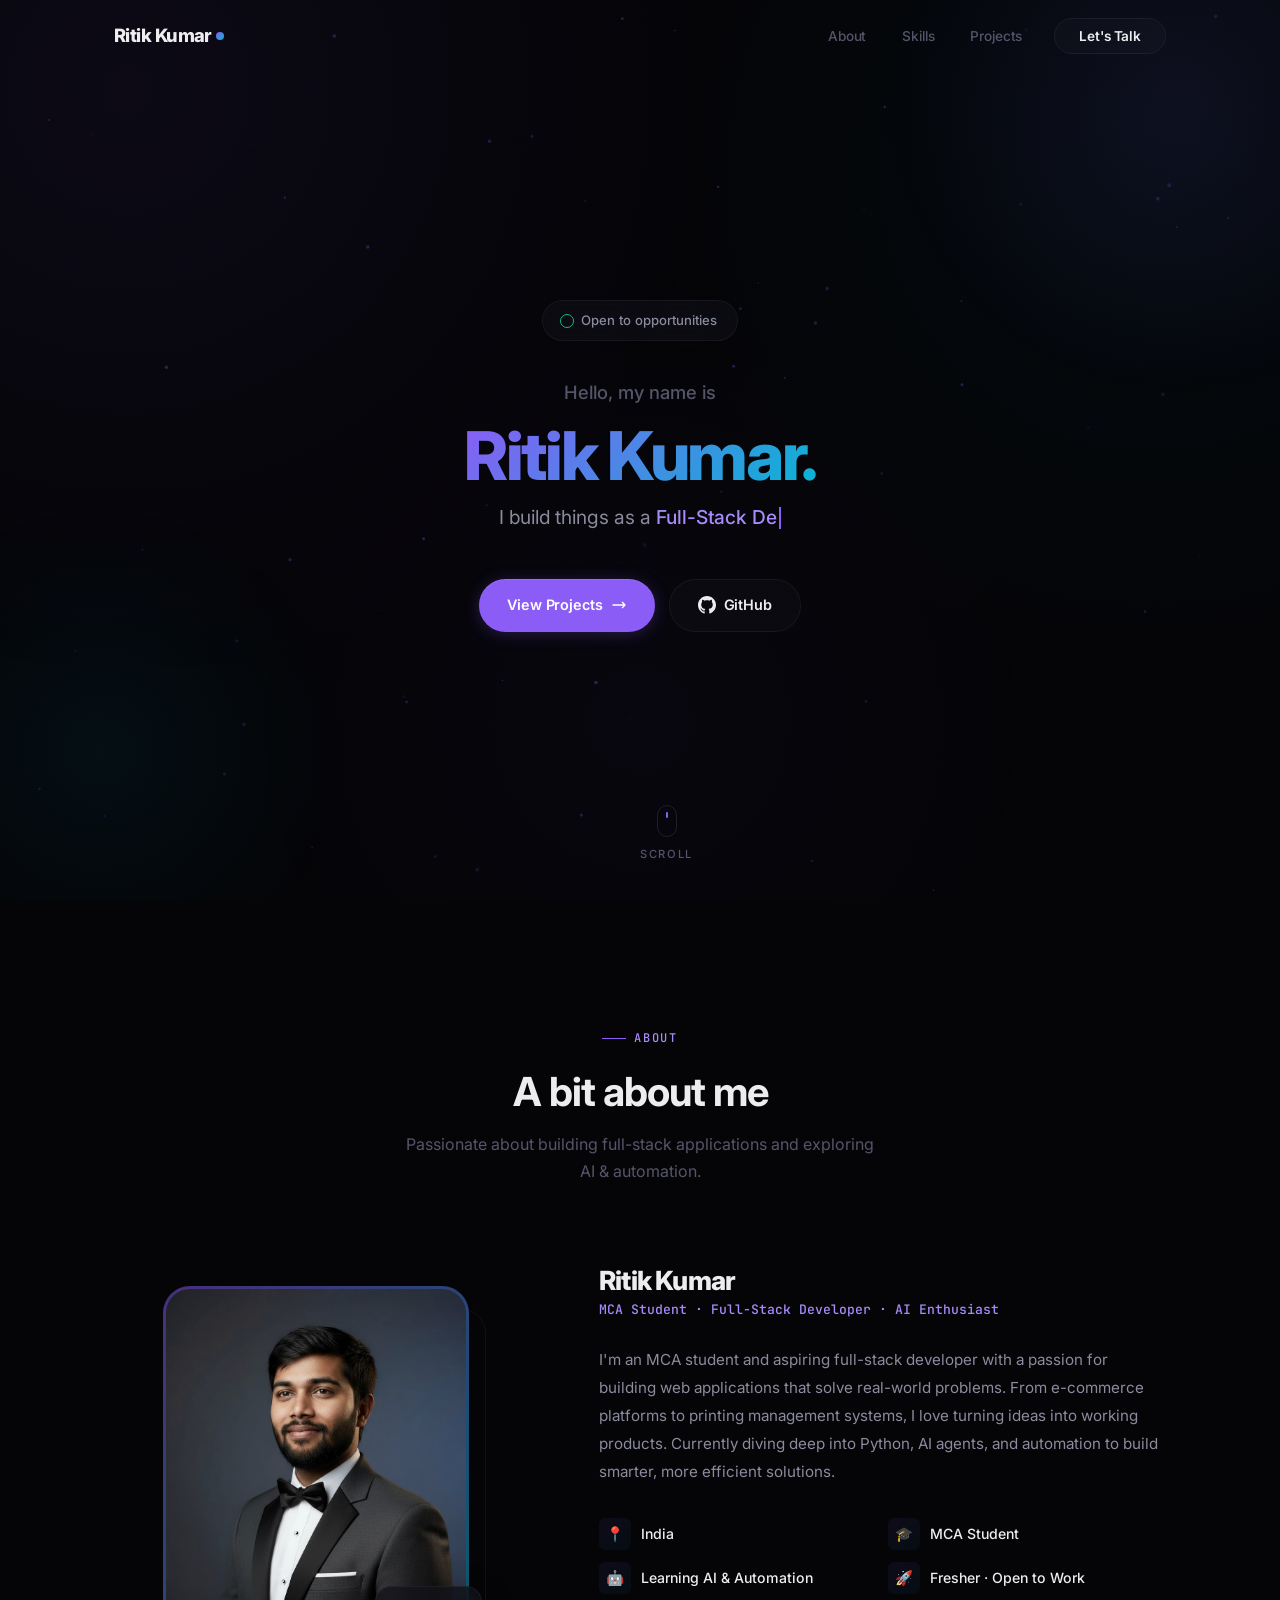
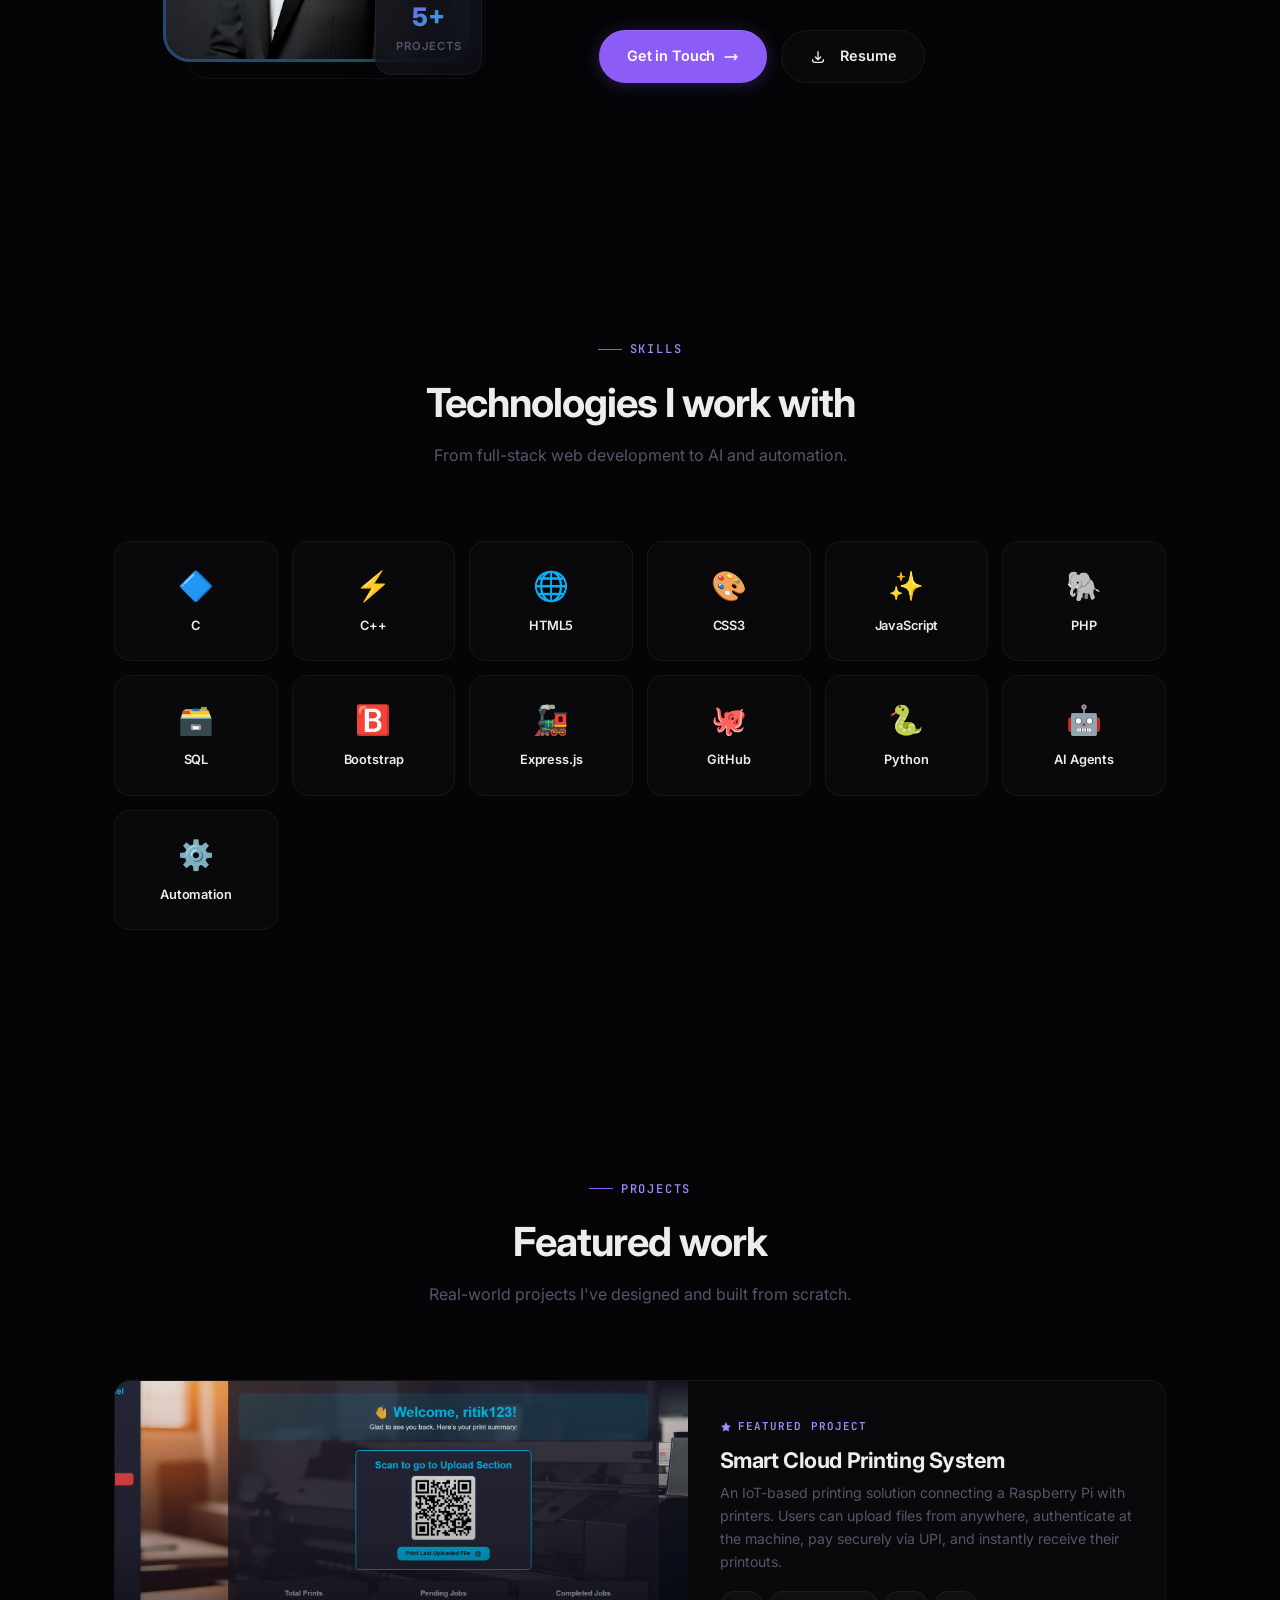
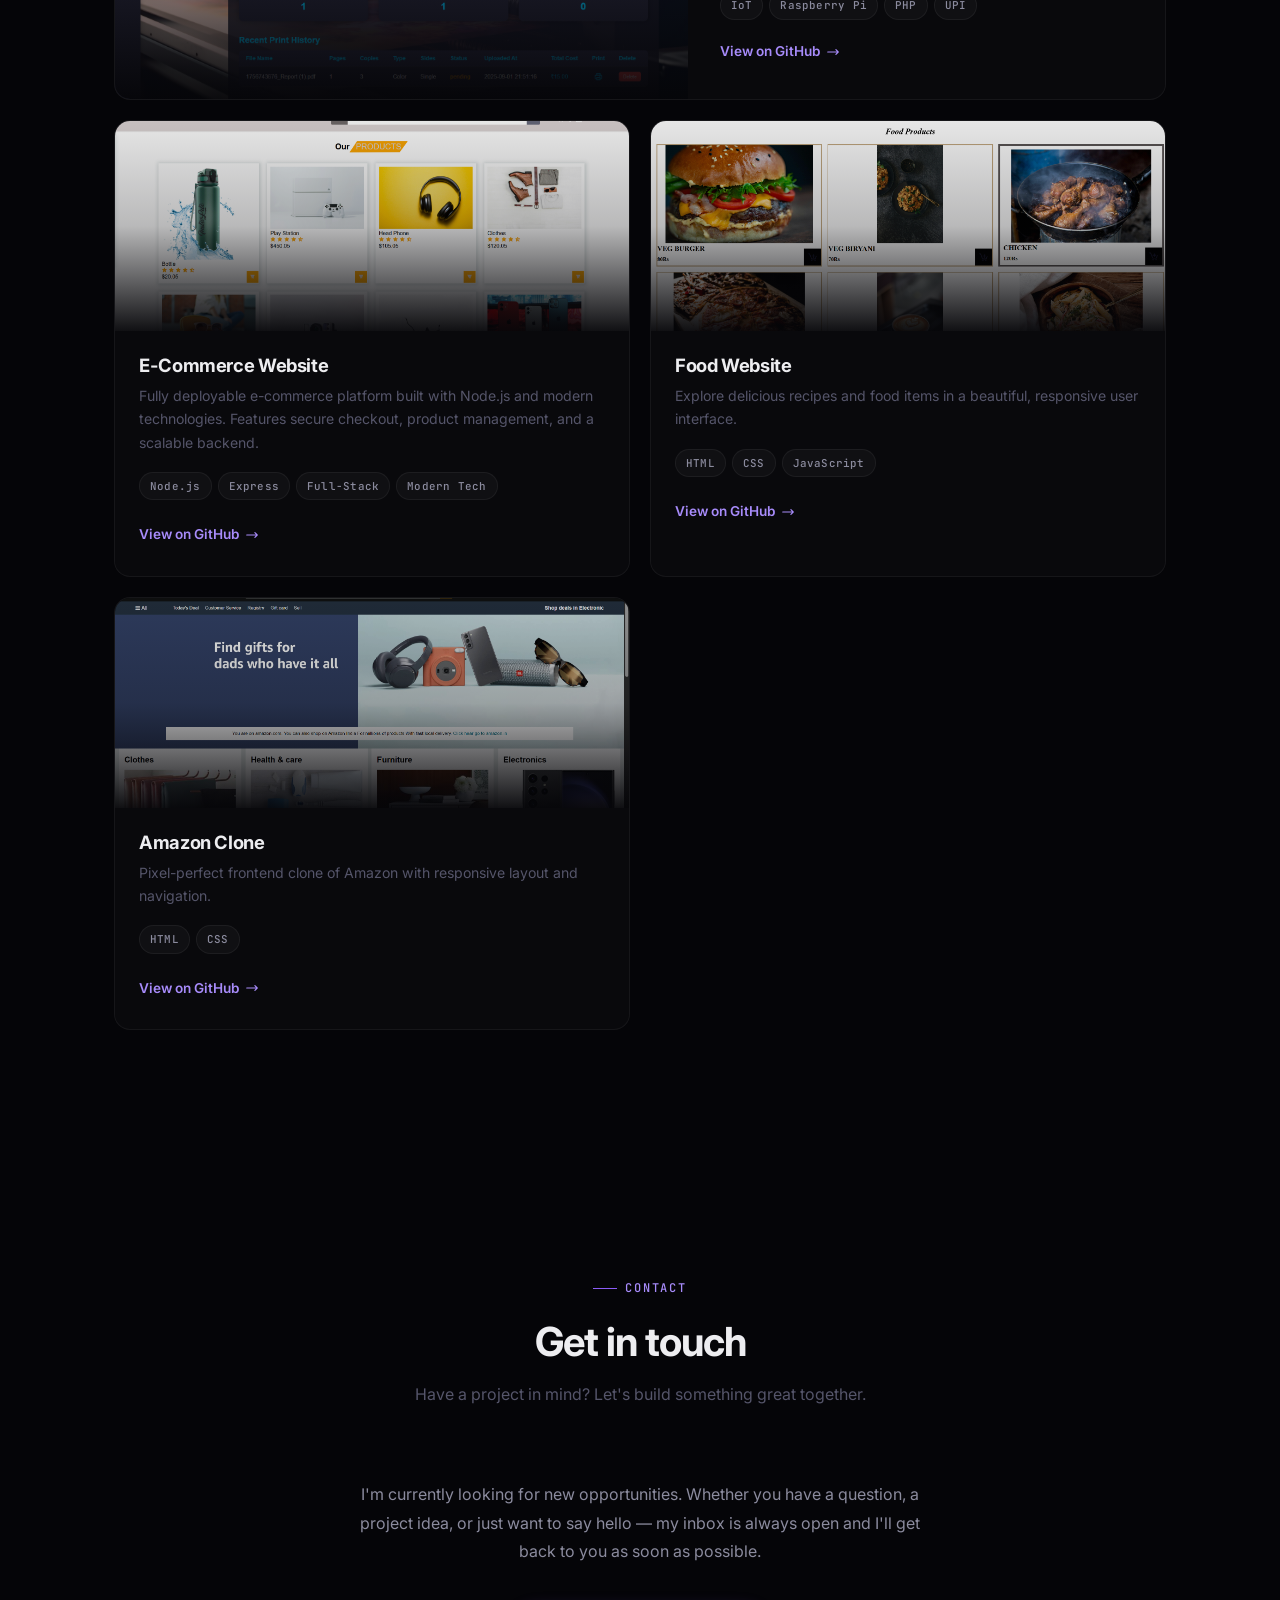
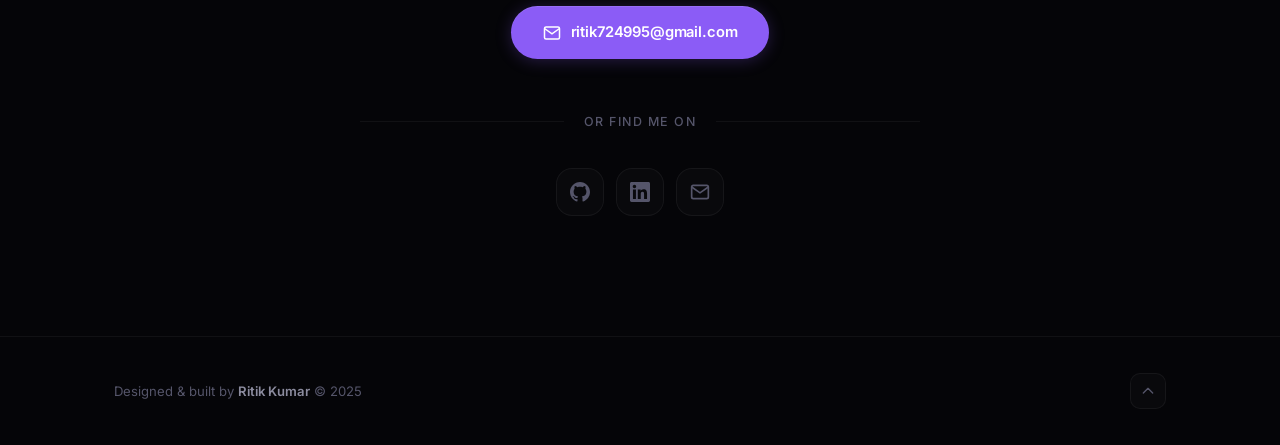
==== index.html @ b6a436cb "Update portfolio website" ====
<!DOCTYPE html>
<html lang="en">
<head>
  <meta charset="UTF-8" />
  <meta name="viewport" content="width=device-width, initial-scale=1.0" />
  <title>Ritik Kumar — Full-Stack Developer | AI & Automation Enthusiast</title>
  <meta name="description" content="Portfolio of Ritik Kumar — MCA student and full-stack developer skilled in Python, AI agents, automation, and modern web technologies." />
  <meta name="author" content="Ritik Kumar" />
  <meta property="og:title" content="Ritik Kumar — Full-Stack Developer" />
  <meta property="og:description" content="Full-stack developer and MCA student exploring AI agents, automation, and building real-world web applications." />
  <meta property="og:type" content="website" />
  <meta name="theme-color" content="#050508" />

  <!-- Favicon -->
  <link rel="icon" href="data:image/svg+xml,<svg xmlns='http://www.w3.org/2000/svg' viewBox='0 0 100 100'><text y='.9em' font-size='90'>⚡</text></svg>" />

  <!-- Fonts -->
  <link rel="preconnect" href="https://fonts.googleapis.com" />
  <link rel="preconnect" href="https://fonts.gstatic.com" crossorigin />
  <link href="https://fonts.googleapis.com/css2?family=Inter:wght@400;500;600;700;800&family=JetBrains+Mono:wght@400;500;600&display=swap" rel="stylesheet" />

  <!-- Styles -->
  <link rel="stylesheet" href="style.css" />
</head>
<body>

  <!-- ============ NAVIGATION ============ -->
  <nav class="navbar" id="navbar">
    <div class="container">
      <a href="#" class="nav-logo">
        Ritik Kumar<span class="logo-dot"></span>
      </a>

      <ul class="nav-links" id="nav-links">
        <li><a href="#about">About</a></li>
        <li><a href="#skills">Skills</a></li>
        <li><a href="#projects">Projects</a></li>
        <li class="nav-cta-link"><a href="#contact" class="nav-cta-btn">Let's Talk</a></li>
      </ul>

      <button class="nav-toggle" id="nav-toggle" aria-label="Toggle menu">
        <span></span><span></span><span></span>
      </button>
    </div>
    <div class="nav-overlay" id="nav-overlay"></div>
  </nav>


  <!-- ============ HERO ============ -->
  <section class="hero" id="hero">
    <canvas id="particle-canvas"></canvas>

    <div class="hero-content">
      <div class="hero-badge">
        <span class="pulse">
          <span class="pulse-dot"></span>
          <span class="pulse-ring"></span>
        </span>
        Open to opportunities
      </div>

      <p class="hero-greeting">Hello, my name is</p>

      <h1 class="hero-title">
        <span class="gradient-text">Ritik Kumar.</span>
      </h1>

      <p class="hero-typewriter">
        I build things as a <span class="typewriter-text"></span><span class="typewriter-cursor"></span>
      </p>

      <div class="hero-actions">
        <a href="#projects" class="btn-primary">
          View Projects
          <svg class="btn-icon" fill="none" stroke="currentColor" stroke-width="2" viewBox="0 0 24 24"><path stroke-linecap="round" stroke-linejoin="round" d="M17 8l4 4m0 0l-4 4m4-4H3" /></svg>
        </a>
        <a href="https://github.com/ritik-co" target="_blank" rel="noopener noreferrer" class="btn-secondary">
          <svg class="btn-icon" viewBox="0 0 24 24" fill="currentColor" style="width:18px;height:18px"><path d="M12 0c-6.626 0-12 5.373-12 12 0 5.302 3.438 9.8 8.207 11.387.599.111.793-.261.793-.577v-2.234c-3.338.726-4.033-1.416-4.033-1.416-.546-1.387-1.333-1.756-1.333-1.756-1.089-.745.083-.729.083-.729 1.205.084 1.839 1.237 1.839 1.237 1.07 1.834 2.807 1.304 3.492.997.107-.775.418-1.305.762-1.604-2.665-.305-5.467-1.334-5.467-5.931 0-1.311.469-2.381 1.236-3.221-.124-.303-.535-1.524.117-3.176 0 0 1.008-.322 3.301 1.23.957-.266 1.983-.399 3.003-.404 1.02.005 2.047.138 3.006.404 2.291-1.552 3.297-1.23 3.297-1.23.653 1.653.242 2.874.118 3.176.77.84 1.235 1.911 1.235 3.221 0 4.609-2.807 5.624-5.479 5.921.43.372.823 1.102.823 2.222v3.293c0 .319.192.694.801.576 4.765-1.589 8.199-6.086 8.199-11.386 0-6.627-5.373-12-12-12z"/></svg>
          GitHub
        </a>
      </div>
    </div>

    <div class="hero-scroll">
      <div class="scroll-mouse"></div>
      <span>Scroll</span>
    </div>
  </section>


  <!-- ============ ABOUT ============ -->
  <section class="section" id="about">
    <div class="container">
      <div class="section-header reveal">
        <span class="section-label">About</span>
        <h2 class="section-title">A bit about me</h2>
        <p class="section-subtitle">Passionate about building full-stack applications and exploring AI & automation.</p>
      </div>

      <div class="about-grid">
        <div class="about-photo-wrapper reveal">
          <div class="about-photo">
            <img src="ritik.jpg" alt="Ritik Kumar — Portrait photo" loading="lazy" />
            <div class="about-exp-badge">
              <span class="exp-number">5+</span>
              <span class="exp-label">Projects</span>
            </div>
          </div>
        </div>

        <div class="about-info reveal reveal-delay-2">
          <h3 class="about-name">Ritik Kumar</h3>
          <p class="about-role">MCA Student · Full-Stack Developer · AI Enthusiast</p>

          <p class="about-text">
            I'm an MCA student and aspiring full-stack developer with a passion for
            building web applications that solve real-world problems. From e-commerce
            platforms to printing management systems, I love turning ideas into working
            products. Currently diving deep into Python, AI agents, and automation to
            build smarter, more efficient solutions.
          </p>

          <div class="about-highlights">
            <div class="highlight-item">
              <div class="highlight-icon">📍</div>
              <span>India</span>
            </div>
            <div class="highlight-item">
              <div class="highlight-icon">🎓</div>
              <span>MCA Student</span>
            </div>
            <div class="highlight-item">
              <div class="highlight-icon">🤖</div>
              <span>Learning AI & Automation</span>
            </div>
            <div class="highlight-item">
              <div class="highlight-icon">🚀</div>
              <span>Fresher · Open to Work</span>
            </div>
          </div>

          <div class="about-actions" style="display: flex; gap: 14px; flex-wrap: wrap;">
            <a href="mailto:ritik724995@gmail.com" class="btn-primary">
              Get in Touch
              <svg class="btn-icon" fill="none" stroke="currentColor" stroke-width="2" viewBox="0 0 24 24"><path stroke-linecap="round" stroke-linejoin="round" d="M17 8l4 4m0 0l-4 4m4-4H3" /></svg>
            </a>
            <a href="resume.pdf" target="_blank" rel="noopener noreferrer" class="btn-secondary" title="Download Resume">
              <svg class="btn-icon" fill="none" stroke="currentColor" stroke-width="2" viewBox="0 0 24 24" style="margin-right: 6px;"><path stroke-linecap="round" stroke-linejoin="round" d="M4 16v1a3 3 0 003 3h10a3 3 0 003-3v-1m-4-4l-4 4m0 0l-4-4m4 4V4" /></svg>
              Resume
            </a>
          </div>
        </div>
      </div>
    </div>
  </section>


  <!-- ============ SKILLS ============ -->
  <section class="section" id="skills">
    <div class="container">
      <div class="section-header reveal">
        <span class="section-label">Skills</span>
        <h2 class="section-title">Technologies I work with</h2>
        <p class="section-subtitle">From full-stack web development to AI and automation.</p>
      </div>

      <div class="skills-grid">
        <div class="skill-card reveal reveal-delay-1">
          <span class="skill-emoji">🔷</span>
          <span class="skill-name">C</span>
        </div>

        <div class="skill-card reveal reveal-delay-1">
          <span class="skill-emoji">⚡</span>
          <span class="skill-name">C++</span>
        </div>

        <div class="skill-card reveal reveal-delay-2">
          <span class="skill-emoji">🌐</span>
          <span class="skill-name">HTML5</span>
        </div>

        <div class="skill-card reveal reveal-delay-2">
          <span class="skill-emoji">🎨</span>
          <span class="skill-name">CSS3</span>
        </div>

        <div class="skill-card reveal reveal-delay-3">
          <span class="skill-emoji">✨</span>
          <span class="skill-name">JavaScript</span>
        </div>

        <div class="skill-card reveal reveal-delay-3">
          <span class="skill-emoji">🐘</span>
          <span class="skill-name">PHP</span>
        </div>

        <div class="skill-card reveal reveal-delay-4">
          <span class="skill-emoji">🗃️</span>
          <span class="skill-name">SQL</span>
        </div>

        <div class="skill-card reveal reveal-delay-4">
          <span class="skill-emoji">🅱️</span>
          <span class="skill-name">Bootstrap</span>
        </div>

        <div class="skill-card reveal reveal-delay-5">
          <span class="skill-emoji">🚂</span>
          <span class="skill-name">Express.js</span>
        </div>

        <div class="skill-card reveal reveal-delay-5">
          <span class="skill-emoji">🐙</span>
          <span class="skill-name">GitHub</span>
        </div>

        <div class="skill-card reveal reveal-delay-1">
          <span class="skill-emoji">🐍</span>
          <span class="skill-name">Python</span>
        </div>

        <div class="skill-card reveal reveal-delay-2">
          <span class="skill-emoji">🤖</span>
          <span class="skill-name">AI Agents</span>
        </div>

        <div class="skill-card reveal reveal-delay-3">
          <span class="skill-emoji">⚙️</span>
          <span class="skill-name">Automation</span>
        </div>
      </div>
    </div>
  </section>


  <!-- ============ PROJECTS ============ -->
  <section class="section" id="projects">
    <div class="container">
      <div class="section-header reveal">
        <span class="section-label">Projects</span>
        <h2 class="section-title">Featured work</h2>
        <p class="section-subtitle">Real-world projects I've designed and built from scratch.</p>
      </div>

      <div class="projects-grid">

        <!-- FEATURED: Smart Cloud Printing System -->
        <div class="project-card featured reveal">
          <div class="project-image">
            <img src="print.png" alt="Smart Cloud Printing System — IoT Print Management" loading="lazy" />
            <div class="project-overlay"></div>
          </div>
          <div class="project-body">
            <span class="project-featured-label">
              <svg fill="currentColor" viewBox="0 0 24 24"><path d="M12 2l3.09 6.26L22 9.27l-5 4.87 1.18 6.88L12 17.77l-6.18 3.25L7 14.14 2 9.27l6.91-1.01L12 2z"/></svg>
              Featured Project
            </span>
            <h3>Smart Cloud Printing System</h3>
            <p>An IoT-based printing solution connecting a Raspberry Pi with printers. Users can upload files from anywhere, authenticate at the machine, pay securely via UPI, and instantly receive their printouts.</p>
            <div class="project-tags">
              <span class="tag">IoT</span>
              <span class="tag">Raspberry Pi</span>
              <span class="tag">PHP</span>
              <span class="tag">UPI</span>
            </div>
            <a href="https://github.com/ritik-co/Printing_project" target="_blank" rel="noopener noreferrer" class="project-link">
              View on GitHub
              <svg fill="none" stroke="currentColor" stroke-width="2" viewBox="0 0 24 24"><path stroke-linecap="round" stroke-linejoin="round" d="M17 8l4 4m0 0l-4 4m4-4H3" /></svg>
            </a>
          </div>
        </div>

        <!-- E-Commerce Website -->
        <div class="project-card reveal reveal-delay-2">
          <div class="project-image">
            <img src="e-Commers.png" alt="E-Commerce Website — Online shopping platform" loading="lazy" />
            <div class="project-overlay"></div>
          </div>
          <div class="project-body">
            <h3>E-Commerce Website</h3>
            <p>Fully deployable e-commerce platform built with Node.js and modern technologies. Features secure checkout, product management, and a scalable backend.</p>
            <div class="project-tags">
              <span class="tag">Node.js</span>
              <span class="tag">Express</span>
              <span class="tag">Full-Stack</span>
              <span class="tag">Modern Tech</span>
            </div>
            <a href="https://github.com/ritik-co/E-commers-web" target="_blank" rel="noopener noreferrer" class="project-link">
              View on GitHub
              <svg fill="none" stroke="currentColor" stroke-width="2" viewBox="0 0 24 24"><path stroke-linecap="round" stroke-linejoin="round" d="M17 8l4 4m0 0l-4 4m4-4H3" /></svg>
            </a>
          </div>
        </div>

        <!-- Food Website -->
        <div class="project-card reveal reveal-delay-1">
          <div class="project-image">
            <img src="FOOD.png" alt="Food Website — Recipe discovery platform" loading="lazy" />
            <div class="project-overlay"></div>
          </div>
          <div class="project-body">
            <h3>Food Website</h3>
            <p>Explore delicious recipes and food items in a beautiful, responsive user interface.</p>
            <div class="project-tags">
              <span class="tag">HTML</span>
              <span class="tag">CSS</span>
              <span class="tag">JavaScript</span>
            </div>
            <a href="https://github.com/ritik-co/Food-website" target="_blank" rel="noopener noreferrer" class="project-link">
              View on GitHub
              <svg fill="none" stroke="currentColor" stroke-width="2" viewBox="0 0 24 24"><path stroke-linecap="round" stroke-linejoin="round" d="M17 8l4 4m0 0l-4 4m4-4H3" /></svg>
            </a>
          </div>
        </div>

        <!-- Amazon Clone -->
        <div class="project-card reveal reveal-delay-2">
          <div class="project-image">
            <img src="amazon.png" alt="Amazon Clone — Frontend replica" loading="lazy" />
            <div class="project-overlay"></div>
          </div>
          <div class="project-body">
            <h3>Amazon Clone</h3>
            <p>Pixel-perfect frontend clone of Amazon with responsive layout and navigation.</p>
            <div class="project-tags">
              <span class="tag">HTML</span>
              <span class="tag">CSS</span>
            </div>
            <a href="https://github.com/ritik-co/amazon-clone" target="_blank" rel="noopener noreferrer" class="project-link">
              View on GitHub
              <svg fill="none" stroke="currentColor" stroke-width="2" viewBox="0 0 24 24"><path stroke-linecap="round" stroke-linejoin="round" d="M17 8l4 4m0 0l-4 4m4-4H3" /></svg>
            </a>
          </div>
        </div>

      </div>
    </div>
  </section>


  <!-- ============ CONTACT ============ -->
  <section class="section" id="contact">
    <div class="container">
      <div class="section-header reveal">
        <span class="section-label">Contact</span>
        <h2 class="section-title">Get in touch</h2>
        <p class="section-subtitle">Have a project in mind? Let's build something great together.</p>
      </div>

      <div class="contact-wrapper reveal reveal-delay-1">
        <p class="contact-text">
          I'm currently looking for new opportunities. Whether you have a question, 
          a project idea, or just want to say hello — my inbox is always open 
          and I'll get back to you as soon as possible.
        </p>

        <a href="mailto:ritik724995@gmail.com" class="contact-email">
          <svg fill="none" stroke="currentColor" stroke-width="2" viewBox="0 0 24 24"><path d="M4 4h16c1.1 0 2 .9 2 2v12c0 1.1-.9 2-2 2H4c-1.1 0-2-.9-2-2V6c0-1.1.9-2 2-2z"/><polyline points="22,6 12,13 2,6"/></svg>
          ritik724995@gmail.com
        </a>

        <div class="contact-or"><span>or find me on</span></div>

        <div class="social-links">
          <a href="https://github.com/ritik-co" target="_blank" rel="noopener noreferrer" class="social-link" aria-label="GitHub profile">
            <svg viewBox="0 0 24 24" fill="currentColor"><path d="M12 0c-6.626 0-12 5.373-12 12 0 5.302 3.438 9.8 8.207 11.387.599.111.793-.261.793-.577v-2.234c-3.338.726-4.033-1.416-4.033-1.416-.546-1.387-1.333-1.756-1.333-1.756-1.089-.745.083-.729.083-.729 1.205.084 1.839 1.237 1.839 1.237 1.07 1.834 2.807 1.304 3.492.997.107-.775.418-1.305.762-1.604-2.665-.305-5.467-1.334-5.467-5.931 0-1.311.469-2.381 1.236-3.221-.124-.303-.535-1.524.117-3.176 0 0 1.008-.322 3.301 1.23.957-.266 1.983-.399 3.003-.404 1.02.005 2.047.138 3.006.404 2.291-1.552 3.297-1.23 3.297-1.23.653 1.653.242 2.874.118 3.176.77.84 1.235 1.911 1.235 3.221 0 4.609-2.807 5.624-5.479 5.921.43.372.823 1.102.823 2.222v3.293c0 .319.192.694.801.576 4.765-1.589 8.199-6.086 8.199-11.386 0-6.627-5.373-12-12-12z"/></svg>
          </a>
          <a href="https://www.linkedin.com/in/ritik-kumar-in/" target="_blank" rel="noopener noreferrer" class="social-link" aria-label="LinkedIn profile">
            <svg viewBox="0 0 24 24" fill="currentColor"><path d="M20.447 20.452h-3.554v-5.569c0-1.328-.027-3.037-1.852-3.037-1.853 0-2.136 1.445-2.136 2.939v5.667H9.351V9h3.414v1.561h.046c.477-.9 1.637-1.85 3.37-1.85 3.601 0 4.267 2.37 4.267 5.455v6.286zM5.337 7.433c-1.144 0-2.063-.926-2.063-2.065 0-1.138.92-2.063 2.063-2.063 1.14 0 2.064.925 2.064 2.063 0 1.139-.925 2.065-2.064 2.065zm1.782 13.019H3.555V9h3.564v11.452zM22.225 0H1.771C.792 0 0 .774 0 1.729v20.542C0 23.227.792 24 1.771 24h20.451C23.2 24 24 23.227 24 22.271V1.729C24 .774 23.2 0 22.222 0h.003z"/></svg>
          </a>
          <a href="mailto:ritik724995@gmail.com" class="social-link" aria-label="Send email">
            <svg fill="none" stroke="currentColor" stroke-width="2" viewBox="0 0 24 24"><path d="M4 4h16c1.1 0 2 .9 2 2v12c0 1.1-.9 2-2 2H4c-1.1 0-2-.9-2-2V6c0-1.1.9-2 2-2z"/><polyline points="22,6 12,13 2,6"/></svg>
          </a>
        </div>
      </div>
    </div>
  </section>


  <!-- ============ FOOTER ============ -->
  <footer class="footer">
    <div class="container">
      <div class="footer-content">
        <div class="footer-left">
          <p>Designed & built by <span>Ritik Kumar</span> © 2025</p>
        </div>
        <div class="footer-right">
          <button class="back-to-top" aria-label="Back to top">
            <svg fill="none" stroke="currentColor" stroke-width="2" viewBox="0 0 24 24"><path stroke-linecap="round" stroke-linejoin="round" d="M5 15l7-7 7 7" /></svg>
          </button>
        </div>
      </div>
    </div>
  </footer>

  <script src="script.js"></script>
</body>
</html>
---- style.css ----
/* ============================================================
   RITIK KUMAR — PORTFOLIO DESIGN SYSTEM
   Professional · Clean · Premium Dark
   ============================================================ */

/* --- Design Tokens --- */
:root {
  --bg-primary: #050508;
  --bg-secondary: #0a0a10;
  --bg-tertiary: #101018;
  --bg-card: rgba(255, 255, 255, 0.02);
  --bg-card-hover: rgba(255, 255, 255, 0.045);
  --bg-glass: rgba(16, 16, 24, 0.7);

  --accent: #8b5cf6;
  --accent-light: #a78bfa;
  --accent-dim: rgba(139, 92, 246, 0.12);
  --accent-cyan: #06b6d4;
  --accent-blue: #3b82f6;
  --accent-emerald: #10b981;
  --accent-amber: #f59e0b;
  --accent-rose: #f43f5e;
  --gradient: linear-gradient(135deg, #8b5cf6 0%, #06b6d4 100%);
  --gradient-warm: linear-gradient(135deg, #f59e0b 0%, #f43f5e 100%);
  --gradient-subtle: linear-gradient(135deg, rgba(139,92,246,0.08) 0%, rgba(6,182,212,0.05) 100%);
  --glow-purple: 0 0 60px rgba(139, 92, 246, 0.08);
  --glow-strong: 0 0 80px rgba(139, 92, 246, 0.12);

  --text-primary: #ededf0;
  --text-secondary: #8b8b9e;
  --text-muted: #55556a;
  --text-bright: #ffffff;

  --border: rgba(255, 255, 255, 0.05);
  --border-hover: rgba(255, 255, 255, 0.1);
  --border-accent: rgba(139, 92, 246, 0.2);

  --radius-xs: 6px;
  --radius-sm: 10px;
  --radius: 16px;
  --radius-lg: 24px;
  --radius-xl: 32px;
  --radius-full: 9999px;

  --ease: cubic-bezier(0.4, 0, 0.2, 1);
  --ease-out: cubic-bezier(0.16, 1, 0.3, 1);
  --ease-spring: cubic-bezier(0.34, 1.56, 0.64, 1);
  --transition: 0.35s var(--ease);
  --transition-fast: 0.2s var(--ease);
  --transition-slow: 0.6s var(--ease-out);

  --font-sans: 'Inter', -apple-system, BlinkMacSystemFont, 'Segoe UI', sans-serif;
  --font-mono: 'JetBrains Mono', 'Fira Code', 'Consolas', monospace;

  --container: 1100px;
  --container-sm: 720px;
  --nav-height: 72px;

  --shadow-sm: 0 2px 8px rgba(0,0,0,0.2);
  --shadow-md: 0 8px 32px rgba(0,0,0,0.3);
  --shadow-lg: 0 20px 60px rgba(0,0,0,0.4);
  --shadow-card: 0 4px 24px rgba(0,0,0,0.15), 0 1px 2px rgba(0,0,0,0.1);
}


/* --- Reset & Base --- */
*, *::before, *::after {
  margin: 0;
  padding: 0;
  box-sizing: border-box;
}

html {
  scroll-behavior: smooth;
  scrollbar-width: thin;
  scrollbar-color: rgba(139, 92, 246, 0.3) transparent;
}

html::-webkit-scrollbar { width: 5px; }
html::-webkit-scrollbar-track { background: transparent; }
html::-webkit-scrollbar-thumb {
  background: rgba(139, 92, 246, 0.3);
  border-radius: var(--radius-full);
}
html::-webkit-scrollbar-thumb:hover {
  background: rgba(139, 92, 246, 0.5);
}

body {
  font-family: var(--font-sans);
  background: var(--bg-primary);
  color: var(--text-secondary);
  line-height: 1.7;
  overflow-x: hidden;
  -webkit-font-smoothing: antialiased;
  -moz-osx-font-smoothing: grayscale;
}

body::before {
  content: '';
  position: fixed;
  inset: 0;
  background:
    radial-gradient(ellipse 600px 600px at 10% 10%, rgba(139, 92, 246, 0.06), transparent),
    radial-gradient(ellipse 500px 500px at 90% 20%, rgba(6, 182, 212, 0.04), transparent),
    radial-gradient(ellipse 400px 400px at 50% 80%, rgba(139, 92, 246, 0.03), transparent);
  pointer-events: none;
  z-index: 0;
}

::selection {
  background: rgba(139, 92, 246, 0.3);
  color: var(--text-bright);
}

a {
  color: inherit;
  text-decoration: none;
}

img {
  display: block;
  max-width: 100%;
}

button {
  font-family: inherit;
  cursor: pointer;
  border: none;
  outline: none;
  background: none;
}


/* --- Layout --- */
.container {
  width: 100%;
  max-width: var(--container);
  margin: 0 auto;
  padding: 0 24px;
}

.container-sm {
  max-width: var(--container-sm);
}


/* --- Typography --- */
h1, h2, h3, h4 {
  color: var(--text-primary);
  font-weight: 700;
  line-height: 1.15;
  letter-spacing: -0.025em;
}

h1 { font-size: clamp(2.5rem, 6vw, 3.8rem); }
h2 { font-size: clamp(1.75rem, 4vw, 2.5rem); }
h3 { font-size: clamp(1.05rem, 2vw, 1.25rem); }


/* --- Section System --- */
.section {
  padding: 120px 0;
  position: relative;
  z-index: 1;
}

.section-header {
  text-align: center;
  margin-bottom: 72px;
}

.section-label {
  display: inline-flex;
  align-items: center;
  gap: 8px;
  font-family: var(--font-mono);
  font-size: 0.75rem;
  font-weight: 500;
  color: var(--accent-light);
  text-transform: uppercase;
  letter-spacing: 0.15em;
  margin-bottom: 20px;
}

.section-label::before {
  content: '';
  display: block;
  width: 24px;
  height: 1px;
  background: var(--accent);
}

.section-title {
  margin-bottom: 16px;
}

.section-subtitle {
  font-size: 1rem;
  color: var(--text-muted);
  max-width: 480px;
  margin: 0 auto;
  line-height: 1.7;
}

.section-divider {
  width: 48px;
  height: 2px;
  background: var(--gradient);
  border-radius: var(--radius-full);
  margin: 0 auto;
  opacity: 0.5;
}


/* --- Scroll Reveal --- */
.reveal {
  opacity: 0;
  transform: translateY(28px);
  transition: opacity 0.8s var(--ease-out), transform 0.8s var(--ease-out);
}

.reveal.visible {
  opacity: 1;
  transform: translateY(0);
}

.reveal-delay-1 { transition-delay: 0.08s; }
.reveal-delay-2 { transition-delay: 0.16s; }
.reveal-delay-3 { transition-delay: 0.24s; }
.reveal-delay-4 { transition-delay: 0.32s; }
.reveal-delay-5 { transition-delay: 0.40s; }


/* ============================================================
   NAVIGATION
   ============================================================ */
.navbar {
  position: fixed;
  top: 0;
  left: 0;
  right: 0;
  height: var(--nav-height);
  z-index: 1000;
  transition: var(--transition);
}

.navbar.scrolled {
  background: rgba(5, 5, 8, 0.8);
  backdrop-filter: blur(24px) saturate(180%);
  -webkit-backdrop-filter: blur(24px) saturate(180%);
  border-bottom: 1px solid var(--border);
}

.navbar .container {
  display: flex;
  align-items: center;
  justify-content: space-between;
  height: 100%;
}

.nav-logo {
  font-size: 1.15rem;
  font-weight: 800;
  color: var(--text-primary);
  letter-spacing: -0.03em;
  display: flex;
  align-items: center;
  gap: 2px;
}

.nav-logo .logo-dot {
  width: 8px;
  height: 8px;
  border-radius: 50%;
  background: var(--gradient);
  display: inline-block;
  margin-left: 2px;
}

.nav-links {
  display: flex;
  align-items: center;
  gap: 4px;
  list-style: none;
}

.nav-links a {
  position: relative;
  padding: 8px 16px;
  font-size: 0.85rem;
  font-weight: 500;
  color: var(--text-muted);
  border-radius: var(--radius-sm);
  transition: var(--transition-fast);
  letter-spacing: -0.01em;
}

.nav-links a:hover {
  color: var(--text-primary);
}

.nav-links a.active {
  color: var(--text-primary);
}

.nav-links a.active::after {
  content: '';
  position: absolute;
  bottom: 2px;
  left: 50%;
  transform: translateX(-50%);
  width: 4px;
  height: 4px;
  border-radius: 50%;
  background: var(--accent);
}

.nav-cta-link {
  margin-left: 12px;
}

.nav-cta-btn {
  padding: 9px 24px !important;
  background: var(--bg-card) !important;
  border: 1px solid var(--border) !important;
  border-radius: var(--radius-full) !important;
  font-weight: 600 !important;
  color: var(--text-primary) !important;
  transition: var(--transition) !important;
}

.nav-cta-btn:hover {
  background: var(--bg-card-hover) !important;
  border-color: var(--border-hover) !important;
}

/* Mobile toggle */
.nav-toggle {
  display: none;
  flex-direction: column;
  gap: 5px;
  padding: 4px;
  z-index: 1001;
}

.nav-toggle span {
  display: block;
  width: 22px;
  height: 1.5px;
  background: var(--text-primary);
  border-radius: 2px;
  transition: var(--transition);
  transform-origin: center;
}

.nav-toggle.active span:nth-child(1) { transform: rotate(45deg) translate(4.5px, 4.5px); }
.nav-toggle.active span:nth-child(2) { opacity: 0; transform: scaleX(0); }
.nav-toggle.active span:nth-child(3) { transform: rotate(-45deg) translate(4.5px, -4.5px); }


/* ============================================================
   HERO
   ============================================================ */
.hero {
  min-height: 100vh;
  display: flex;
  align-items: center;
  justify-content: center;
  position: relative;
  overflow: hidden;
  padding: calc(var(--nav-height) + 40px) 24px 80px;
}

#particle-canvas {
  position: absolute;
  inset: 0;
  width: 100%;
  height: 100%;
  pointer-events: none;
  z-index: 0;
  opacity: 0.6;
}

/* Gradient orbs */
.hero::before {
  content: '';
  position: absolute;
  top: -200px;
  right: -200px;
  width: 600px;
  height: 600px;
  border-radius: 50%;
  background: radial-gradient(circle, rgba(139, 92, 246, 0.08) 0%, transparent 70%);
  pointer-events: none;
  animation: float-orb 15s ease-in-out infinite;
}

.hero::after {
  content: '';
  position: absolute;
  bottom: -100px;
  left: -150px;
  width: 500px;
  height: 500px;
  border-radius: 50%;
  background: radial-gradient(circle, rgba(6, 182, 212, 0.06) 0%, transparent 70%);
  pointer-events: none;
  animation: float-orb 18s ease-in-out infinite reverse;
}

@keyframes float-orb {
  0%, 100% { transform: translate(0, 0); }
  33% { transform: translate(30px, -20px); }
  66% { transform: translate(-20px, 15px); }
}

.hero-content {
  position: relative;
  z-index: 1;
  text-align: center;
  max-width: 720px;
}

.hero-badge {
  display: inline-flex;
  align-items: center;
  gap: 10px;
  padding: 8px 20px;
  background: rgba(16, 16, 24, 0.6);
  border: 1px solid var(--border);
  border-radius: var(--radius-full);
  font-size: 0.82rem;
  font-weight: 500;
  color: var(--text-secondary);
  margin-bottom: 36px;
  backdrop-filter: blur(8px);
  animation: fadeDown 0.7s var(--ease-out) forwards;
  opacity: 0;
}

.hero-badge .pulse {
  position: relative;
  width: 8px;
  height: 8px;
}

.hero-badge .pulse-dot {
  width: 8px;
  height: 8px;
  border-radius: 50%;
  background: var(--accent-emerald);
}

.hero-badge .pulse-ring {
  position: absolute;
  inset: -3px;
  border-radius: 50%;
  border: 1.5px solid var(--accent-emerald);
  animation: pulse-ring 2s ease-out infinite;
}

@keyframes pulse-ring {
  0% { transform: scale(1); opacity: 0.6; }
  100% { transform: scale(2.2); opacity: 0; }
}

.hero-greeting {
  font-size: clamp(1rem, 2vw, 1.15rem);
  font-weight: 500;
  color: var(--text-muted);
  margin-bottom: 12px;
  animation: fadeUp 0.7s 0.1s var(--ease-out) forwards;
  opacity: 0;
}

.hero-title {
  font-size: clamp(2.8rem, 7vw, 4.2rem);
  font-weight: 800;
  line-height: 1.08;
  margin-bottom: 8px;
  letter-spacing: -0.035em;
  animation: fadeUp 0.7s 0.2s var(--ease-out) forwards;
  opacity: 0;
}

.gradient-text {
  background: var(--gradient);
  -webkit-background-clip: text;
  -webkit-text-fill-color: transparent;
  background-clip: text;
}

.hero-typewriter {
  font-size: clamp(1rem, 2vw, 1.2rem);
  color: var(--text-secondary);
  margin-bottom: 44px;
  min-height: 1.8em;
  animation: fadeUp 0.7s 0.3s var(--ease-out) forwards;
  opacity: 0;
}

.typewriter-text {
  color: var(--accent-light);
  font-weight: 500;
}

.typewriter-cursor {
  display: inline-block;
  width: 2px;
  height: 1.1em;
  background: var(--accent);
  margin-left: 2px;
  vertical-align: text-bottom;
  animation: blink-caret 0.85s step-end infinite;
}

@keyframes blink-caret {
  0%, 100% { opacity: 1; }
  50% { opacity: 0; }
}

.hero-actions {
  display: flex;
  gap: 14px;
  justify-content: center;
  flex-wrap: wrap;
  animation: fadeUp 0.7s 0.4s var(--ease-out) forwards;
  opacity: 0;
}

.hero-scroll {
  position: absolute;
  bottom: 36px;
  left: 50%;
  transform: translateX(-50%);
  display: flex;
  flex-direction: column;
  align-items: center;
  gap: 8px;
  color: var(--text-muted);
  font-size: 0.7rem;
  font-weight: 500;
  letter-spacing: 0.15em;
  text-transform: uppercase;
  animation: fadeUp 0.7s 0.6s var(--ease-out) forwards;
  opacity: 0;
  z-index: 1;
}

.scroll-mouse {
  width: 20px;
  height: 32px;
  border: 1.5px solid var(--border-hover);
  border-radius: 12px;
  position: relative;
}

.scroll-mouse::before {
  content: '';
  position: absolute;
  top: 6px;
  left: 50%;
  transform: translateX(-50%);
  width: 2px;
  height: 6px;
  border-radius: 2px;
  background: var(--accent);
  animation: scroll-dot 2s ease-in-out infinite;
}

@keyframes scroll-dot {
  0%, 100% { transform: translateX(-50%) translateY(0); opacity: 1; }
  100% { transform: translateX(-50%) translateY(12px); opacity: 0; }
}


/* --- Buttons --- */
.btn-primary {
  display: inline-flex;
  align-items: center;
  gap: 8px;
  padding: 13px 28px;
  background: var(--accent);
  color: #fff;
  font-size: 0.9rem;
  font-weight: 600;
  border-radius: var(--radius-full);
  transition: var(--transition);
  box-shadow: 0 2px 16px rgba(139, 92, 246, 0.25), inset 0 1px 0 rgba(255,255,255,0.1);
  letter-spacing: -0.01em;
}

.btn-primary:hover {
  transform: translateY(-2px);
  box-shadow: 0 6px 28px rgba(139, 92, 246, 0.35), inset 0 1px 0 rgba(255,255,255,0.1);
  background: #7c4fdf;
}

.btn-primary:active {
  transform: translateY(0);
}

.btn-secondary {
  display: inline-flex;
  align-items: center;
  gap: 8px;
  padding: 13px 28px;
  background: var(--bg-card);
  color: var(--text-primary);
  font-size: 0.9rem;
  font-weight: 600;
  border: 1px solid var(--border);
  border-radius: var(--radius-full);
  transition: var(--transition);
  letter-spacing: -0.01em;
}

.btn-secondary:hover {
  background: var(--bg-card-hover);
  border-color: var(--border-hover);
  transform: translateY(-2px);
}

.btn-icon {
  width: 16px;
  height: 16px;
  transition: transform 0.2s var(--ease);
}

.btn-primary:hover .btn-icon,
.btn-secondary:hover .btn-icon {
  transform: translateX(3px);
}


/* ============================================================
   ABOUT
   ============================================================ */
.about-grid {
  display: grid;
  grid-template-columns: 1fr 1.4fr;
  gap: 80px;
  align-items: center;
}

.about-photo-wrapper {
  display: flex;
  justify-content: center;
}

.about-photo {
  position: relative;
  width: 300px;
  height: 370px;
}

.about-photo img {
  width: 100%;
  height: 100%;
  object-fit: cover;
  border-radius: var(--radius-lg);
  position: relative;
  z-index: 2;
  filter: grayscale(15%) contrast(1.02);
  transition: filter 0.5s var(--ease);
}

.about-photo:hover img {
  filter: grayscale(0%) contrast(1.05);
}

.about-photo::before {
  content: '';
  position: absolute;
  inset: -3px;
  background: var(--gradient);
  border-radius: calc(var(--radius-lg) + 3px);
  z-index: 1;
  opacity: 0.5;
  transition: opacity 0.5s var(--ease);
}

.about-photo:hover::before {
  opacity: 0.8;
}

.about-photo::after {
  content: '';
  position: absolute;
  top: 20px;
  left: 20px;
  right: -20px;
  bottom: -20px;
  border: 1.5px solid var(--border);
  border-radius: var(--radius-lg);
  z-index: 0;
  transition: var(--transition);
}

.about-photo:hover::after {
  border-color: var(--border-hover);
  top: 16px;
  left: 16px;
}

/* Experience badge */
.about-exp-badge {
  position: absolute;
  bottom: -16px;
  right: -16px;
  z-index: 3;
  background: var(--bg-glass);
  backdrop-filter: blur(16px);
  border: 1px solid var(--border);
  border-radius: var(--radius);
  padding: 16px 20px;
  text-align: center;
  box-shadow: var(--shadow-md);
}

.about-exp-badge .exp-number {
  display: block;
  font-size: 1.6rem;
  font-weight: 800;
  background: var(--gradient);
  -webkit-background-clip: text;
  -webkit-text-fill-color: transparent;
  background-clip: text;
  line-height: 1.1;
}

.about-exp-badge .exp-label {
  font-size: 0.7rem;
  color: var(--text-muted);
  text-transform: uppercase;
  letter-spacing: 0.08em;
  font-weight: 600;
}

.about-info {
  padding: 8px 0;
}

.about-name {
  font-size: 1.65rem;
  font-weight: 800;
  margin-bottom: 4px;
  letter-spacing: -0.03em;
}

.about-role {
  font-family: var(--font-mono);
  font-size: 0.82rem;
  color: var(--accent-light);
  margin-bottom: 24px;
  font-weight: 500;
}

.about-text {
  font-size: 0.95rem;
  line-height: 1.85;
  color: var(--text-secondary);
  margin-bottom: 32px;
}

.about-highlights {
  display: grid;
  grid-template-columns: 1fr 1fr;
  gap: 12px;
  margin-bottom: 36px;
}

.highlight-item {
  display: flex;
  align-items: center;
  gap: 10px;
  font-size: 0.88rem;
  color: var(--text-secondary);
}

.highlight-icon {
  width: 32px;
  height: 32px;
  display: flex;
  align-items: center;
  justify-content: center;
  border-radius: var(--radius-xs);
  background: var(--gradient-subtle);
  color: var(--accent-light);
  font-size: 0.9rem;
  flex-shrink: 0;
}

.highlight-item span {
  font-weight: 500;
  color: var(--text-primary);
}


/* ============================================================
   SKILLS
   ============================================================ */
.skills-grid {
  display: grid;
  grid-template-columns: repeat(auto-fill, minmax(150px, 1fr));
  gap: 14px;
}

.skill-card {
  display: flex;
  flex-direction: column;
  align-items: center;
  gap: 14px;
  padding: 30px 14px 24px;
  background: var(--bg-card);
  border: 1px solid var(--border);
  border-radius: var(--radius);
  transition: var(--transition);
  cursor: default;
  position: relative;
  overflow: hidden;
}

.skill-card::before {
  content: '';
  position: absolute;
  top: 0;
  left: 0;
  right: 0;
  height: 2px;
  background: var(--gradient);
  opacity: 0;
  transition: opacity 0.3s var(--ease);
}

.skill-card:hover {
  background: var(--bg-card-hover);
  border-color: var(--border-hover);
  transform: translateY(-4px);
  box-shadow: var(--glow-purple);
}

.skill-card:hover::before {
  opacity: 1;
}

.skill-emoji {
  font-size: 1.8rem;
  line-height: 1;
}

.skill-card .skill-name {
  font-size: 0.8rem;
  font-weight: 600;
  color: var(--text-primary);
  text-align: center;
  letter-spacing: -0.01em;
}

.skill-card .skill-level {
  font-size: 0.65rem;
  font-family: var(--font-mono);
  color: var(--text-muted);
  text-transform: uppercase;
  letter-spacing: 0.08em;
}


/* ============================================================
   PROJECTS
   ============================================================ */
.projects-grid {
  display: grid;
  grid-template-columns: repeat(2, 1fr);
  gap: 20px;
}

.project-card {
  background: var(--bg-card);
  border: 1px solid var(--border);
  border-radius: var(--radius);
  overflow: hidden;
  transition: var(--transition);
  position: relative;
}

.project-card:hover {
  border-color: var(--border-hover);
  transform: translateY(-4px);
  box-shadow: var(--shadow-lg);
}

.project-image {
  position: relative;
  height: 210px;
  overflow: hidden;
}

.project-image img {
  width: 100%;
  height: 100%;
  object-fit: cover;
  transition: transform 0.6s var(--ease);
  filter: brightness(0.9);
}

.project-card:hover .project-image img {
  transform: scale(1.04);
  filter: brightness(1);
}

.project-overlay {
  position: absolute;
  inset: 0;
  background: linear-gradient(to top, rgba(5,5,8,0.95) 0%, rgba(5,5,8,0.2) 50%, transparent 100%);
  pointer-events: none;
}

.project-body {
  padding: 24px 24px 28px;
}

.project-body h3 {
  font-size: 1.15rem;
  font-weight: 700;
  margin-bottom: 8px;
  letter-spacing: -0.02em;
}

.project-body p {
  font-size: 0.88rem;
  color: var(--text-muted);
  margin-bottom: 18px;
  line-height: 1.65;
}

.project-tags {
  display: flex;
  flex-wrap: wrap;
  gap: 6px;
  margin-bottom: 20px;
}

.tag {
  padding: 4px 10px;
  font-family: var(--font-mono);
  font-size: 0.68rem;
  font-weight: 500;
  color: var(--text-secondary);
  background: rgba(255, 255, 255, 0.03);
  border: 1px solid var(--border);
  border-radius: var(--radius-full);
  letter-spacing: 0.02em;
}

.project-link {
  display: inline-flex;
  align-items: center;
  gap: 6px;
  font-size: 0.85rem;
  font-weight: 600;
  color: var(--accent-light);
  transition: var(--transition-fast);
}

.project-link:hover {
  color: var(--text-bright);
}

.project-link svg {
  width: 14px;
  height: 14px;
  transition: transform 0.2s var(--ease);
}

.project-link:hover svg {
  transform: translateX(3px);
}

/* Featured (full-width) project */
.project-card.featured {
  grid-column: 1 / -1;
  display: grid;
  grid-template-columns: 1.2fr 1fr;
}

.project-card.featured .project-image {
  height: 100%;
  min-height: 280px;
}

.project-card.featured .project-body {
  display: flex;
  flex-direction: column;
  justify-content: center;
  padding: 36px 32px;
}

.project-card.featured .project-body h3 {
  font-size: 1.35rem;
}

.project-featured-label {
  display: inline-flex;
  align-items: center;
  gap: 6px;
  font-family: var(--font-mono);
  font-size: 0.68rem;
  color: var(--accent-light);
  text-transform: uppercase;
  letter-spacing: 0.1em;
  margin-bottom: 12px;
  font-weight: 600;
}

.project-featured-label svg {
  width: 12px;
  height: 12px;
}


/* ============================================================
   CONTACT
   ============================================================ */
.contact-wrapper {
  max-width: 560px;
  margin: 0 auto;
  text-align: center;
}

.contact-text {
  font-size: 1rem;
  color: var(--text-secondary);
  margin-bottom: 40px;
  line-height: 1.8;
}

.contact-email {
  display: inline-flex;
  align-items: center;
  gap: 10px;
  padding: 14px 32px;
  background: var(--accent);
  color: #fff;
  font-size: 0.92rem;
  font-weight: 600;
  border-radius: var(--radius-full);
  margin-bottom: 52px;
  transition: var(--transition);
  box-shadow: 0 2px 16px rgba(139, 92, 246, 0.25), inset 0 1px 0 rgba(255,255,255,0.1);
  letter-spacing: -0.01em;
}

.contact-email:hover {
  transform: translateY(-2px);
  box-shadow: 0 6px 28px rgba(139, 92, 246, 0.35), inset 0 1px 0 rgba(255,255,255,0.1);
  background: #7c4fdf;
}

.contact-email svg {
  width: 18px;
  height: 18px;
}

.contact-or {
  display: flex;
  align-items: center;
  gap: 20px;
  margin-bottom: 36px;
  color: var(--text-muted);
  font-size: 0.78rem;
  text-transform: uppercase;
  letter-spacing: 0.12em;
  font-weight: 500;
}

.contact-or::before,
.contact-or::after {
  content: '';
  flex: 1;
  height: 1px;
  background: var(--border);
}

.social-links {
  display: flex;
  justify-content: center;
  gap: 12px;
}

.social-link {
  display: flex;
  align-items: center;
  justify-content: center;
  width: 48px;
  height: 48px;
  border-radius: var(--radius);
  background: var(--bg-card);
  border: 1px solid var(--border);
  color: var(--text-muted);
  transition: var(--transition);
}

.social-link:hover {
  color: var(--text-primary);
  background: var(--bg-card-hover);
  border-color: var(--border-hover);
  transform: translateY(-3px);
  box-shadow: var(--glow-purple);
}

.social-link svg {
  width: 20px;
  height: 20px;
}


/* ============================================================
   FOOTER
   ============================================================ */
.footer {
  padding: 36px 0;
  border-top: 1px solid var(--border);
  position: relative;
  z-index: 1;
}

.footer-content {
  display: flex;
  justify-content: space-between;
  align-items: center;
}

.footer-left p {
  font-size: 0.82rem;
  color: var(--text-muted);
}

.footer-left span {
  color: var(--text-secondary);
  font-weight: 600;
}

.footer-right {
  display: flex;
  align-items: center;
  gap: 8px;
}

.back-to-top {
  display: flex;
  align-items: center;
  justify-content: center;
  width: 36px;
  height: 36px;
  border-radius: var(--radius-sm);
  background: var(--bg-card);
  border: 1px solid var(--border);
  color: var(--text-muted);
  transition: var(--transition);
}

.back-to-top:hover {
  color: var(--text-primary);
  border-color: var(--border-hover);
  transform: translateY(-2px);
}

.back-to-top svg {
  width: 16px;
  height: 16px;
}


/* ============================================================
   KEYFRAMES
   ============================================================ */
@keyframes fadeUp {
  from { opacity: 0; transform: translateY(20px); }
  to { opacity: 1; transform: translateY(0); }
}

@keyframes fadeDown {
  from { opacity: 0; transform: translateY(-12px); }
  to { opacity: 1; transform: translateY(0); }
}


/* ============================================================
   RESPONSIVE
   ============================================================ */
@media (max-width: 1024px) {
  .about-grid { grid-template-columns: 260px 1fr; gap: 48px; }
  .projects-grid { grid-template-columns: 1fr 1fr; }
  .skills-grid { grid-template-columns: repeat(4, 1fr); }
  .project-card.featured { grid-template-columns: 1fr; }
  .project-card.featured .project-image { min-height: 200px; }
}

@media (max-width: 768px) {
  .section { padding: 80px 0; }
  .section-header { margin-bottom: 48px; }

  /* Nav */
  .nav-toggle { display: flex; }
  .nav-links {
    position: fixed;
    top: 0;
    right: -100%;
    width: 260px;
    height: 100vh;
    flex-direction: column;
    background: rgba(8, 8, 14, 0.97);
    backdrop-filter: blur(24px);
    -webkit-backdrop-filter: blur(24px);
    padding: 100px 24px 32px;
    gap: 2px;
    border-left: 1px solid var(--border);
    transition: right 0.35s var(--ease);
    z-index: 999;
  }
  .nav-links.open { right: 0; }
  .nav-links a { padding: 14px 16px; font-size: 0.95rem; }
  .nav-cta-link { margin-left: 0; margin-top: 12px; }
  .nav-cta-btn { width: 100%; justify-content: center; }

  .nav-overlay {
    display: none;
    position: fixed;
    inset: 0;
    background: rgba(0, 0, 0, 0.5);
    z-index: 998;
  }
  .nav-overlay.visible { display: block; }

  /* About */
  .about-grid { grid-template-columns: 1fr; text-align: center; }
  .about-photo { width: 240px; height: 300px; }
  .about-info { display: flex; flex-direction: column; align-items: center; }
  .about-highlights { justify-items: start; }
  .about-text { text-align: center; }

  /* Projects */
  .projects-grid { grid-template-columns: 1fr; }
  .project-card.featured { grid-template-columns: 1fr; }

  /* Skills */
  .skills-grid { grid-template-columns: repeat(3, 1fr); gap: 10px; }

  /* Footer */
  .footer-content { flex-direction: column; gap: 16px; }

  .hero-scroll { display: none; }
}

@media (max-width: 480px) {
  .container { padding: 0 16px; }
  .hero-title { font-size: 2.2rem; }
  .hero-actions { flex-direction: column; align-items: stretch; }
  .btn-primary, .btn-secondary { justify-content: center; }
  .about-stats { gap: 20px; }
  .about-highlights { grid-template-columns: 1fr; }
  .skills-grid { grid-template-columns: repeat(2, 1fr); }
  .skill-card { padding: 20px 10px 18px; }
}
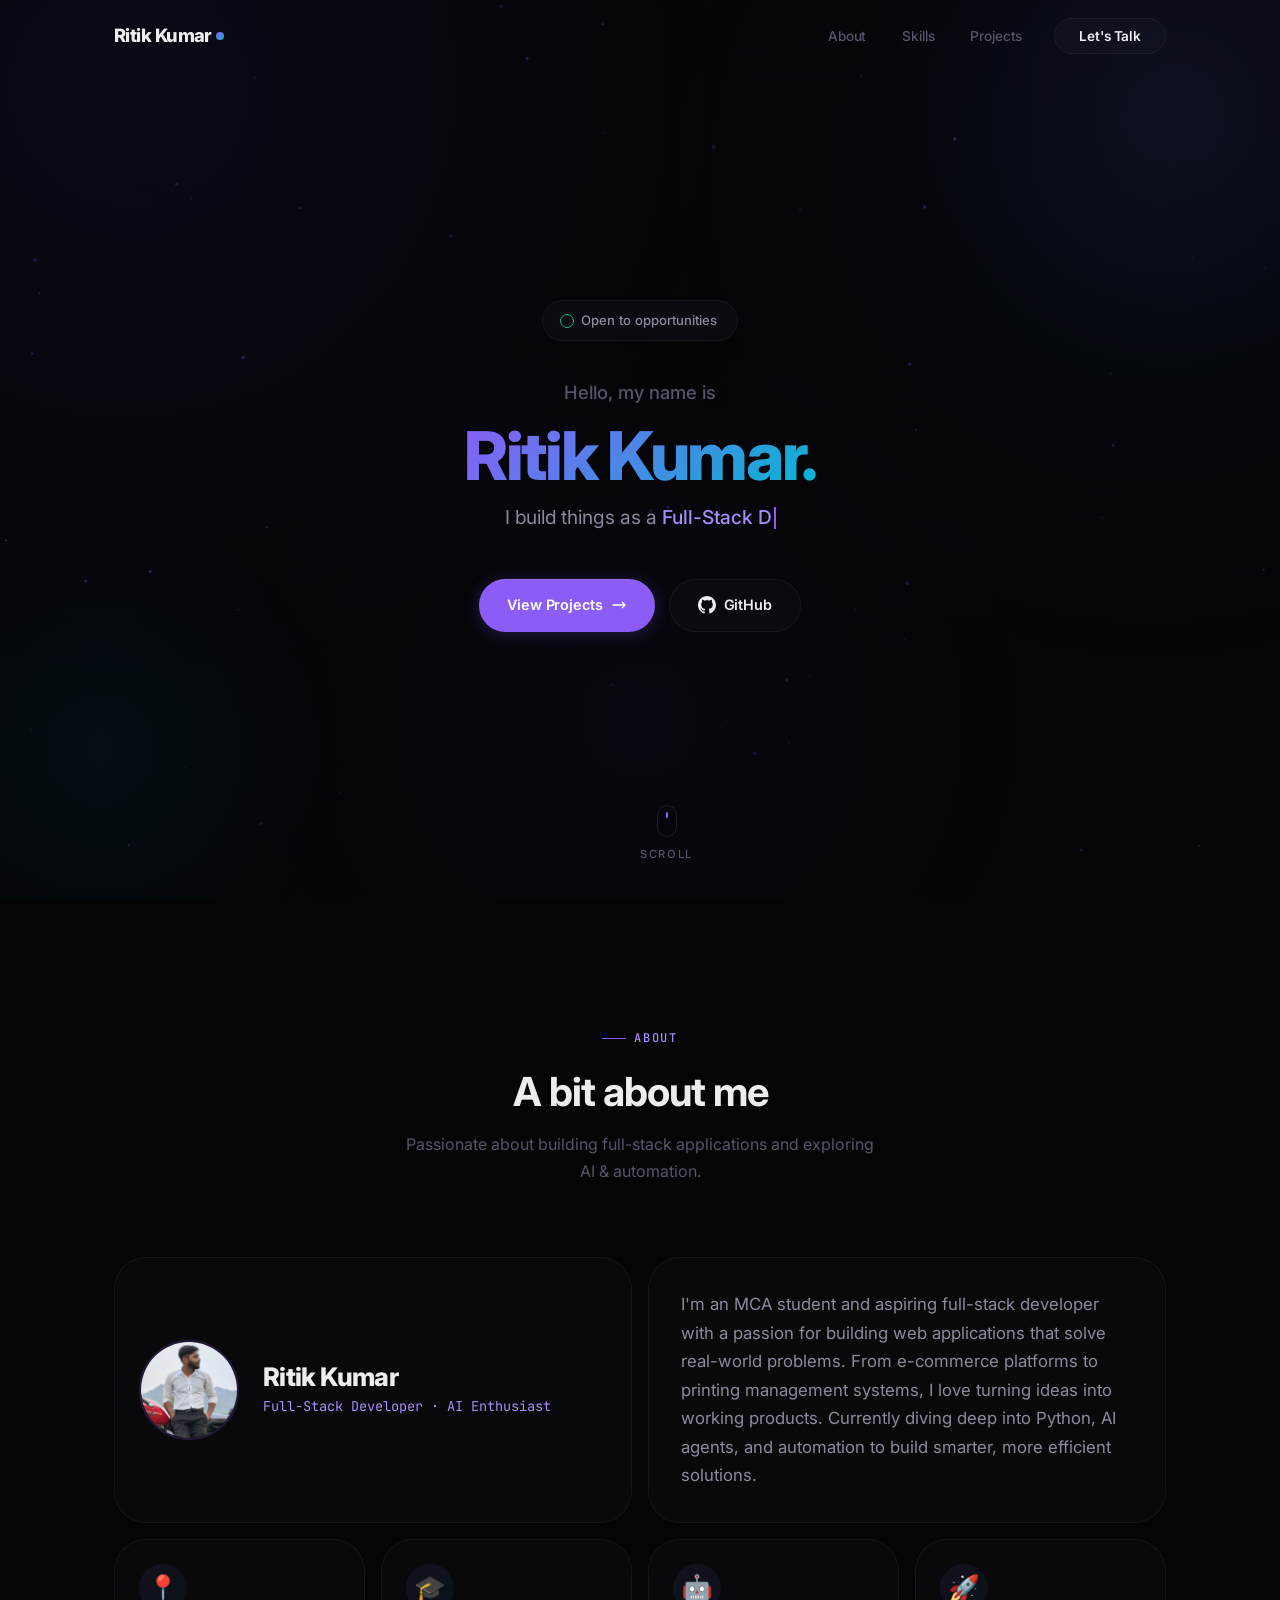
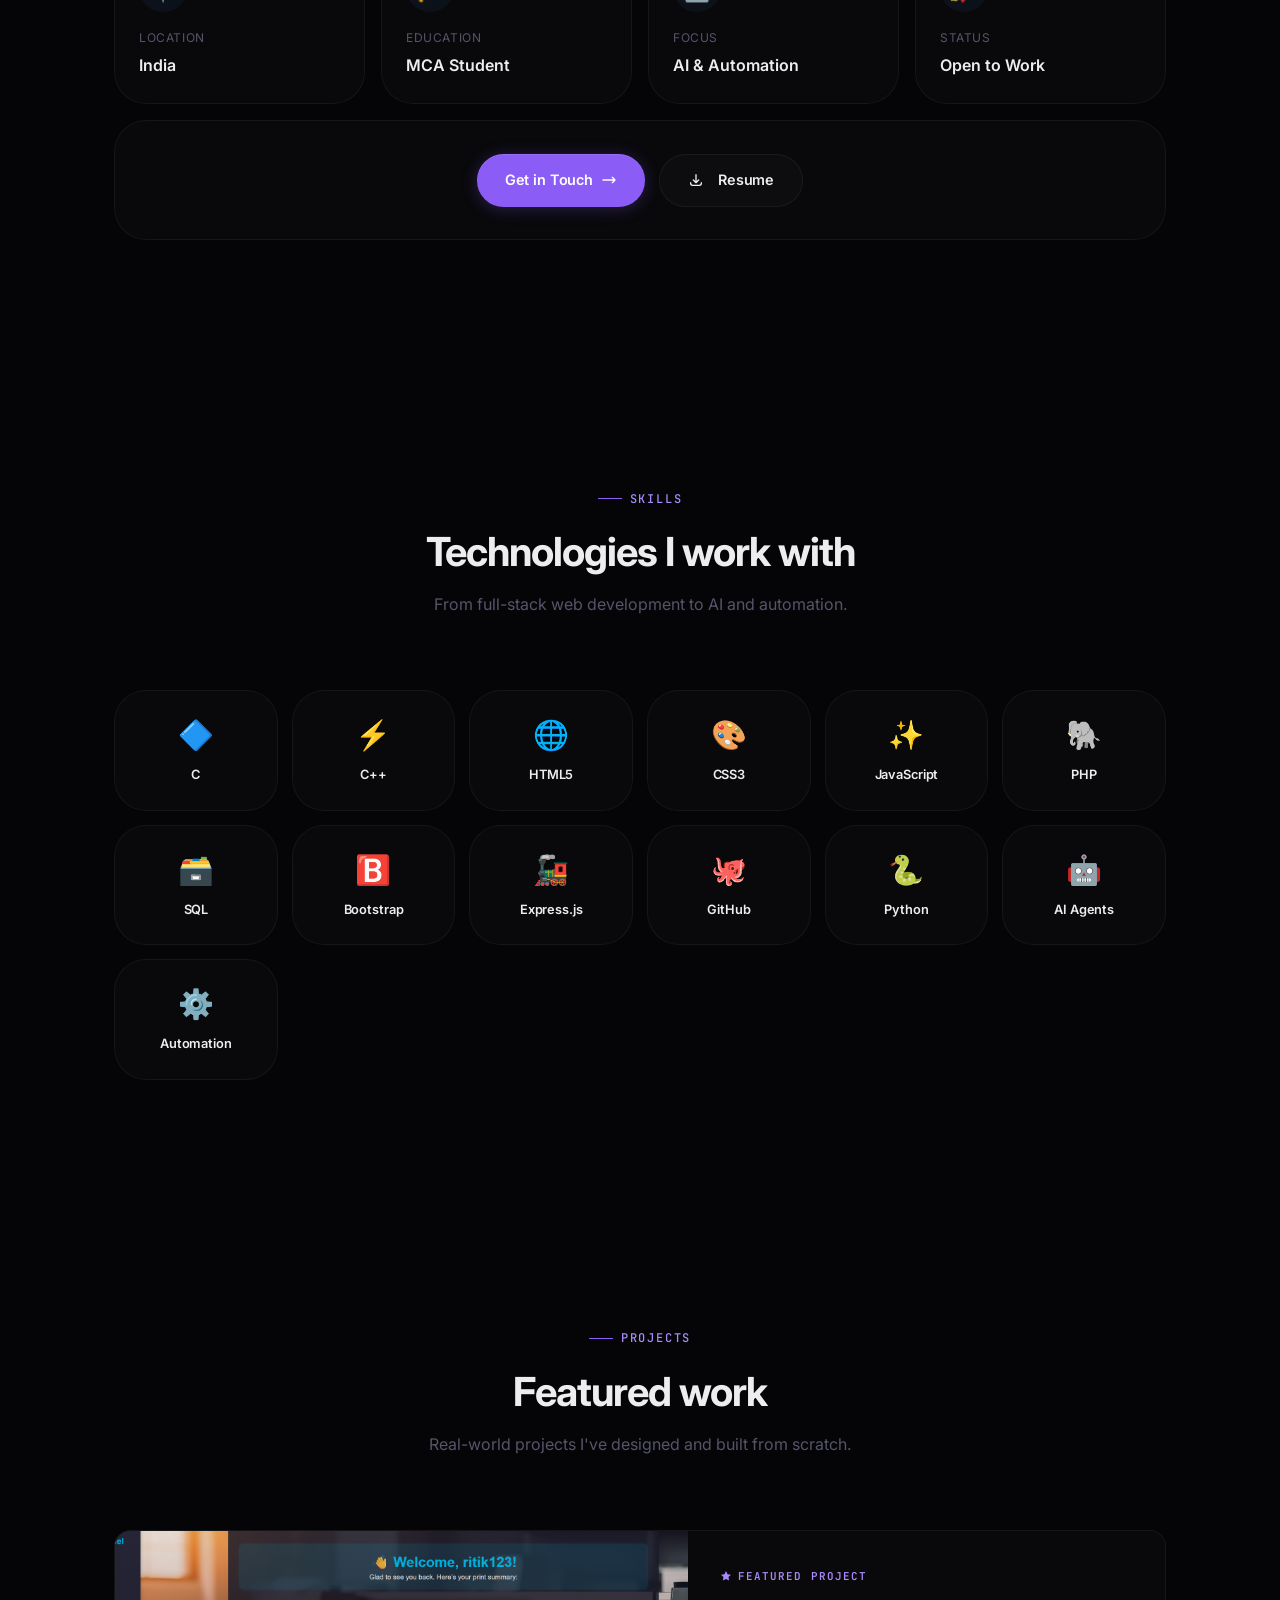
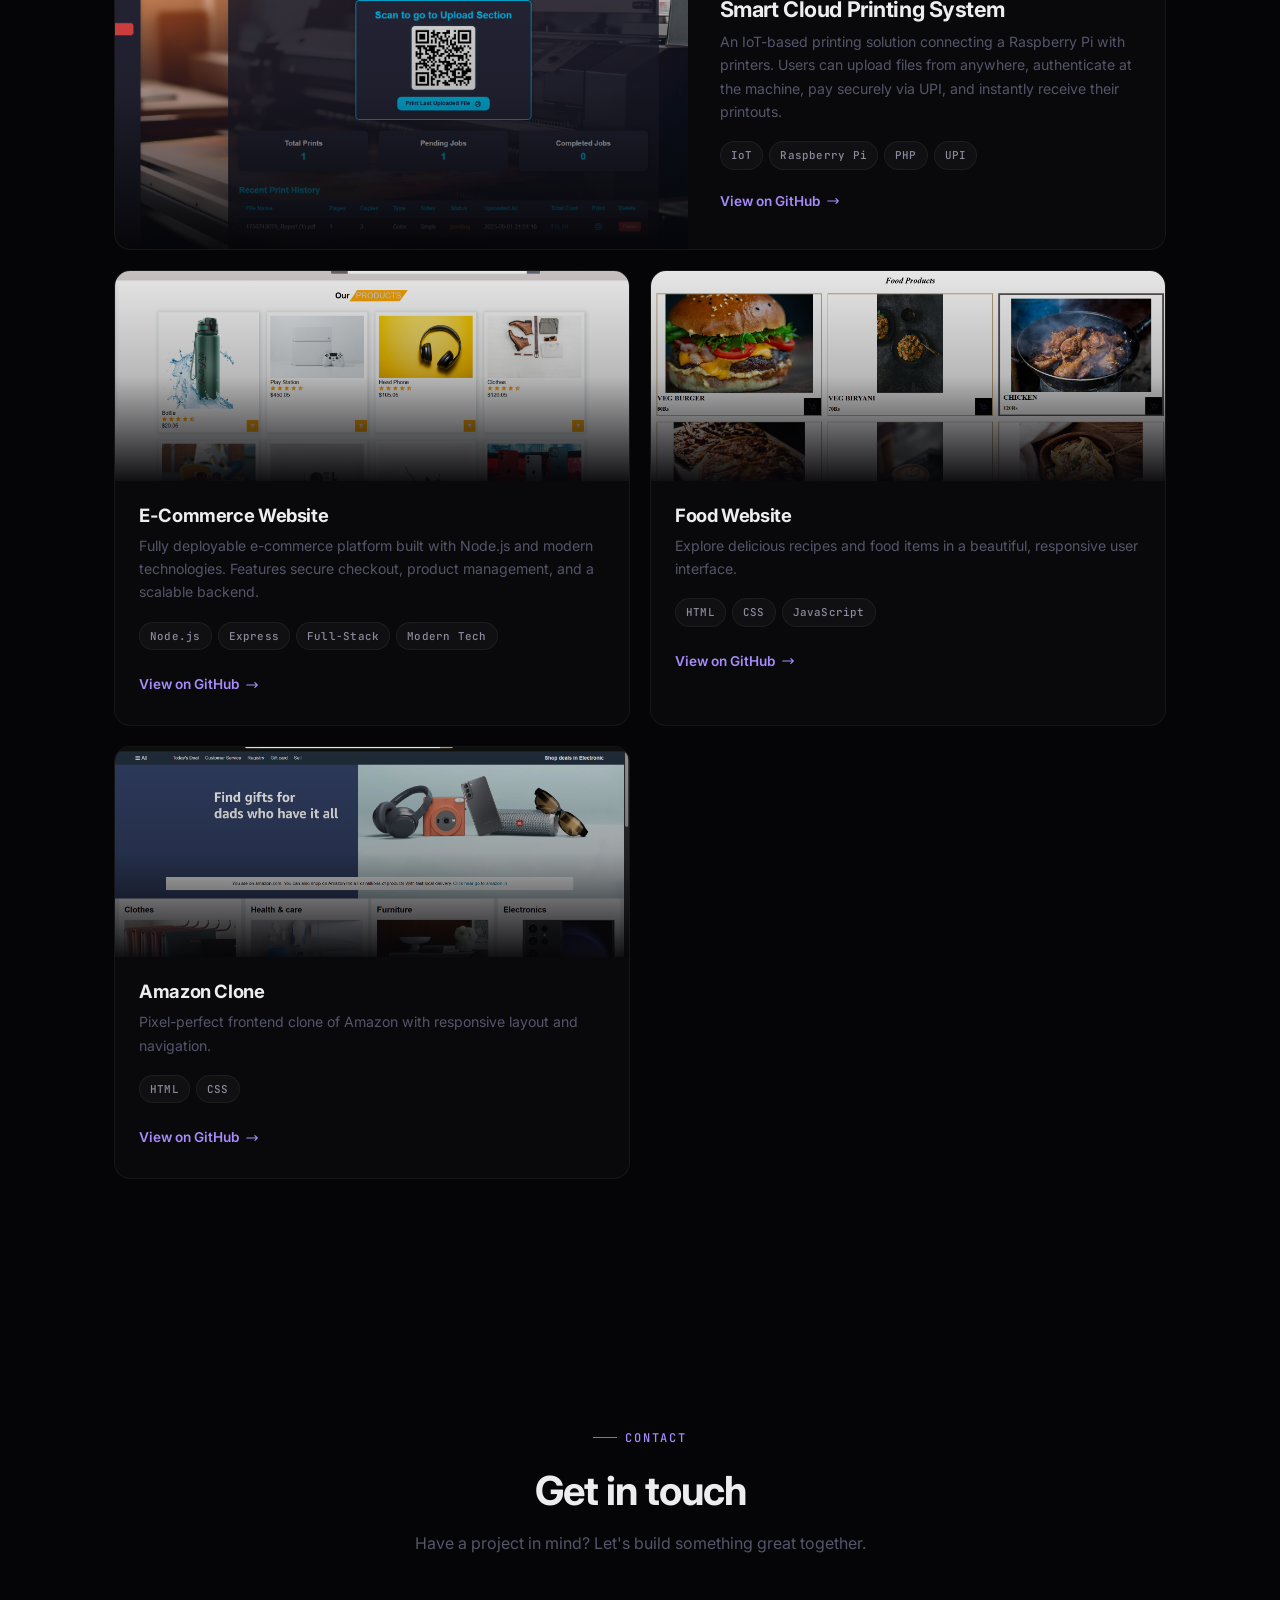
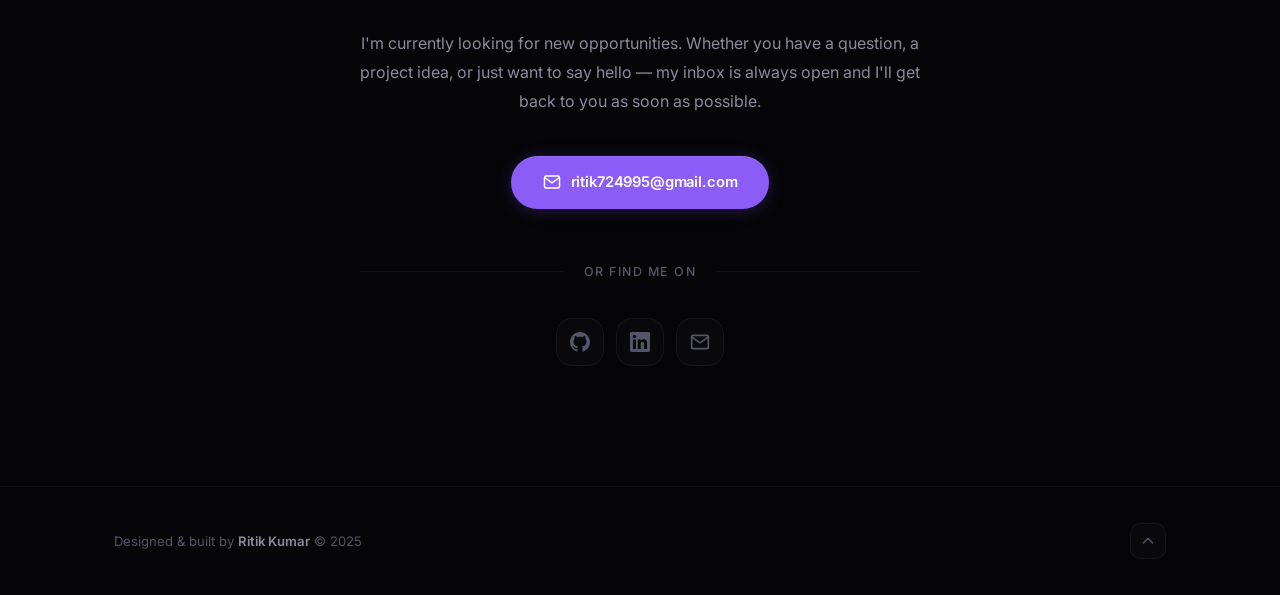
==== commit e7ec924b: "Update profile photo" ====
--- a/index.html
+++ b/index.html
@@ -97,21 +97,20 @@
         <p class="section-subtitle">Passionate about building full-stack applications and exploring AI & automation.</p>
       </div>
 
-      <div class="about-grid">
-        <div class="about-photo-wrapper reveal">
-          <div class="about-photo">
+      <div class="bento-grid">
+        <!-- Photo & Intro -->
+        <div class="bento-card bento-span-2 bento-photo-card reveal">
+          <div class="bento-photo">
             <img src="ritik.jpg" alt="Ritik Kumar — Portrait photo" loading="lazy" />
-            <div class="about-exp-badge">
-              <span class="exp-number">5+</span>
-              <span class="exp-label">Projects</span>
-            </div>
-          </div>
-        </div>
-
-        <div class="about-info reveal reveal-delay-2">
-          <h3 class="about-name">Ritik Kumar</h3>
-          <p class="about-role">MCA Student · Full-Stack Developer · AI Enthusiast</p>
-
+          </div>
+          <div class="bento-intro">
+            <h3>Ritik Kumar</h3>
+            <p class="bento-role">Full-Stack Developer · AI Enthusiast</p>
+          </div>
+        </div>
+
+        <!-- Bio -->
+        <div class="bento-card bento-span-2 bento-bio reveal reveal-delay-1">
           <p class="about-text">
             I'm an MCA student and aspiring full-stack developer with a passion for
             building web applications that solve real-world problems. From e-commerce
@@ -119,27 +118,44 @@
             products. Currently diving deep into Python, AI agents, and automation to
             build smarter, more efficient solutions.
           </p>
-
-          <div class="about-highlights">
-            <div class="highlight-item">
-              <div class="highlight-icon">📍</div>
-              <span>India</span>
-            </div>
-            <div class="highlight-item">
-              <div class="highlight-icon">🎓</div>
-              <span>MCA Student</span>
-            </div>
-            <div class="highlight-item">
-              <div class="highlight-icon">🤖</div>
-              <span>Learning AI & Automation</span>
-            </div>
-            <div class="highlight-item">
-              <div class="highlight-icon">🚀</div>
-              <span>Fresher · Open to Work</span>
-            </div>
-          </div>
-
-          <div class="about-actions" style="display: flex; gap: 14px; flex-wrap: wrap;">
+        </div>
+
+        <!-- Highlights -->
+        <div class="bento-card bento-highlight reveal reveal-delay-2">
+          <div class="highlight-icon">📍</div>
+          <div class="highlight-info">
+            <span class="highlight-label">Location</span>
+            <span class="highlight-value">India</span>
+          </div>
+        </div>
+        
+        <div class="bento-card bento-highlight reveal reveal-delay-2">
+          <div class="highlight-icon">🎓</div>
+          <div class="highlight-info">
+            <span class="highlight-label">Education</span>
+            <span class="highlight-value">MCA Student</span>
+          </div>
+        </div>
+        
+        <div class="bento-card bento-highlight reveal reveal-delay-3">
+          <div class="highlight-icon">🤖</div>
+          <div class="highlight-info">
+            <span class="highlight-label">Focus</span>
+            <span class="highlight-value">AI & Automation</span>
+          </div>
+        </div>
+        
+        <div class="bento-card bento-highlight reveal reveal-delay-3">
+          <div class="highlight-icon">🚀</div>
+          <div class="highlight-info">
+            <span class="highlight-label">Status</span>
+            <span class="highlight-value">Open to Work</span>
+          </div>
+        </div>
+
+        <!-- Action Card -->
+        <div class="bento-card bento-span-4 bento-actions reveal reveal-delay-4">
+          <div class="about-actions" style="display: flex; gap: 14px; justify-content: center; flex-wrap: wrap;">
             <a href="mailto:ritik724995@gmail.com" class="btn-primary">
               Get in Touch
               <svg class="btn-icon" fill="none" stroke="currentColor" stroke-width="2" viewBox="0 0 24 24"><path stroke-linecap="round" stroke-linejoin="round" d="M17 8l4 4m0 0l-4 4m4-4H3" /></svg>
@@ -165,12 +181,12 @@
       </div>
 
       <div class="skills-grid">
-        <div class="skill-card reveal reveal-delay-1">
+        <div class="skill-card bento-card reveal reveal-delay-1">
           <span class="skill-emoji">🔷</span>
           <span class="skill-name">C</span>
         </div>
 
-        <div class="skill-card reveal reveal-delay-1">
+        <div class="skill-card bento-card reveal reveal-delay-1">
           <span class="skill-emoji">⚡</span>
           <span class="skill-name">C++</span>
         </div>
--- a/style.css
+++ b/style.css
@@ -637,164 +637,142 @@
 /* ============================================================
    ABOUT
    ============================================================ */
-.about-grid {
+.bento-grid {
   display: grid;
-  grid-template-columns: 1fr 1.4fr;
-  gap: 80px;
-  align-items: center;
-}
-
-.about-photo-wrapper {
-  display: flex;
-  justify-content: center;
-}
-
-.about-photo {
+  grid-template-columns: repeat(4, 1fr);
+  grid-auto-rows: minmax(120px, auto);
+  gap: 16px;
+}
+
+.bento-card {
+  background: var(--bg-card);
+  border: 1px solid var(--border);
+  border-radius: var(--radius-xl);
+  padding: 32px;
+  display: flex;
+  flex-direction: column;
+  transition: var(--transition);
   position: relative;
-  width: 300px;
-  height: 370px;
-}
-
-.about-photo img {
+  overflow: hidden;
+}
+
+.bento-card::before {
+  content: '';
+  position: absolute;
+  inset: 0;
+  background: radial-gradient(800px circle at var(--mouse-x, 50%) var(--mouse-y, 50%), rgba(255,255,255,0.03), transparent 40%);
+  opacity: 0;
+  transition: opacity 0.3s;
+  pointer-events: none;
+  z-index: 1;
+}
+
+.bento-card:hover::before {
+  opacity: 1;
+}
+
+.bento-card:hover {
+  border-color: var(--border-hover);
+  background: var(--bg-card-hover);
+  transform: translateY(-2px);
+  box-shadow: 0 10px 40px rgba(0,0,0,0.2);
+}
+
+.bento-span-2 {
+  grid-column: span 2;
+}
+.bento-span-4 {
+  grid-column: span 4;
+}
+
+@media (max-width: 900px) {
+  .bento-span-2, .bento-span-4, .bento-card {
+    grid-column: span 4;
+  }
+}
+
+.bento-photo-card {
+  flex-direction: row;
+  align-items: center;
+  gap: 24px;
+  padding: 24px;
+}
+
+.bento-photo {
+  width: 100px;
+  height: 100px;
+  border-radius: var(--radius-full);
+  overflow: hidden;
+  border: 2px solid var(--border-accent);
+  flex-shrink: 0;
+}
+
+.bento-photo img {
   width: 100%;
   height: 100%;
   object-fit: cover;
-  border-radius: var(--radius-lg);
-  position: relative;
-  z-index: 2;
-  filter: grayscale(15%) contrast(1.02);
-  transition: filter 0.5s var(--ease);
-}
-
-.about-photo:hover img {
-  filter: grayscale(0%) contrast(1.05);
-}
-
-.about-photo::before {
-  content: '';
-  position: absolute;
-  inset: -3px;
-  background: var(--gradient);
-  border-radius: calc(var(--radius-lg) + 3px);
-  z-index: 1;
-  opacity: 0.5;
-  transition: opacity 0.5s var(--ease);
-}
-
-.about-photo:hover::before {
-  opacity: 0.8;
-}
-
-.about-photo::after {
-  content: '';
-  position: absolute;
-  top: 20px;
-  left: 20px;
-  right: -20px;
-  bottom: -20px;
-  border: 1.5px solid var(--border);
-  border-radius: var(--radius-lg);
-  z-index: 0;
-  transition: var(--transition);
-}
-
-.about-photo:hover::after {
-  border-color: var(--border-hover);
-  top: 16px;
-  left: 16px;
-}
-
-/* Experience badge */
-.about-exp-badge {
-  position: absolute;
-  bottom: -16px;
-  right: -16px;
-  z-index: 3;
-  background: var(--bg-glass);
-  backdrop-filter: blur(16px);
-  border: 1px solid var(--border);
-  border-radius: var(--radius);
-  padding: 16px 20px;
-  text-align: center;
-  box-shadow: var(--shadow-md);
-}
-
-.about-exp-badge .exp-number {
-  display: block;
+}
+
+.bento-intro h3 {
   font-size: 1.6rem;
   font-weight: 800;
-  background: var(--gradient);
-  -webkit-background-clip: text;
-  -webkit-text-fill-color: transparent;
-  background-clip: text;
-  line-height: 1.1;
-}
-
-.about-exp-badge .exp-label {
-  font-size: 0.7rem;
+  margin-bottom: 4px;
+}
+
+.bento-role {
+  font-family: var(--font-mono);
+  font-size: 0.85rem;
+  color: var(--accent-light);
+}
+
+.bento-bio {
+  justify-content: center;
+}
+
+.bento-bio .about-text {
+  margin-bottom: 0;
+  font-size: 1.05rem;
+  line-height: 1.7;
+}
+
+.bento-highlight {
+  align-items: flex-start;
+  justify-content: space-between;
+  padding: 24px;
+}
+
+.bento-highlight .highlight-icon {
+  font-size: 1.6rem;
+  background: var(--gradient-subtle);
+  width: 48px;
+  height: 48px;
+  display: flex;
+  align-items: center;
+  justify-content: center;
+  border-radius: var(--radius-lg);
+  margin-bottom: 16px;
+}
+
+.bento-highlight .highlight-label {
+  display: block;
+  font-size: 0.75rem;
   color: var(--text-muted);
   text-transform: uppercase;
-  letter-spacing: 0.08em;
+  letter-spacing: 0.05em;
+  margin-bottom: 4px;
+}
+
+.bento-highlight .highlight-value {
+  display: block;
+  font-size: 1rem;
   font-weight: 600;
-}
-
-.about-info {
-  padding: 8px 0;
-}
-
-.about-name {
-  font-size: 1.65rem;
-  font-weight: 800;
-  margin-bottom: 4px;
-  letter-spacing: -0.03em;
-}
-
-.about-role {
-  font-family: var(--font-mono);
-  font-size: 0.82rem;
-  color: var(--accent-light);
-  margin-bottom: 24px;
-  font-weight: 500;
-}
-
-.about-text {
-  font-size: 0.95rem;
-  line-height: 1.85;
-  color: var(--text-secondary);
-  margin-bottom: 32px;
-}
-
-.about-highlights {
-  display: grid;
-  grid-template-columns: 1fr 1fr;
-  gap: 12px;
-  margin-bottom: 36px;
-}
-
-.highlight-item {
-  display: flex;
-  align-items: center;
-  gap: 10px;
-  font-size: 0.88rem;
-  color: var(--text-secondary);
-}
-
-.highlight-icon {
-  width: 32px;
-  height: 32px;
-  display: flex;
+  color: var(--text-primary);
+}
+
+.bento-actions {
   align-items: center;
   justify-content: center;
-  border-radius: var(--radius-xs);
-  background: var(--gradient-subtle);
-  color: var(--accent-light);
-  font-size: 0.9rem;
-  flex-shrink: 0;
-}
-
-.highlight-item span {
-  font-weight: 500;
-  color: var(--text-primary);
+  padding: 24px;
 }
 
 
@@ -815,7 +793,7 @@
   padding: 30px 14px 24px;
   background: var(--bg-card);
   border: 1px solid var(--border);
-  border-radius: var(--radius);
+  border-radius: var(--radius-xl);
   transition: var(--transition);
   cursor: default;
   position: relative;
@@ -825,20 +803,19 @@
 .skill-card::before {
   content: '';
   position: absolute;
-  top: 0;
-  left: 0;
-  right: 0;
-  height: 2px;
-  background: var(--gradient);
+  inset: 0;
+  background: radial-gradient(800px circle at var(--mouse-x, 50%) var(--mouse-y, 50%), rgba(255,255,255,0.03), transparent 40%);
   opacity: 0;
-  transition: opacity 0.3s var(--ease);
+  transition: opacity 0.3s;
+  pointer-events: none;
+  z-index: 1;
 }
 
 .skill-card:hover {
   background: var(--bg-card-hover);
   border-color: var(--border-hover);
   transform: translateY(-4px);
-  box-shadow: var(--glow-purple);
+  box-shadow: 0 10px 40px rgba(0,0,0,0.2);
 }
 
 .skill-card:hover::before {
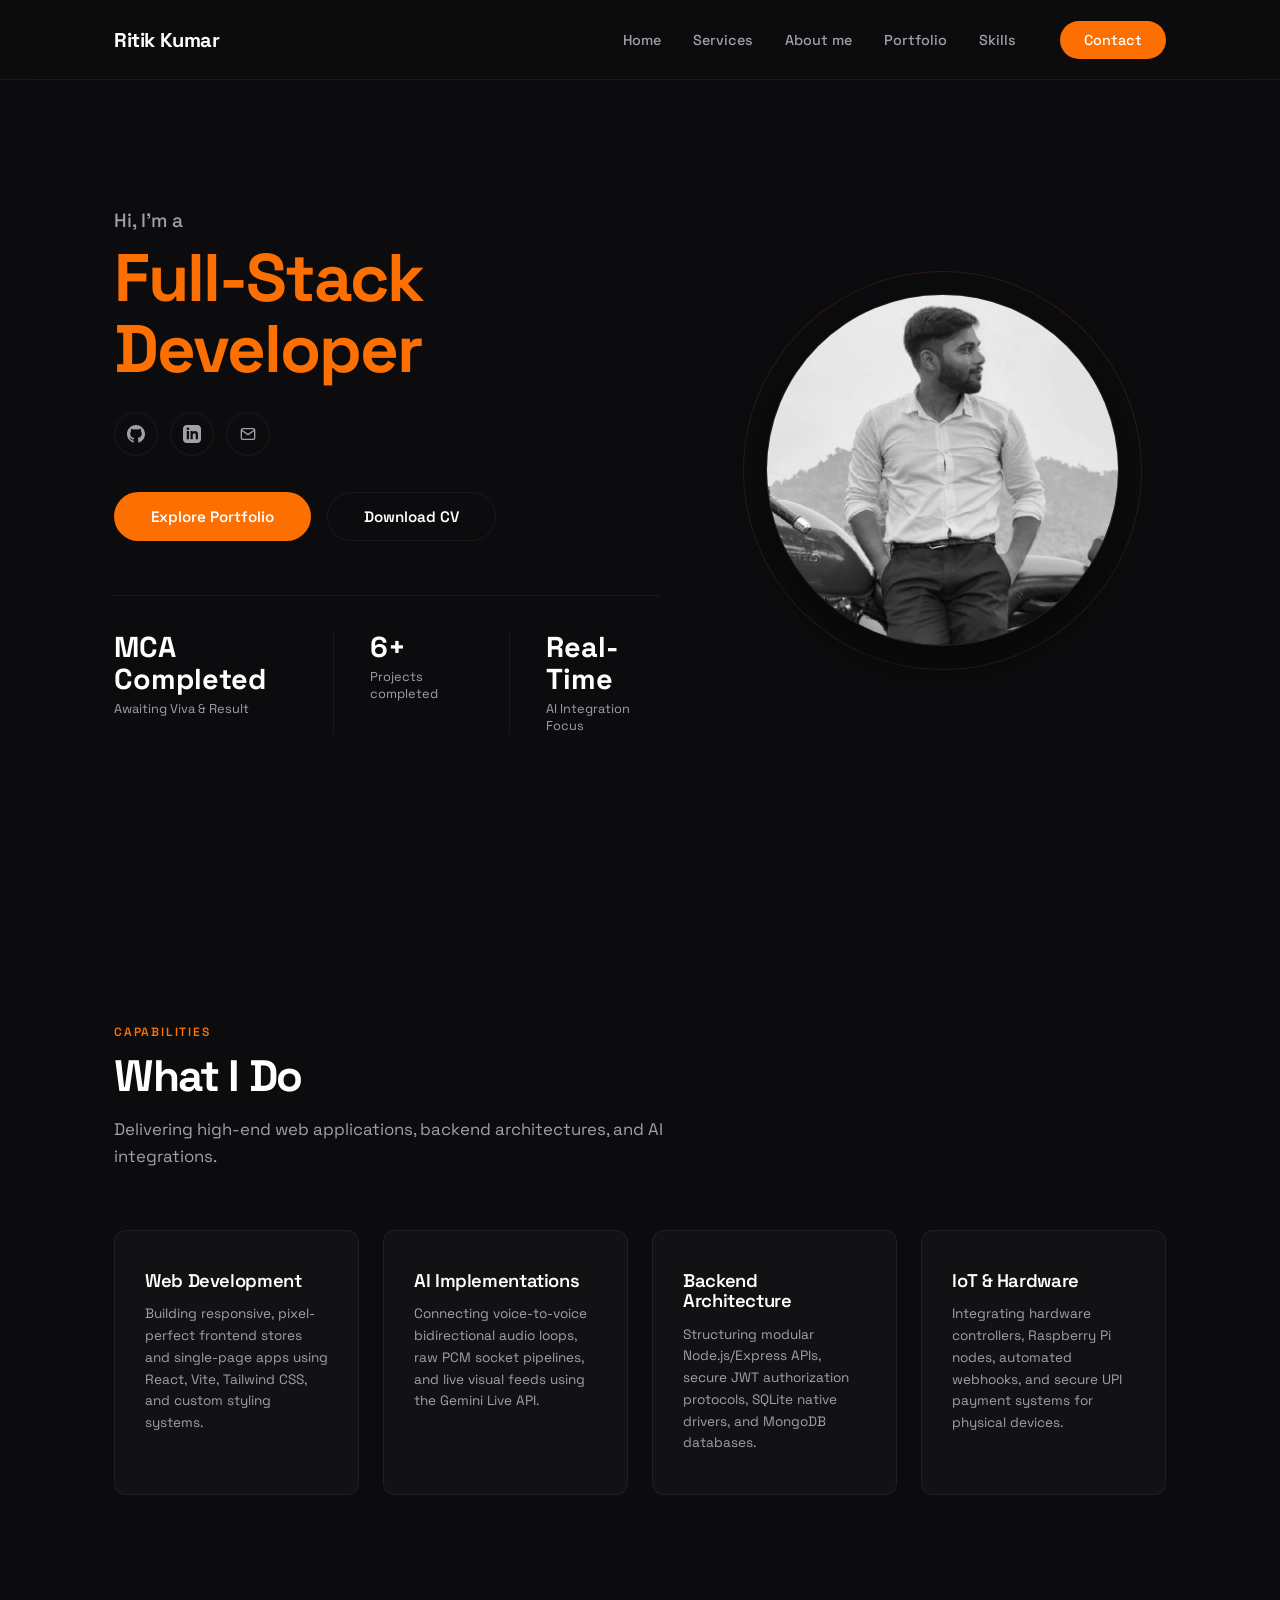
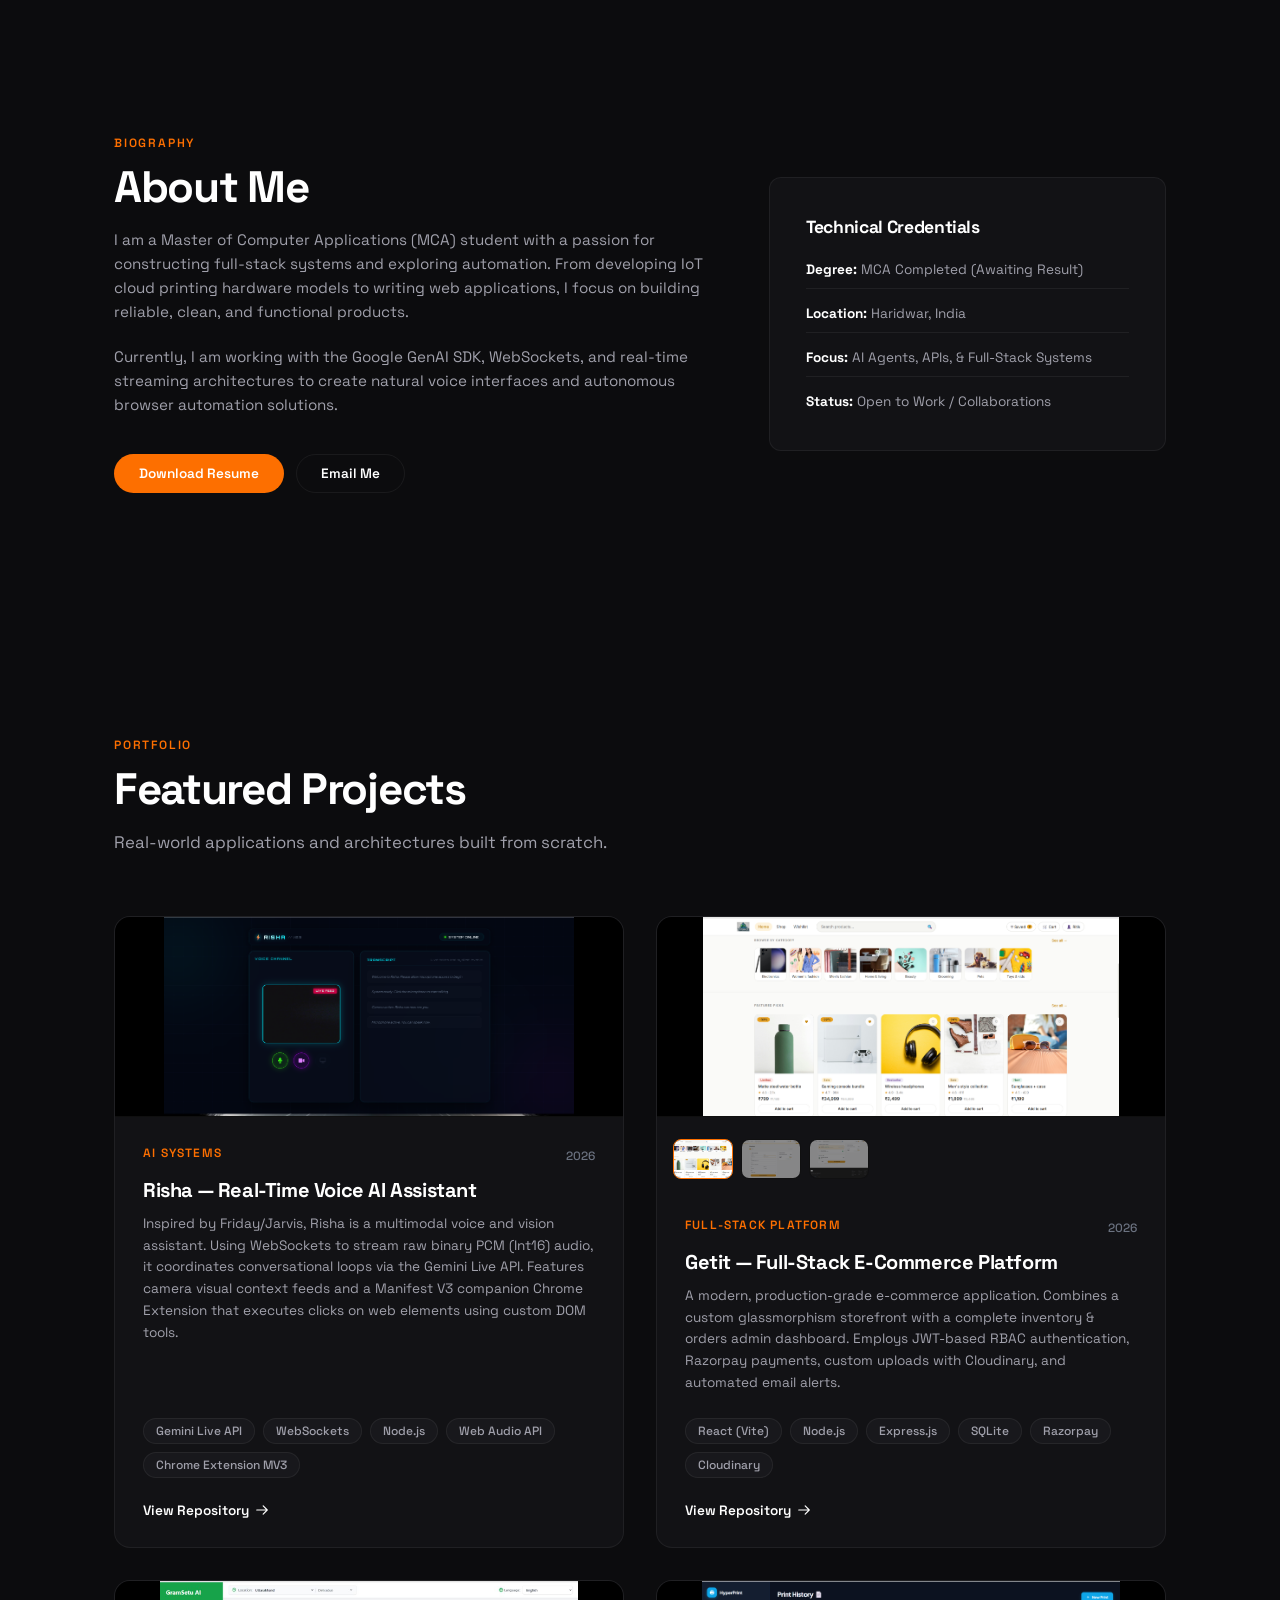
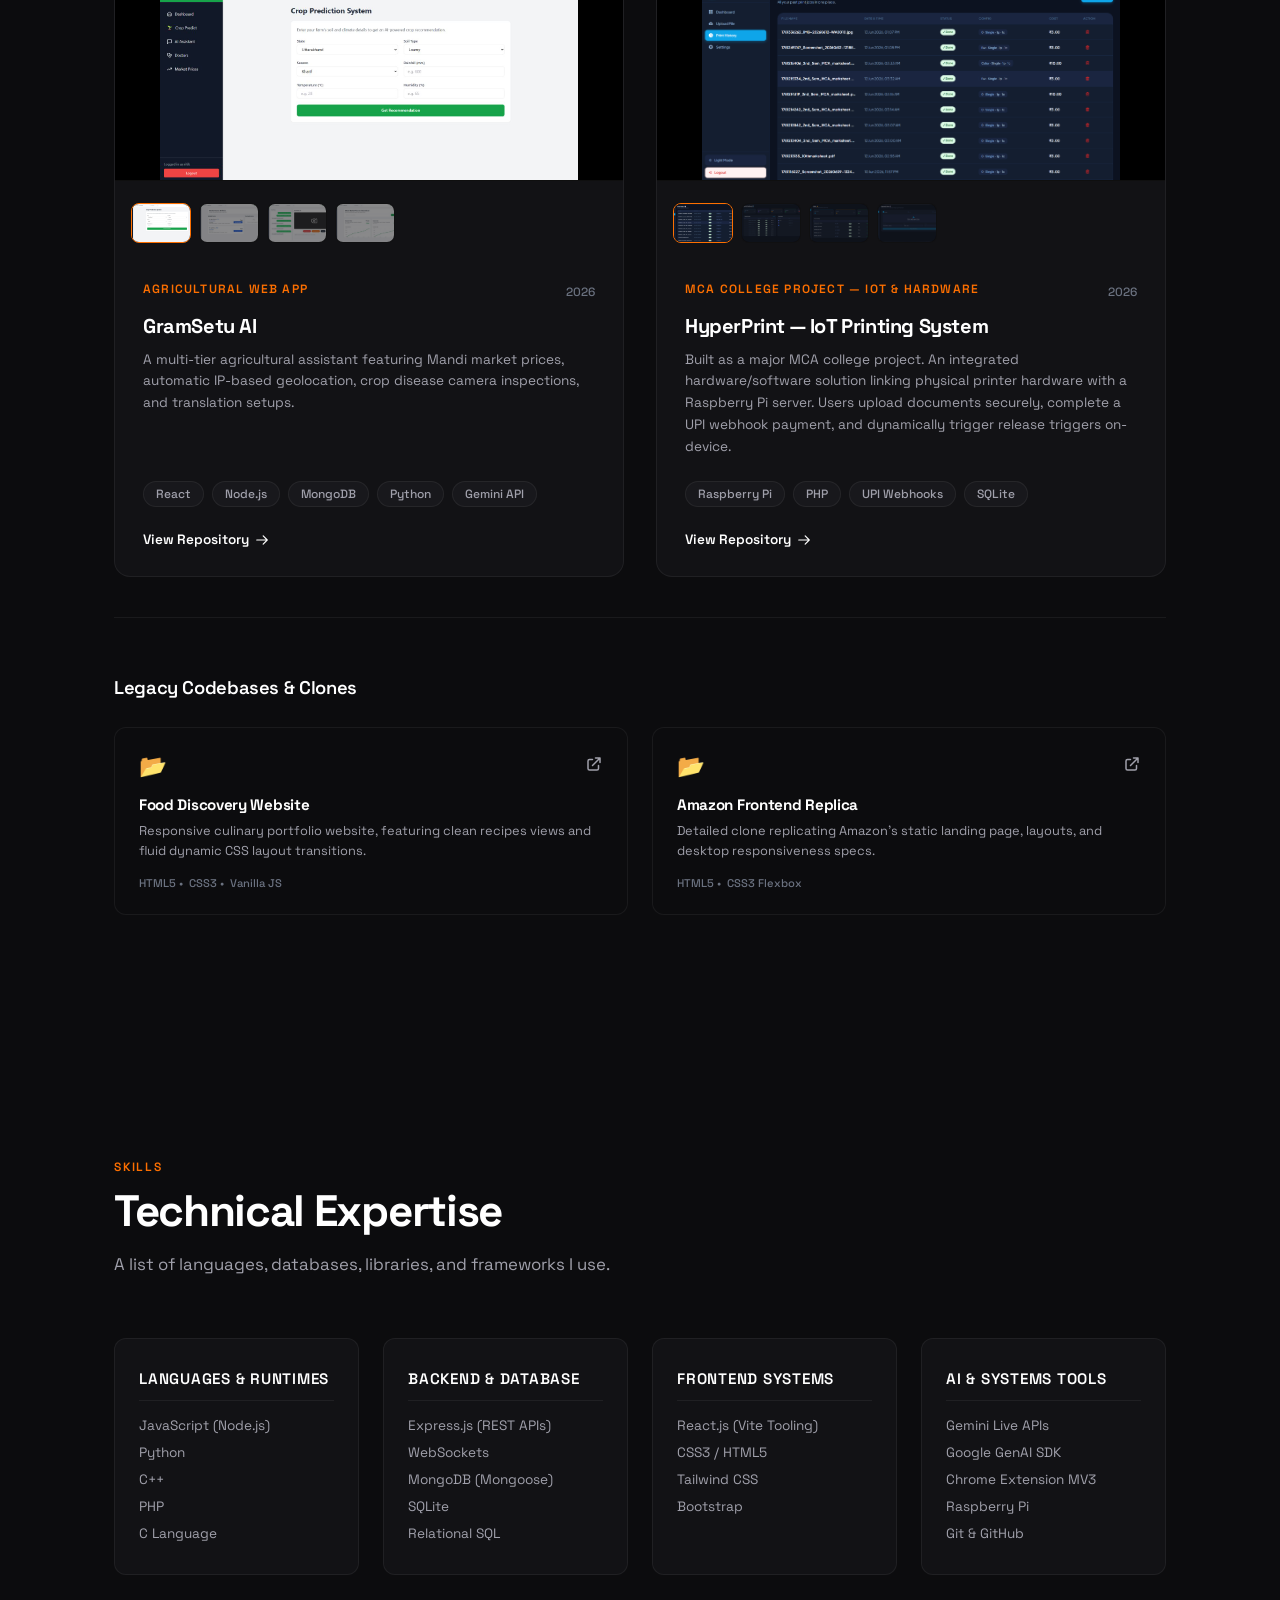
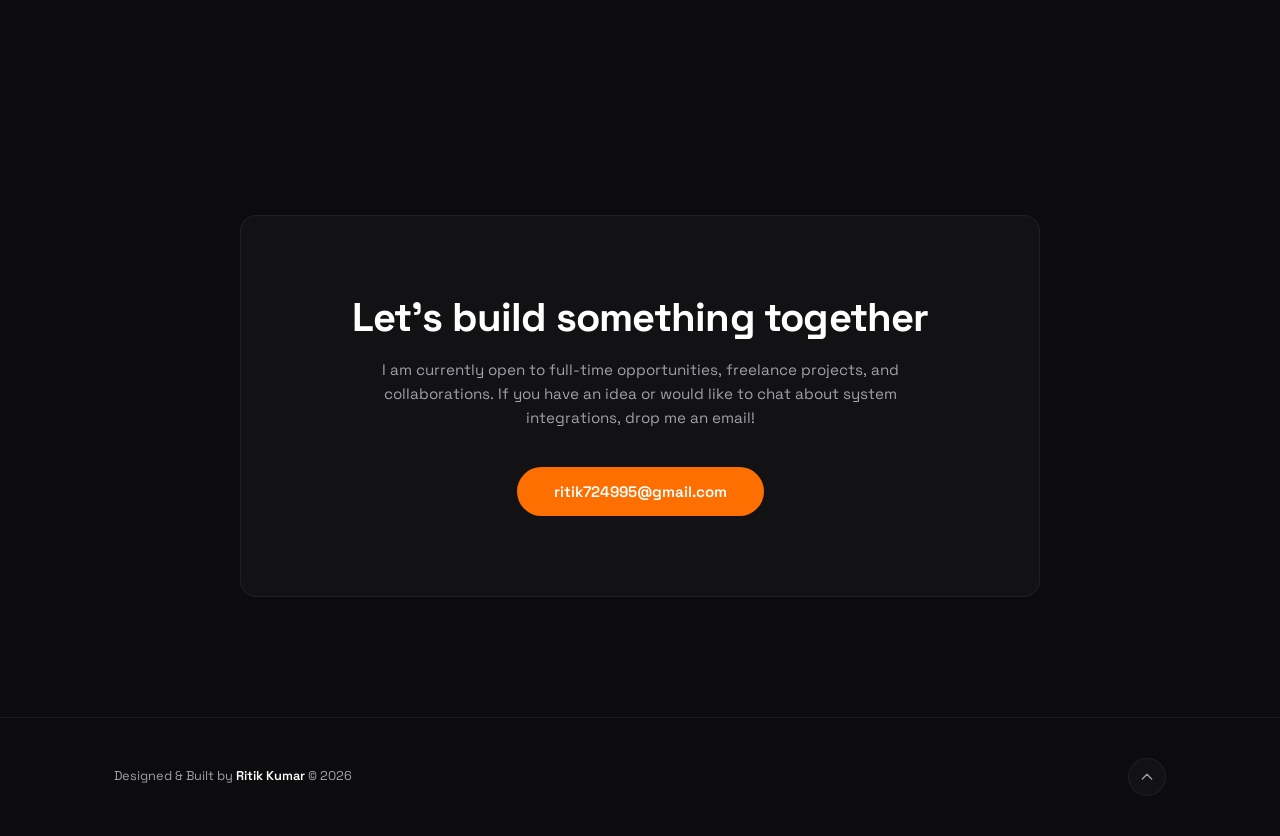
==== commit ba5e0e2f: "feat: implement clean modern layout, update stats, and highlight MCA college project" ====
--- a/index.html
+++ b/index.html
@@ -3,21 +3,18 @@
 <head>
   <meta charset="UTF-8" />
   <meta name="viewport" content="width=device-width, initial-scale=1.0" />
-  <title>Ritik Kumar — Full-Stack Developer | AI & Automation Enthusiast</title>
-  <meta name="description" content="Portfolio of Ritik Kumar — MCA student and full-stack developer skilled in Python, AI agents, automation, and modern web technologies." />
+  <title>Ritik Kumar — Full-Stack Developer & Systems Builder</title>
+  <meta name="description" content="Portfolio of Ritik Kumar — MCA student and developer specializing in React, Node.js, Gemini Live API, and backend integrations." />
   <meta name="author" content="Ritik Kumar" />
   <meta property="og:title" content="Ritik Kumar — Full-Stack Developer" />
-  <meta property="og:description" content="Full-stack developer and MCA student exploring AI agents, automation, and building real-world web applications." />
+  <meta property="og:description" content="Full-stack developer exploring Gemini Live, AI agents, IoT, and building high-performance web applications." />
   <meta property="og:type" content="website" />
-  <meta name="theme-color" content="#050508" />
-
-  <!-- Favicon -->
-  <link rel="icon" href="data:image/svg+xml,<svg xmlns='http://www.w3.org/2000/svg' viewBox='0 0 100 100'><text y='.9em' font-size='90'>⚡</text></svg>" />
+  <meta name="theme-color" content="#0c0c0e" />
 
   <!-- Fonts -->
   <link rel="preconnect" href="https://fonts.googleapis.com" />
   <link rel="preconnect" href="https://fonts.gstatic.com" crossorigin />
-  <link href="https://fonts.googleapis.com/css2?family=Inter:wght@400;500;600;700;800&family=JetBrains+Mono:wght@400;500;600&display=swap" rel="stylesheet" />
+  <link href="https://fonts.googleapis.com/css2?family=Space+Grotesk:wght@300;400;500;600;700&family=Inter:wght@300;400;500;600;700&display=swap" rel="stylesheet" />
 
   <!-- Styles -->
   <link rel="stylesheet" href="style.css" />
@@ -28,14 +25,16 @@
   <nav class="navbar" id="navbar">
     <div class="container">
       <a href="#" class="nav-logo">
-        Ritik Kumar<span class="logo-dot"></span>
+        Ritik Kumar
       </a>
 
       <ul class="nav-links" id="nav-links">
-        <li><a href="#about">About</a></li>
+        <li><a href="#">Home</a></li>
+        <li><a href="#services">Services</a></li>
+        <li><a href="#about">About me</a></li>
+        <li><a href="#projects">Portfolio</a></li>
         <li><a href="#skills">Skills</a></li>
-        <li><a href="#projects">Projects</a></li>
-        <li class="nav-cta-link"><a href="#contact" class="nav-cta-btn">Let's Talk</a></li>
+        <li class="nav-cta-link"><a href="#contact" class="nav-cta-btn">Contact</a></li>
       </ul>
 
       <button class="nav-toggle" id="nav-toggle" aria-label="Toggle menu">
@@ -45,364 +44,431 @@
     <div class="nav-overlay" id="nav-overlay"></div>
   </nav>
 
-
   <!-- ============ HERO ============ -->
   <section class="hero" id="hero">
-    <canvas id="particle-canvas"></canvas>
-
-    <div class="hero-content">
-      <div class="hero-badge">
-        <span class="pulse">
-          <span class="pulse-dot"></span>
-          <span class="pulse-ring"></span>
-        </span>
-        Open to opportunities
-      </div>
-
-      <p class="hero-greeting">Hello, my name is</p>
-
-      <h1 class="hero-title">
-        <span class="gradient-text">Ritik Kumar.</span>
-      </h1>
-
-      <p class="hero-typewriter">
-        I build things as a <span class="typewriter-text"></span><span class="typewriter-cursor"></span>
-      </p>
-
-      <div class="hero-actions">
-        <a href="#projects" class="btn-primary">
-          View Projects
-          <svg class="btn-icon" fill="none" stroke="currentColor" stroke-width="2" viewBox="0 0 24 24"><path stroke-linecap="round" stroke-linejoin="round" d="M17 8l4 4m0 0l-4 4m4-4H3" /></svg>
-        </a>
-        <a href="https://github.com/ritik-co" target="_blank" rel="noopener noreferrer" class="btn-secondary">
-          <svg class="btn-icon" viewBox="0 0 24 24" fill="currentColor" style="width:18px;height:18px"><path d="M12 0c-6.626 0-12 5.373-12 12 0 5.302 3.438 9.8 8.207 11.387.599.111.793-.261.793-.577v-2.234c-3.338.726-4.033-1.416-4.033-1.416-.546-1.387-1.333-1.756-1.333-1.756-1.089-.745.083-.729.083-.729 1.205.084 1.839 1.237 1.839 1.237 1.07 1.834 2.807 1.304 3.492.997.107-.775.418-1.305.762-1.604-2.665-.305-5.467-1.334-5.467-5.931 0-1.311.469-2.381 1.236-3.221-.124-.303-.535-1.524.117-3.176 0 0 1.008-.322 3.301 1.23.957-.266 1.983-.399 3.003-.404 1.02.005 2.047.138 3.006.404 2.291-1.552 3.297-1.23 3.297-1.23.653 1.653.242 2.874.118 3.176.77.84 1.235 1.911 1.235 3.221 0 4.609-2.807 5.624-5.479 5.921.43.372.823 1.102.823 2.222v3.293c0 .319.192.694.801.576 4.765-1.589 8.199-6.086 8.199-11.386 0-6.627-5.373-12-12-12z"/></svg>
-          GitHub
-        </a>
-      </div>
-    </div>
-
-    <div class="hero-scroll">
-      <div class="scroll-mouse"></div>
-      <span>Scroll</span>
-    </div>
-  </section>
-
-
-  <!-- ============ ABOUT ============ -->
+    <div class="container hero-container grid-two-cols">
+      <!-- Left Column: Introduction & Statistics -->
+      <div class="hero-left-side reveal">
+        <p class="hero-greeting-sub">Hi, I'm a</p>
+        <h1 class="hero-main-title">
+          Full-Stack Developer
+        </h1>
+
+        <!-- Social Icons Row -->
+        <div class="hero-social-row">
+          <a href="https://github.com/ritik-co" target="_blank" rel="noopener noreferrer" class="social-circ-btn" aria-label="GitHub">
+            <svg viewBox="0 0 24 24" fill="currentColor" class="social-svg"><path d="M12 0c-6.626 0-12 5.373-12 12 0 5.302 3.438 9.8 8.207 11.387.599.111.793-.261.793-.577v-2.234c-3.338.726-4.033-1.416-4.033-1.416-.546-1.387-1.333-1.756-1.333-1.756-1.089-.745.083-.729.083-.729 1.205.084 1.839 1.237 1.839 1.237 1.07 1.834 2.807 1.304 3.492.997.107-.775.418-1.305.762-1.604-2.665-.305-5.467-1.334-5.467-5.931 0-1.311.469-2.381 1.236-3.221-.124-.303-.535-1.524.117-3.176 0 0 1.008-.322 3.301 1.23.957-.266 1.983-.399 3.003-.404 1.02.005 2.047.138 3.006.404 2.291-1.552 3.297-1.23 3.297-1.23.653 1.653.242 2.874.118 3.176.77.84 1.235 1.911 1.235 3.221 0 4.609-2.807 5.624-5.479 5.921.43.372.823 1.102.823 2.222v3.293c0 .319.192.694.801.576 4.765-1.589 8.199-6.086 8.199-11.386 0-6.627-5.373-12-12-12z"/></svg>
+          </a>
+          <a href="https://www.linkedin.com/in/ritik-kumar-in/" target="_blank" rel="noopener noreferrer" class="social-circ-btn" aria-label="LinkedIn">
+            <svg viewBox="0 0 24 24" fill="currentColor" class="social-svg"><path d="M19 0h-14c-2.761 0-5 2.239-5 5v14c0 2.761 2.239 5 5 5h14c2.762 0 5-2.239 5-5v-14c0-2.761-2.238-5-5-5zm-11 19h-3v-11h3v11zm-1.5-12.268c-.966 0-1.75-.779-1.75-1.75s.784-1.75 1.75-1.75 1.75.779 1.75 1.75-.784 1.75-1.75 1.75zm13.5 12.268h-3v-5.604c0-3.368-4-3.113-4 0v5.604h-3v-11h3v1.765c1.396-2.586 7-2.777 7 2.476v6.759z"/></svg>
+          </a>
+          <a href="mailto:ritik724995@gmail.com" class="social-circ-btn" aria-label="Email">
+            <svg fill="none" stroke="currentColor" stroke-width="2" viewBox="0 0 24 24" class="social-svg" style="padding:1px"><path d="M4 4h16c1.1 0 2 .9 2 2v12c0 1.1-.9 2-2 2H4c-1.1 0-2-.9-2-2V6c0-1.1.9-2 2-2z"/><polyline points="22,6 12,13 2,6"/></svg>
+          </a>
+        </div>
+
+        <!-- Actions -->
+        <div class="hero-actions-row">
+          <a href="#projects" class="btn-hero-orange">Explore Portfolio</a>
+          <a href="resume.pdf" target="_blank" rel="noopener noreferrer" class="btn-hero-outline">Download CV</a>
+        </div>
+
+        <!-- Horizontal Stats Panel -->
+        <div class="hero-horizontal-stats">
+          <div class="horizontal-stat-box">
+            <span class="h-stat-num">MCA Completed</span>
+            <span class="h-stat-lbl">Awaiting Viva & Result</span>
+          </div>
+          <div class="horizontal-stat-box">
+            <span class="h-stat-num">6+</span>
+            <span class="h-stat-lbl">Projects completed</span>
+          </div>
+          <div class="horizontal-stat-box border-none">
+            <span class="h-stat-num">Real-Time</span>
+            <span class="h-stat-lbl">AI Integration Focus</span>
+          </div>
+        </div>
+      </div>
+
+      <!-- Right Column: Circular Portrait -->
+      <div class="hero-right-side reveal reveal-delay-2">
+        <div class="hero-portrait-circle-wrapper">
+          <div class="portrait-background-circle"></div>
+          <div class="hero-portrait-circle">
+            <img src="ritik.jpg" alt="Ritik Kumar" />
+          </div>
+        </div>
+      </div>
+    </div>
+  </section>
+
+  <!-- ============ SERVICES ============ -->
+  <section class="section" id="services">
+    <div class="container">
+      <div class="section-header reveal">
+        <span class="section-label">Capabilities</span>
+        <h2 class="section-title">What I Do</h2>
+        <p class="section-subtitle">Delivering high-end web applications, backend architectures, and AI integrations.</p>
+      </div>
+
+      <div class="services-grid">
+        <div class="service-card reveal">
+          <h3>Web Development</h3>
+          <p>Building responsive, pixel-perfect frontend stores and single-page apps using React, Vite, Tailwind CSS, and custom styling systems.</p>
+        </div>
+
+        <div class="service-card reveal reveal-delay-1">
+          <h3>AI Implementations</h3>
+          <p>Connecting voice-to-voice bidirectional audio loops, raw PCM socket pipelines, and live visual feeds using the Gemini Live API.</p>
+        </div>
+
+        <div class="service-card reveal reveal-delay-2">
+          <h3>Backend Architecture</h3>
+          <p>Structuring modular Node.js/Express APIs, secure JWT authorization protocols, SQLite native drivers, and MongoDB databases.</p>
+        </div>
+
+        <div class="service-card reveal reveal-delay-3">
+          <h3>IoT & Hardware</h3>
+          <p>Integrating hardware controllers, Raspberry Pi nodes, automated webhooks, and secure UPI payment systems for physical devices.</p>
+        </div>
+      </div>
+    </div>
+  </section>
+
+  <!-- ============ ABOUT ME ============ -->
   <section class="section" id="about">
     <div class="container">
+      <div class="about-flex-layout reveal">
+        <div class="about-text-side">
+          <span class="section-label">Biography</span>
+          <h2 class="section-title">About Me</h2>
+          <p class="about-paragraph">
+            I am a Master of Computer Applications (MCA) student with a passion for constructing full-stack systems and exploring automation. From developing IoT cloud printing hardware models to writing web applications, I focus on building reliable, clean, and functional products.
+          </p>
+          <p class="about-paragraph">
+            Currently, I am working with the Google GenAI SDK, WebSockets, and real-time streaming architectures to create natural voice interfaces and autonomous browser automation solutions.
+          </p>
+
+          <div class="about-action-row">
+            <a href="resume.pdf" target="_blank" rel="noopener noreferrer" class="btn-hero-orange sm-btn">Download Resume</a>
+            <a href="mailto:ritik724995@gmail.com" class="btn-hero-outline sm-btn">Email Me</a>
+          </div>
+        </div>
+
+        <!-- Details Card -->
+        <div class="about-details-card">
+          <h4>Technical Credentials</h4>
+          <ul class="details-list">
+            <li><strong>Degree:</strong> MCA Completed (Awaiting Result)</li>
+            <li><strong>Location:</strong> Haridwar, India</li>
+            <li><strong>Focus:</strong> AI Agents, APIs, & Full-Stack Systems</li>
+            <li><strong>Status:</strong> Open to Work / Collaborations</li>
+          </ul>
+        </div>
+      </div>
+    </div>
+  </section>
+
+  <!-- ============ PROJECTS (PORTFOLIO) ============ -->
+  <section class="section" id="projects">
+    <div class="container">
       <div class="section-header reveal">
-        <span class="section-label">About</span>
-        <h2 class="section-title">A bit about me</h2>
-        <p class="section-subtitle">Passionate about building full-stack applications and exploring AI & automation.</p>
-      </div>
-
-      <div class="bento-grid">
-        <!-- Photo & Intro -->
-        <div class="bento-card bento-span-2 bento-photo-card reveal">
-          <div class="bento-photo">
-            <img src="ritik.jpg" alt="Ritik Kumar — Portrait photo" loading="lazy" />
-          </div>
-          <div class="bento-intro">
-            <h3>Ritik Kumar</h3>
-            <p class="bento-role">Full-Stack Developer · AI Enthusiast</p>
-          </div>
-        </div>
-
-        <!-- Bio -->
-        <div class="bento-card bento-span-2 bento-bio reveal reveal-delay-1">
-          <p class="about-text">
-            I'm an MCA student and aspiring full-stack developer with a passion for
-            building web applications that solve real-world problems. From e-commerce
-            platforms to printing management systems, I love turning ideas into working
-            products. Currently diving deep into Python, AI agents, and automation to
-            build smarter, more efficient solutions.
-          </p>
-        </div>
-
-        <!-- Highlights -->
-        <div class="bento-card bento-highlight reveal reveal-delay-2">
-          <div class="highlight-icon">📍</div>
-          <div class="highlight-info">
-            <span class="highlight-label">Location</span>
-            <span class="highlight-value">India</span>
-          </div>
-        </div>
+        <span class="section-label">Portfolio</span>
+        <h2 class="section-title">Featured Projects</h2>
+        <p class="section-subtitle">Real-world applications and architectures built from scratch.</p>
+      </div>
+
+      <div class="projects-grid">
         
-        <div class="bento-card bento-highlight reveal reveal-delay-2">
-          <div class="highlight-icon">🎓</div>
-          <div class="highlight-info">
-            <span class="highlight-label">Education</span>
-            <span class="highlight-value">MCA Student</span>
-          </div>
-        </div>
-        
-        <div class="bento-card bento-highlight reveal reveal-delay-3">
-          <div class="highlight-icon">🤖</div>
-          <div class="highlight-info">
-            <span class="highlight-label">Focus</span>
-            <span class="highlight-value">AI & Automation</span>
-          </div>
-        </div>
-        
-        <div class="bento-card bento-highlight reveal reveal-delay-3">
-          <div class="highlight-icon">🚀</div>
-          <div class="highlight-info">
-            <span class="highlight-label">Status</span>
-            <span class="highlight-value">Open to Work</span>
-          </div>
-        </div>
-
-        <!-- Action Card -->
-        <div class="bento-card bento-span-4 bento-actions reveal reveal-delay-4">
-          <div class="about-actions" style="display: flex; gap: 14px; justify-content: center; flex-wrap: wrap;">
-            <a href="mailto:ritik724995@gmail.com" class="btn-primary">
-              Get in Touch
-              <svg class="btn-icon" fill="none" stroke="currentColor" stroke-width="2" viewBox="0 0 24 24"><path stroke-linecap="round" stroke-linejoin="round" d="M17 8l4 4m0 0l-4 4m4-4H3" /></svg>
+        <!-- PROJECT 1: Risha Voice Assistant -->
+        <div class="project-grid-card reveal">
+          <div class="project-gallery">
+            <div class="grid-card-image-bezel">
+              <img src="risha.png" alt="Risha — Real-Time Voice AI Assistant" loading="lazy" />
+            </div>
+          </div>
+          <div class="grid-card-body">
+            <div class="grid-card-meta">
+              <span class="project-category-text">AI Systems</span>
+              <span class="project-year">2026</span>
+            </div>
+            <h4>Risha — Real-Time Voice AI Assistant</h4>
+            <p>Inspired by Friday/Jarvis, Risha is a multimodal voice and vision assistant. Using WebSockets to stream raw binary PCM (Int16) audio, it coordinates conversational loops via the Gemini Live API. Features camera visual context feeds and a Manifest V3 companion Chrome Extension that executes clicks on web elements using custom DOM tools.</p>
+            <div class="tech-tag-grid small-gap">
+              <span class="tech-tag">Gemini Live API</span>
+              <span class="tech-tag">WebSockets</span>
+              <span class="tech-tag">Node.js</span>
+              <span class="tech-tag">Web Audio API</span>
+              <span class="tech-tag">Chrome Extension MV3</span>
+            </div>
+            <a href="https://github.com/ritik-co" target="_blank" rel="noopener noreferrer" class="grid-card-link">
+              View Repository 
+              <svg class="link-arrow" fill="none" stroke="currentColor" stroke-width="2" viewBox="0 0 24 24"><path stroke-linecap="round" stroke-linejoin="round" d="M14 5l7 7m0 0l-7 7m7-7H3" /></svg>
             </a>
-            <a href="resume.pdf" target="_blank" rel="noopener noreferrer" class="btn-secondary" title="Download Resume">
-              <svg class="btn-icon" fill="none" stroke="currentColor" stroke-width="2" viewBox="0 0 24 24" style="margin-right: 6px;"><path stroke-linecap="round" stroke-linejoin="round" d="M4 16v1a3 3 0 003 3h10a3 3 0 003-3v-1m-4-4l-4 4m0 0l-4-4m4 4V4" /></svg>
-              Resume
+          </div>
+        </div>
+
+        <!-- PROJECT 2: Getit E-Commerce -->
+        <div class="project-grid-card reveal">
+          <div class="project-gallery">
+            <div class="grid-card-image-bezel">
+              <img src="getit1.png" class="gallery-main-img" id="getit-main" alt="Getit — Storefront" loading="lazy" />
+            </div>
+            <div class="gallery-thumbnails pad-x">
+              <div class="thumb-card active" onclick="changeGalleryImage('getit-main', 'getit1.png', this)">
+                <img src="getit1.png" alt="Storefront View" />
+              </div>
+              <div class="thumb-card" onclick="changeGalleryImage('getit-main', 'getit2.png', this)">
+                <img src="getit2.png" alt="Admin View 1" />
+              </div>
+              <div class="thumb-card" onclick="changeGalleryImage('getit-main', 'getit3.png', this)">
+                <img src="getit3.png" alt="Admin View 2" />
+              </div>
+            </div>
+          </div>
+          <div class="grid-card-body">
+            <div class="grid-card-meta">
+              <span class="project-category-text">Full-Stack Platform</span>
+              <span class="project-year">2026</span>
+            </div>
+            <h4>Getit — Full-Stack E-Commerce Platform</h4>
+            <p>A modern, production-grade e-commerce application. Combines a custom glassmorphism storefront with a complete inventory & orders admin dashboard. Employs JWT-based RBAC authentication, Razorpay payments, custom uploads with Cloudinary, and automated email alerts.</p>
+            <div class="tech-tag-grid small-gap">
+              <span class="tech-tag">React (Vite)</span>
+              <span class="tech-tag">Node.js</span>
+              <span class="tech-tag">Express.js</span>
+              <span class="tech-tag">SQLite</span>
+              <span class="tech-tag">Razorpay</span>
+              <span class="tech-tag">Cloudinary</span>
+            </div>
+            <a href="https://github.com/ritik-co" target="_blank" rel="noopener noreferrer" class="grid-card-link">
+              View Repository 
+              <svg class="link-arrow" fill="none" stroke="currentColor" stroke-width="2" viewBox="0 0 24 24"><path stroke-linecap="round" stroke-linejoin="round" d="M14 5l7 7m0 0l-7 7m7-7H3" /></svg>
             </a>
           </div>
         </div>
-      </div>
-    </div>
-  </section>
-
+
+        <!-- PROJECT 3: GramSetu AI -->
+        <div class="project-grid-card reveal">
+          <div class="project-gallery">
+            <div class="grid-card-image-bezel">
+              <img src="gramsetu5.jpg" class="gallery-main-img" id="gramsetu-main" alt="GramSetu AI" loading="lazy" />
+            </div>
+            <div class="gallery-thumbnails pad-x">
+              <div class="thumb-card active" onclick="changeGalleryImage('gramsetu-main', 'gramsetu5.jpg', this)">
+                <img src="gramsetu5.jpg" alt="Mandi Prices" />
+              </div>
+              <div class="thumb-card" onclick="changeGalleryImage('gramsetu-main', 'gramsetu1.jpg', this)">
+                <img src="gramsetu1.jpg" alt="Crop recommendation" />
+              </div>
+              <div class="thumb-card" onclick="changeGalleryImage('gramsetu-main', 'gramsetu2.jpg', this)">
+                <img src="gramsetu2.jpg" alt="Soil analysis" />
+              </div>
+              <div class="thumb-card" onclick="changeGalleryImage('gramsetu-main', 'gramsetu3.jpg', this)">
+                <img src="gramsetu3.jpg" alt="Translation widget" />
+              </div>
+            </div>
+          </div>
+          <div class="grid-card-body">
+            <div class="grid-card-meta">
+              <span class="project-category-text">Agricultural Web App</span>
+              <span class="project-year">2026</span>
+            </div>
+            <h4>GramSetu AI</h4>
+            <p>A multi-tier agricultural assistant featuring Mandi market prices, automatic IP-based geolocation, crop disease camera inspections, and translation setups.</p>
+            <div class="tech-tag-grid small-gap">
+              <span class="tech-tag">React</span>
+              <span class="tech-tag">Node.js</span>
+              <span class="tech-tag">MongoDB</span>
+              <span class="tech-tag">Python</span>
+              <span class="tech-tag">Gemini API</span>
+            </div>
+            <a href="https://github.com/ritik-co" target="_blank" rel="noopener noreferrer" class="grid-card-link">
+              View Repository 
+              <svg class="link-arrow" fill="none" stroke="currentColor" stroke-width="2" viewBox="0 0 24 24"><path stroke-linecap="round" stroke-linejoin="round" d="M14 5l7 7m0 0l-7 7m7-7H3" /></svg>
+            </a>
+          </div>
+        </div>
+
+        <!-- PROJECT 4: HyperPrint -->
+        <div class="project-grid-card reveal">
+          <div class="project-gallery">
+            <div class="grid-card-image-bezel">
+              <img src="hyperprint5.png" class="gallery-main-img" id="hyperprint-main" alt="HyperPrint — IoT Printing System" loading="lazy" />
+            </div>
+            <div class="gallery-thumbnails pad-x">
+              <div class="thumb-card active" onclick="changeGalleryImage('hyperprint-main', 'hyperprint5.png', this)">
+                <img src="hyperprint5.png" alt="Hardware Terminal" />
+              </div>
+              <div class="thumb-card" onclick="changeGalleryImage('hyperprint-main', 'hyperprint1.png', this)">
+                <img src="hyperprint1.png" alt="Admin Dashboard" />
+              </div>
+              <div class="thumb-card" onclick="changeGalleryImage('hyperprint-main', 'hyperprint3.png', this)">
+                <img src="hyperprint3.png" alt="Upload Portal" />
+              </div>
+              <div class="thumb-card" onclick="changeGalleryImage('hyperprint-main', 'hyperprint7.png', this)">
+                <img src="hyperprint7.png" alt="Settings Panel" />
+              </div>
+            </div>
+          </div>
+          <div class="grid-card-body">
+            <div class="grid-card-meta">
+              <span class="project-category-text">MCA College Project — IoT & Hardware</span>
+              <span class="project-year">2026</span>
+            </div>
+            <h4>HyperPrint — IoT Printing System</h4>
+            <p>Built as a major MCA college project. An integrated hardware/software solution linking physical printer hardware with a Raspberry Pi server. Users upload documents securely, complete a UPI webhook payment, and dynamically trigger release triggers on-device.</p>
+            <div class="tech-tag-grid small-gap">
+              <span class="tech-tag">Raspberry Pi</span>
+              <span class="tech-tag">PHP</span>
+              <span class="tech-tag">UPI Webhooks</span>
+              <span class="tech-tag">SQLite</span>
+            </div>
+            <a href="https://github.com/ritik-co/Printing_project" target="_blank" rel="noopener noreferrer" class="grid-card-link">
+              View Repository 
+              <svg class="link-arrow" fill="none" stroke="currentColor" stroke-width="2" viewBox="0 0 24 24"><path stroke-linecap="round" stroke-linejoin="round" d="M14 5l7 7m0 0l-7 7m7-7H3" /></svg>
+            </a>
+          </div>
+        </div>
+
+      </div>
+
+        <!-- SMALLER FRONTEND & WEB PROJECTS ACCORDION / BOX -->
+        <div class="secondary-projects-section reveal">
+          <div class="secondary-header">
+            <h4>Legacy Codebases & Clones</h4>
+          </div>
+          <div class="secondary-grid">
+            
+            <div class="secondary-card">
+              <div class="sec-card-top">
+                <span class="folder-icon">📂</span>
+                <a href="https://github.com/ritik-co/Food-website" target="_blank" rel="noopener noreferrer" class="sec-link">
+                  <svg viewBox="0 0 24 24" fill="none" stroke="currentColor" stroke-width="2" class="git-icon"><path stroke-linecap="round" stroke-linejoin="round" d="M10 6H6a2 2 0 00-2 2v10a2 2 0 002 2h10a2 2 0 002-2v-4M14 4h6m0 0v6m0-6L10 14" /></svg>
+                </a>
+              </div>
+              <h5>Food Discovery Website</h5>
+              <p>Responsive culinary portfolio website, featuring clean recipes views and fluid dynamic CSS layout transitions.</p>
+              <div class="sec-tags"><span>HTML5</span><span>CSS3</span><span>Vanilla JS</span></div>
+            </div>
+
+            <div class="secondary-card">
+              <div class="sec-card-top">
+                <span class="folder-icon">📂</span>
+                <a href="https://github.com/ritik-co/amazon-clone" target="_blank" rel="noopener noreferrer" class="sec-link">
+                  <svg viewBox="0 0 24 24" fill="none" stroke="currentColor" stroke-width="2" class="git-icon"><path stroke-linecap="round" stroke-linejoin="round" d="M10 6H6a2 2 0 00-2 2v10a2 2 0 002 2h10a2 2 0 002-2v-4M14 4h6m0 0v6m0-6L10 14" /></svg>
+                </a>
+              </div>
+              <h5>Amazon Frontend Replica</h5>
+              <p>Detailed clone replicating Amazon's static landing page, layouts, and desktop responsiveness specs.</p>
+              <div class="sec-tags"><span>HTML5</span><span>CSS3 Flexbox</span></div>
+            </div>
+
+          </div>
+        </div>
+
+      </div>
+    </div>
+  </section>
 
   <!-- ============ SKILLS ============ -->
   <section class="section" id="skills">
     <div class="container">
       <div class="section-header reveal">
         <span class="section-label">Skills</span>
-        <h2 class="section-title">Technologies I work with</h2>
-        <p class="section-subtitle">From full-stack web development to AI and automation.</p>
-      </div>
-
-      <div class="skills-grid">
-        <div class="skill-card bento-card reveal reveal-delay-1">
-          <span class="skill-emoji">🔷</span>
-          <span class="skill-name">C</span>
-        </div>
-
-        <div class="skill-card bento-card reveal reveal-delay-1">
-          <span class="skill-emoji">⚡</span>
-          <span class="skill-name">C++</span>
-        </div>
-
-        <div class="skill-card reveal reveal-delay-2">
-          <span class="skill-emoji">🌐</span>
-          <span class="skill-name">HTML5</span>
-        </div>
-
-        <div class="skill-card reveal reveal-delay-2">
-          <span class="skill-emoji">🎨</span>
-          <span class="skill-name">CSS3</span>
-        </div>
-
-        <div class="skill-card reveal reveal-delay-3">
-          <span class="skill-emoji">✨</span>
-          <span class="skill-name">JavaScript</span>
-        </div>
-
-        <div class="skill-card reveal reveal-delay-3">
-          <span class="skill-emoji">🐘</span>
-          <span class="skill-name">PHP</span>
-        </div>
-
-        <div class="skill-card reveal reveal-delay-4">
-          <span class="skill-emoji">🗃️</span>
-          <span class="skill-name">SQL</span>
-        </div>
-
-        <div class="skill-card reveal reveal-delay-4">
-          <span class="skill-emoji">🅱️</span>
-          <span class="skill-name">Bootstrap</span>
-        </div>
-
-        <div class="skill-card reveal reveal-delay-5">
-          <span class="skill-emoji">🚂</span>
-          <span class="skill-name">Express.js</span>
-        </div>
-
-        <div class="skill-card reveal reveal-delay-5">
-          <span class="skill-emoji">🐙</span>
-          <span class="skill-name">GitHub</span>
-        </div>
-
-        <div class="skill-card reveal reveal-delay-1">
-          <span class="skill-emoji">🐍</span>
-          <span class="skill-name">Python</span>
-        </div>
-
-        <div class="skill-card reveal reveal-delay-2">
-          <span class="skill-emoji">🤖</span>
-          <span class="skill-name">AI Agents</span>
-        </div>
-
-        <div class="skill-card reveal reveal-delay-3">
-          <span class="skill-emoji">⚙️</span>
-          <span class="skill-name">Automation</span>
-        </div>
-      </div>
-    </div>
-  </section>
-
-
-  <!-- ============ PROJECTS ============ -->
-  <section class="section" id="projects">
-    <div class="container">
-      <div class="section-header reveal">
-        <span class="section-label">Projects</span>
-        <h2 class="section-title">Featured work</h2>
-        <p class="section-subtitle">Real-world projects I've designed and built from scratch.</p>
-      </div>
-
-      <div class="projects-grid">
-
-        <!-- FEATURED: Smart Cloud Printing System -->
-        <div class="project-card featured reveal">
-          <div class="project-image">
-            <img src="print.png" alt="Smart Cloud Printing System — IoT Print Management" loading="lazy" />
-            <div class="project-overlay"></div>
-          </div>
-          <div class="project-body">
-            <span class="project-featured-label">
-              <svg fill="currentColor" viewBox="0 0 24 24"><path d="M12 2l3.09 6.26L22 9.27l-5 4.87 1.18 6.88L12 17.77l-6.18 3.25L7 14.14 2 9.27l6.91-1.01L12 2z"/></svg>
-              Featured Project
-            </span>
-            <h3>Smart Cloud Printing System</h3>
-            <p>An IoT-based printing solution connecting a Raspberry Pi with printers. Users can upload files from anywhere, authenticate at the machine, pay securely via UPI, and instantly receive their printouts.</p>
-            <div class="project-tags">
-              <span class="tag">IoT</span>
-              <span class="tag">Raspberry Pi</span>
-              <span class="tag">PHP</span>
-              <span class="tag">UPI</span>
-            </div>
-            <a href="https://github.com/ritik-co/Printing_project" target="_blank" rel="noopener noreferrer" class="project-link">
-              View on GitHub
-              <svg fill="none" stroke="currentColor" stroke-width="2" viewBox="0 0 24 24"><path stroke-linecap="round" stroke-linejoin="round" d="M17 8l4 4m0 0l-4 4m4-4H3" /></svg>
-            </a>
-          </div>
-        </div>
-
-        <!-- E-Commerce Website -->
-        <div class="project-card reveal reveal-delay-2">
-          <div class="project-image">
-            <img src="e-Commers.png" alt="E-Commerce Website — Online shopping platform" loading="lazy" />
-            <div class="project-overlay"></div>
-          </div>
-          <div class="project-body">
-            <h3>E-Commerce Website</h3>
-            <p>Fully deployable e-commerce platform built with Node.js and modern technologies. Features secure checkout, product management, and a scalable backend.</p>
-            <div class="project-tags">
-              <span class="tag">Node.js</span>
-              <span class="tag">Express</span>
-              <span class="tag">Full-Stack</span>
-              <span class="tag">Modern Tech</span>
-            </div>
-            <a href="https://github.com/ritik-co/E-commers-web" target="_blank" rel="noopener noreferrer" class="project-link">
-              View on GitHub
-              <svg fill="none" stroke="currentColor" stroke-width="2" viewBox="0 0 24 24"><path stroke-linecap="round" stroke-linejoin="round" d="M17 8l4 4m0 0l-4 4m4-4H3" /></svg>
-            </a>
-          </div>
-        </div>
-
-        <!-- Food Website -->
-        <div class="project-card reveal reveal-delay-1">
-          <div class="project-image">
-            <img src="FOOD.png" alt="Food Website — Recipe discovery platform" loading="lazy" />
-            <div class="project-overlay"></div>
-          </div>
-          <div class="project-body">
-            <h3>Food Website</h3>
-            <p>Explore delicious recipes and food items in a beautiful, responsive user interface.</p>
-            <div class="project-tags">
-              <span class="tag">HTML</span>
-              <span class="tag">CSS</span>
-              <span class="tag">JavaScript</span>
-            </div>
-            <a href="https://github.com/ritik-co/Food-website" target="_blank" rel="noopener noreferrer" class="project-link">
-              View on GitHub
-              <svg fill="none" stroke="currentColor" stroke-width="2" viewBox="0 0 24 24"><path stroke-linecap="round" stroke-linejoin="round" d="M17 8l4 4m0 0l-4 4m4-4H3" /></svg>
-            </a>
-          </div>
-        </div>
-
-        <!-- Amazon Clone -->
-        <div class="project-card reveal reveal-delay-2">
-          <div class="project-image">
-            <img src="amazon.png" alt="Amazon Clone — Frontend replica" loading="lazy" />
-            <div class="project-overlay"></div>
-          </div>
-          <div class="project-body">
-            <h3>Amazon Clone</h3>
-            <p>Pixel-perfect frontend clone of Amazon with responsive layout and navigation.</p>
-            <div class="project-tags">
-              <span class="tag">HTML</span>
-              <span class="tag">CSS</span>
-            </div>
-            <a href="https://github.com/ritik-co/amazon-clone" target="_blank" rel="noopener noreferrer" class="project-link">
-              View on GitHub
-              <svg fill="none" stroke="currentColor" stroke-width="2" viewBox="0 0 24 24"><path stroke-linecap="round" stroke-linejoin="round" d="M17 8l4 4m0 0l-4 4m4-4H3" /></svg>
-            </a>
-          </div>
-        </div>
-
-      </div>
-    </div>
-  </section>
-
+        <h2 class="section-title">Technical Expertise</h2>
+        <p class="section-subtitle">A list of languages, databases, libraries, and frameworks I use.</p>
+      </div>
+
+      <div class="skills-category-grid">
+        
+        <!-- Category 1 -->
+        <div class="skill-category-card reveal">
+          <div class="category-header">
+            <h4>Languages & Runtimes</h4>
+          </div>
+          <ul class="cat-list">
+            <li>JavaScript (Node.js)</li>
+            <li>Python</li>
+            <li>C++</li>
+            <li>PHP</li>
+            <li>C Language</li>
+          </ul>
+        </div>
+
+        <!-- Category 2 -->
+        <div class="skill-category-card reveal reveal-delay-1">
+          <div class="category-header">
+            <h4>Backend & Database</h4>
+          </div>
+          <ul class="cat-list">
+            <li>Express.js (REST APIs)</li>
+            <li>WebSockets</li>
+            <li>MongoDB (Mongoose)</li>
+            <li>SQLite</li>
+            <li>Relational SQL</li>
+          </ul>
+        </div>
+
+        <!-- Category 3 -->
+        <div class="skill-category-card reveal reveal-delay-2">
+          <div class="category-header">
+            <h4>Frontend Systems</h4>
+          </div>
+          <ul class="cat-list">
+            <li>React.js (Vite Tooling)</li>
+            <li>CSS3 / HTML5</li>
+            <li>Tailwind CSS</li>
+            <li>Bootstrap</li>
+          </ul>
+        </div>
+
+        <!-- Category 4 -->
+        <div class="skill-category-card reveal reveal-delay-3">
+          <div class="category-header">
+            <h4>AI & Systems Tools</h4>
+          </div>
+          <ul class="cat-list">
+            <li>Gemini Live APIs</li>
+            <li>Google GenAI SDK</li>
+            <li>Chrome Extension MV3</li>
+            <li>Raspberry Pi</li>
+            <li>Git & GitHub</li>
+          </ul>
+        </div>
+
+      </div>
+    </div>
+  </section>
 
   <!-- ============ CONTACT ============ -->
   <section class="section" id="contact">
     <div class="container">
-      <div class="section-header reveal">
-        <span class="section-label">Contact</span>
-        <h2 class="section-title">Get in touch</h2>
-        <p class="section-subtitle">Have a project in mind? Let's build something great together.</p>
-      </div>
-
-      <div class="contact-wrapper reveal reveal-delay-1">
-        <p class="contact-text">
-          I'm currently looking for new opportunities. Whether you have a question, 
-          a project idea, or just want to say hello — my inbox is always open 
-          and I'll get back to you as soon as possible.
+      <div class="contact-card reveal">
+        <h2 class="contact-title">Let's build something together</h2>
+        <p class="contact-desc">
+          I am currently open to full-time opportunities, freelance projects, and collaborations. 
+          If you have an idea or would like to chat about system integrations, drop me an email!
         </p>
-
-        <a href="mailto:ritik724995@gmail.com" class="contact-email">
-          <svg fill="none" stroke="currentColor" stroke-width="2" viewBox="0 0 24 24"><path d="M4 4h16c1.1 0 2 .9 2 2v12c0 1.1-.9 2-2 2H4c-1.1 0-2-.9-2-2V6c0-1.1.9-2 2-2z"/><polyline points="22,6 12,13 2,6"/></svg>
-          ritik724995@gmail.com
-        </a>
-
-        <div class="contact-or"><span>or find me on</span></div>
-
-        <div class="social-links">
-          <a href="https://github.com/ritik-co" target="_blank" rel="noopener noreferrer" class="social-link" aria-label="GitHub profile">
-            <svg viewBox="0 0 24 24" fill="currentColor"><path d="M12 0c-6.626 0-12 5.373-12 12 0 5.302 3.438 9.8 8.207 11.387.599.111.793-.261.793-.577v-2.234c-3.338.726-4.033-1.416-4.033-1.416-.546-1.387-1.333-1.756-1.333-1.756-1.089-.745.083-.729.083-.729 1.205.084 1.839 1.237 1.839 1.237 1.07 1.834 2.807 1.304 3.492.997.107-.775.418-1.305.762-1.604-2.665-.305-5.467-1.334-5.467-5.931 0-1.311.469-2.381 1.236-3.221-.124-.303-.535-1.524.117-3.176 0 0 1.008-.322 3.301 1.23.957-.266 1.983-.399 3.003-.404 1.02.005 2.047.138 3.006.404 2.291-1.552 3.297-1.23 3.297-1.23.653 1.653.242 2.874.118 3.176.77.84 1.235 1.911 1.235 3.221 0 4.609-2.807 5.624-5.479 5.921.43.372.823 1.102.823 2.222v3.293c0 .319.192.694.801.576 4.765-1.589 8.199-6.086 8.199-11.386 0-6.627-5.373-12-12-12z"/></svg>
+        
+        <div class="contact-action-block">
+          <a href="mailto:ritik724995@gmail.com" class="btn-hero-orange">
+            ritik724995@gmail.com
           </a>
-          <a href="https://www.linkedin.com/in/ritik-kumar-in/" target="_blank" rel="noopener noreferrer" class="social-link" aria-label="LinkedIn profile">
-            <svg viewBox="0 0 24 24" fill="currentColor"><path d="M20.447 20.452h-3.554v-5.569c0-1.328-.027-3.037-1.852-3.037-1.853 0-2.136 1.445-2.136 2.939v5.667H9.351V9h3.414v1.561h.046c.477-.9 1.637-1.85 3.37-1.85 3.601 0 4.267 2.37 4.267 5.455v6.286zM5.337 7.433c-1.144 0-2.063-.926-2.063-2.065 0-1.138.92-2.063 2.063-2.063 1.14 0 2.064.925 2.064 2.063 0 1.139-.925 2.065-2.064 2.065zm1.782 13.019H3.555V9h3.564v11.452zM22.225 0H1.771C.792 0 0 .774 0 1.729v20.542C0 23.227.792 24 1.771 24h20.451C23.2 24 24 23.227 24 22.271V1.729C24 .774 23.2 0 22.222 0h.003z"/></svg>
-          </a>
-          <a href="mailto:ritik724995@gmail.com" class="social-link" aria-label="Send email">
-            <svg fill="none" stroke="currentColor" stroke-width="2" viewBox="0 0 24 24"><path d="M4 4h16c1.1 0 2 .9 2 2v12c0 1.1-.9 2-2 2H4c-1.1 0-2-.9-2-2V6c0-1.1.9-2 2-2z"/><polyline points="22,6 12,13 2,6"/></svg>
-          </a>
-        </div>
-      </div>
-    </div>
-  </section>
-
+        </div>
+      </div>
+    </div>
+  </section>
 
   <!-- ============ FOOTER ============ -->
   <footer class="footer">
     <div class="container">
       <div class="footer-content">
         <div class="footer-left">
-          <p>Designed & built by <span>Ritik Kumar</span> © 2025</p>
+          <p>Designed & Built by <span>Ritik Kumar</span> © 2026</p>
         </div>
         <div class="footer-right">
-          <button class="back-to-top" aria-label="Back to top">
+          <button class="back-to-top" aria-label="Scroll to top">
             <svg fill="none" stroke="currentColor" stroke-width="2" viewBox="0 0 24 24"><path stroke-linecap="round" stroke-linejoin="round" d="M5 15l7-7 7 7" /></svg>
           </button>
         </div>
--- a/style.css
+++ b/style.css
@@ -1,138 +1,80 @@
 /* ============================================================
-   RITIK KUMAR — PORTFOLIO DESIGN SYSTEM
-   Professional · Clean · Premium Dark
-   ============================================================ */
-
-/* --- Design Tokens --- */
+   DESIGN SYSTEM VARIABLES
+   ============================================================ */
 :root {
-  --bg-primary: #050508;
-  --bg-secondary: #0a0a10;
-  --bg-tertiary: #101018;
-  --bg-card: rgba(255, 255, 255, 0.02);
-  --bg-card-hover: rgba(255, 255, 255, 0.045);
-  --bg-glass: rgba(16, 16, 24, 0.7);
-
-  --accent: #8b5cf6;
-  --accent-light: #a78bfa;
-  --accent-dim: rgba(139, 92, 246, 0.12);
-  --accent-cyan: #06b6d4;
-  --accent-blue: #3b82f6;
-  --accent-emerald: #10b981;
-  --accent-amber: #f59e0b;
-  --accent-rose: #f43f5e;
-  --gradient: linear-gradient(135deg, #8b5cf6 0%, #06b6d4 100%);
-  --gradient-warm: linear-gradient(135deg, #f59e0b 0%, #f43f5e 100%);
-  --gradient-subtle: linear-gradient(135deg, rgba(139,92,246,0.08) 0%, rgba(6,182,212,0.05) 100%);
-  --glow-purple: 0 0 60px rgba(139, 92, 246, 0.08);
-  --glow-strong: 0 0 80px rgba(139, 92, 246, 0.12);
-
-  --text-primary: #ededf0;
-  --text-secondary: #8b8b9e;
-  --text-muted: #55556a;
+  --bg-primary: #0c0c0e;
+  --bg-secondary: #121215;
+  --bg-tertiary: #18181c;
+  --bg-card: #121215;
+  --bg-card-hover: #16161b;
+  --bg-glass: rgba(12, 12, 14, 0.75);
+
+  /* Warm Accent */
+  --accent-orange: #fd6f00;
+  --accent-orange-hover: #ff7e1a;
+  
+  --text-primary: #f3f4f6;
+  --text-secondary: #a0a0ab;
+  --text-muted: #6b7280;
   --text-bright: #ffffff;
 
-  --border: rgba(255, 255, 255, 0.05);
-  --border-hover: rgba(255, 255, 255, 0.1);
-  --border-accent: rgba(139, 92, 246, 0.2);
-
-  --radius-xs: 6px;
-  --radius-sm: 10px;
-  --radius: 16px;
-  --radius-lg: 24px;
-  --radius-xl: 32px;
+  --border: rgba(255, 255, 255, 0.06);
+  --border-hover: rgba(255, 255, 255, 0.12);
+  --border-accent: rgba(253, 111, 0, 0.15);
+
+  --radius-sm: 8px;
+  --radius: 12px;
+  --radius-lg: 16px;
   --radius-full: 9999px;
 
-  --ease: cubic-bezier(0.4, 0, 0.2, 1);
+  --font-sans: 'Space Grotesk', 'Inter', -apple-system, BlinkMacSystemFont, sans-serif;
+
   --ease-out: cubic-bezier(0.16, 1, 0.3, 1);
-  --ease-spring: cubic-bezier(0.34, 1.56, 0.64, 1);
-  --transition: 0.35s var(--ease);
-  --transition-fast: 0.2s var(--ease);
+  --transition: 0.3s var(--ease-out);
   --transition-slow: 0.6s var(--ease-out);
-
-  --font-sans: 'Inter', -apple-system, BlinkMacSystemFont, 'Segoe UI', sans-serif;
-  --font-mono: 'JetBrains Mono', 'Fira Code', 'Consolas', monospace;
-
+  
   --container: 1100px;
-  --container-sm: 720px;
-  --nav-height: 72px;
-
-  --shadow-sm: 0 2px 8px rgba(0,0,0,0.2);
-  --shadow-md: 0 8px 32px rgba(0,0,0,0.3);
-  --shadow-lg: 0 20px 60px rgba(0,0,0,0.4);
-  --shadow-card: 0 4px 24px rgba(0,0,0,0.15), 0 1px 2px rgba(0,0,0,0.1);
-}
-
-
-/* --- Reset & Base --- */
+  --nav-height: 80px;
+}
+
+/* ============================================================
+   BASE SETUP & RESET
+   ============================================================ */
 *, *::before, *::after {
+  box-sizing: border-box;
   margin: 0;
   padding: 0;
-  box-sizing: border-box;
 }
 
 html {
   scroll-behavior: smooth;
-  scrollbar-width: thin;
-  scrollbar-color: rgba(139, 92, 246, 0.3) transparent;
-}
-
-html::-webkit-scrollbar { width: 5px; }
-html::-webkit-scrollbar-track { background: transparent; }
-html::-webkit-scrollbar-thumb {
-  background: rgba(139, 92, 246, 0.3);
-  border-radius: var(--radius-full);
-}
-html::-webkit-scrollbar-thumb:hover {
-  background: rgba(139, 92, 246, 0.5);
+  background-color: var(--bg-primary);
+  color: var(--text-primary);
+  font-family: var(--font-sans);
+  -webkit-font-smoothing: antialiased;
 }
 
 body {
-  font-family: var(--font-sans);
-  background: var(--bg-primary);
-  color: var(--text-secondary);
-  line-height: 1.7;
   overflow-x: hidden;
-  -webkit-font-smoothing: antialiased;
-  -moz-osx-font-smoothing: grayscale;
-}
-
-body::before {
-  content: '';
-  position: fixed;
-  inset: 0;
-  background:
-    radial-gradient(ellipse 600px 600px at 10% 10%, rgba(139, 92, 246, 0.06), transparent),
-    radial-gradient(ellipse 500px 500px at 90% 20%, rgba(6, 182, 212, 0.04), transparent),
-    radial-gradient(ellipse 400px 400px at 50% 80%, rgba(139, 92, 246, 0.03), transparent);
-  pointer-events: none;
-  z-index: 0;
-}
-
-::selection {
-  background: rgba(139, 92, 246, 0.3);
-  color: var(--text-bright);
+  background-color: var(--bg-primary);
+}
+
+img {
+  max-width: 100%;
+  display: block;
 }
 
 a {
   color: inherit;
   text-decoration: none;
-}
-
-img {
-  display: block;
-  max-width: 100%;
-}
-
-button {
-  font-family: inherit;
-  cursor: pointer;
-  border: none;
-  outline: none;
-  background: none;
-}
-
-
-/* --- Layout --- */
+  transition: var(--transition);
+}
+
+ul {
+  list-style: none;
+}
+
+/* Layout Utilities */
 .container {
   width: 100%;
   max-width: var(--container);
@@ -140,180 +82,190 @@
   padding: 0 24px;
 }
 
-.container-sm {
-  max-width: var(--container-sm);
-}
-
-
-/* --- Typography --- */
-h1, h2, h3, h4 {
-  color: var(--text-primary);
-  font-weight: 700;
-  line-height: 1.15;
-  letter-spacing: -0.025em;
-}
-
-h1 { font-size: clamp(2.5rem, 6vw, 3.8rem); }
-h2 { font-size: clamp(1.75rem, 4vw, 2.5rem); }
-h3 { font-size: clamp(1.05rem, 2vw, 1.25rem); }
-
-
-/* --- Section System --- */
 .section {
   padding: 120px 0;
-  position: relative;
-  z-index: 1;
-}
-
+}
+
+/* Grid helper */
+.grid-two-cols {
+  display: grid;
+  grid-template-columns: 1.1fr 0.9fr;
+  align-items: center;
+  gap: 60px;
+  width: 100%;
+}
+
+/* Scrollbar styling */
+::-webkit-scrollbar {
+  width: 10px;
+}
+::-webkit-scrollbar-track {
+  background: var(--bg-primary);
+}
+::-webkit-scrollbar-thumb {
+  background: var(--bg-tertiary);
+  border-radius: var(--radius-full);
+}
+::-webkit-scrollbar-thumb:hover {
+  background: var(--border-hover);
+}
+
+/* ============================================================
+   TYPOGRAPHY
+   ============================================================ */
+h1, h2, h3, h4, h5, h6 {
+  color: var(--text-bright);
+  font-weight: 700;
+  line-height: 1.1;
+  letter-spacing: -0.02em;
+}
+
+p {
+  color: var(--text-secondary);
+  line-height: 1.6;
+  font-size: 0.95rem;
+}
+
+/* Section Header styling */
 .section-header {
-  text-align: center;
-  margin-bottom: 72px;
+  margin-bottom: 60px;
+  max-width: 600px;
 }
 
 .section-label {
-  display: inline-flex;
-  align-items: center;
-  gap: 8px;
-  font-family: var(--font-mono);
+  display: inline-block;
   font-size: 0.75rem;
-  font-weight: 500;
-  color: var(--accent-light);
   text-transform: uppercase;
   letter-spacing: 0.15em;
-  margin-bottom: 20px;
-}
-
-.section-label::before {
-  content: '';
-  display: block;
-  width: 24px;
-  height: 1px;
-  background: var(--accent);
+  color: var(--accent-orange);
+  margin-bottom: 12px;
+  font-weight: 600;
 }
 
 .section-title {
+  font-size: clamp(2rem, 4vw, 2.75rem);
   margin-bottom: 16px;
+  letter-spacing: -0.03em;
 }
 
 .section-subtitle {
-  font-size: 1rem;
-  color: var(--text-muted);
-  max-width: 480px;
-  margin: 0 auto;
-  line-height: 1.7;
-}
-
-.section-divider {
-  width: 48px;
-  height: 2px;
-  background: var(--gradient);
+  font-size: 1.05rem;
+  color: var(--text-secondary);
+}
+
+/* ============================================================
+   COMPONENTS & BUTTONS
+   ============================================================ */
+.btn-hero-orange {
+  display: inline-flex;
+  align-items: center;
+  justify-content: center;
+  background: var(--accent-orange);
+  color: var(--text-bright);
+  font-size: 0.95rem;
+  font-weight: 600;
+  padding: 14px 36px;
   border-radius: var(--radius-full);
-  margin: 0 auto;
-  opacity: 0.5;
-}
-
-
-/* --- Scroll Reveal --- */
-.reveal {
-  opacity: 0;
-  transform: translateY(28px);
-  transition: opacity 0.8s var(--ease-out), transform 0.8s var(--ease-out);
-}
-
-.reveal.visible {
-  opacity: 1;
-  transform: translateY(0);
-}
-
-.reveal-delay-1 { transition-delay: 0.08s; }
-.reveal-delay-2 { transition-delay: 0.16s; }
-.reveal-delay-3 { transition-delay: 0.24s; }
-.reveal-delay-4 { transition-delay: 0.32s; }
-.reveal-delay-5 { transition-delay: 0.40s; }
-
-
-/* ============================================================
-   NAVIGATION
+  border: 1px solid transparent;
+  transition: var(--transition);
+}
+
+.btn-hero-orange:hover {
+  background: var(--accent-orange-hover);
+  transform: translateY(-2px);
+}
+
+.btn-hero-outline {
+  display: inline-flex;
+  align-items: center;
+  justify-content: center;
+  background: transparent;
+  color: var(--text-bright);
+  border: 1.5px solid var(--border);
+  font-size: 0.95rem;
+  font-weight: 600;
+  padding: 14px 36px;
+  border-radius: var(--radius-full);
+  transition: var(--transition);
+}
+
+.btn-hero-outline:hover {
+  border-color: var(--text-bright);
+  background: rgba(255, 255, 255, 0.02);
+  transform: translateY(-2px);
+}
+
+.sm-btn {
+  padding: 10px 24px;
+  font-size: 0.85rem;
+}
+
+/* Tech badge styling */
+.tech-tag-grid {
+  display: flex;
+  flex-wrap: wrap;
+  gap: 8px;
+}
+
+.tech-tag {
+  font-size: 0.75rem;
+  background: var(--bg-tertiary);
+  color: var(--text-secondary);
+  padding: 4px 12px;
+  border-radius: var(--radius-full);
+  border: 1px solid var(--border);
+  font-weight: 500;
+}
+
+/* ============================================================
+   NAVIGATION BAR
    ============================================================ */
 .navbar {
   position: fixed;
   top: 0;
   left: 0;
-  right: 0;
+  width: 100%;
   height: var(--nav-height);
-  z-index: 1000;
-  transition: var(--transition);
-}
-
-.navbar.scrolled {
-  background: rgba(5, 5, 8, 0.8);
-  backdrop-filter: blur(24px) saturate(180%);
-  -webkit-backdrop-filter: blur(24px) saturate(180%);
+  z-index: 100;
+  background: var(--bg-glass);
+  backdrop-filter: blur(20px);
+  -webkit-backdrop-filter: blur(20px);
   border-bottom: 1px solid var(--border);
+  display: flex;
+  align-items: center;
 }
 
 .navbar .container {
   display: flex;
   align-items: center;
   justify-content: space-between;
-  height: 100%;
 }
 
 .nav-logo {
-  font-size: 1.15rem;
-  font-weight: 800;
-  color: var(--text-primary);
-  letter-spacing: -0.03em;
-  display: flex;
-  align-items: center;
-  gap: 2px;
-}
-
-.nav-logo .logo-dot {
-  width: 8px;
-  height: 8px;
-  border-radius: 50%;
-  background: var(--gradient);
-  display: inline-block;
-  margin-left: 2px;
+  font-size: 1.25rem;
+  font-weight: 700;
+  letter-spacing: -0.02em;
+  color: var(--text-bright);
+}
+
+.logo-accent {
+  color: var(--accent-orange);
 }
 
 .nav-links {
   display: flex;
   align-items: center;
-  gap: 4px;
-  list-style: none;
+  gap: 32px;
 }
 
 .nav-links a {
-  position: relative;
-  padding: 8px 16px;
-  font-size: 0.85rem;
+  font-size: 0.9rem;
+  color: var(--text-secondary);
   font-weight: 500;
-  color: var(--text-muted);
-  border-radius: var(--radius-sm);
-  transition: var(--transition-fast);
-  letter-spacing: -0.01em;
 }
 
 .nav-links a:hover {
-  color: var(--text-primary);
-}
-
-.nav-links a.active {
-  color: var(--text-primary);
-}
-
-.nav-links a.active::after {
-  content: '';
-  position: absolute;
-  bottom: 2px;
-  left: 50%;
-  transform: translateX(-50%);
-  width: 4px;
-  height: 4px;
-  border-radius: 50%;
-  background: var(--accent);
+  color: var(--text-bright);
 }
 
 .nav-cta-link {
@@ -321,827 +273,760 @@
 }
 
 .nav-cta-btn {
-  padding: 9px 24px !important;
-  background: var(--bg-card) !important;
-  border: 1px solid var(--border) !important;
-  border-radius: var(--radius-full) !important;
-  font-weight: 600 !important;
-  color: var(--text-primary) !important;
-  transition: var(--transition) !important;
+  background: var(--accent-orange);
+  color: var(--text-bright) !important;
+  padding: 10px 24px;
+  border-radius: var(--radius-full);
+  font-size: 0.85rem;
+  font-weight: 600;
+  transition: var(--transition);
 }
 
 .nav-cta-btn:hover {
-  background: var(--bg-card-hover) !important;
-  border-color: var(--border-hover) !important;
-}
-
-/* Mobile toggle */
+  background: var(--accent-orange-hover);
+  transform: translateY(-1px);
+}
+
+/* Mobile Nav Toggle */
 .nav-toggle {
   display: none;
   flex-direction: column;
-  gap: 5px;
-  padding: 4px;
-  z-index: 1001;
+  justify-content: space-between;
+  width: 24px;
+  height: 16px;
+  background: transparent;
+  border: none;
+  cursor: pointer;
+  z-index: 1000;
 }
 
 .nav-toggle span {
-  display: block;
-  width: 22px;
-  height: 1.5px;
-  background: var(--text-primary);
+  width: 100%;
+  height: 2px;
+  background: var(--text-bright);
   border-radius: 2px;
   transition: var(--transition);
-  transform-origin: center;
-}
-
-.nav-toggle.active span:nth-child(1) { transform: rotate(45deg) translate(4.5px, 4.5px); }
-.nav-toggle.active span:nth-child(2) { opacity: 0; transform: scaleX(0); }
-.nav-toggle.active span:nth-child(3) { transform: rotate(-45deg) translate(4.5px, -4.5px); }
-
-
-/* ============================================================
-   HERO
+}
+
+/* ============================================================
+   HERO SECTION
    ============================================================ */
 .hero {
   min-height: 100vh;
   display: flex;
   align-items: center;
+  position: relative;
+  padding-top: calc(var(--nav-height) + 60px);
+  padding-bottom: 100px;
+}
+
+.hero-left-side {
+  display: flex;
+  flex-direction: column;
+  align-items: flex-start;
+  text-align: left;
+}
+
+.hero-greeting-sub {
+  font-size: 1.2rem;
+  font-weight: 500;
+  color: var(--text-secondary);
+  margin-bottom: 6px;
+}
+
+.hero-name-heading {
+  font-size: 2.2rem;
+  font-weight: 700;
+  color: var(--text-bright);
+  margin-bottom: 8px;
+  letter-spacing: -0.02em;
+}
+
+.hero-main-title {
+  font-size: clamp(2.8rem, 6.5vw, 4.2rem);
+  font-weight: 800;
+  color: var(--accent-orange);
+  line-height: 1.05;
+  margin-bottom: 28px;
+  letter-spacing: -0.03em;
+}
+
+/* Social icons layout */
+.hero-social-row {
+  display: flex;
+  gap: 12px;
+  margin-bottom: 36px;
+}
+
+.social-circ-btn {
+  display: flex;
+  align-items: center;
   justify-content: center;
+  width: 44px;
+  height: 44px;
+  border-radius: 50%;
+  border: 1.5px solid var(--border);
+  color: var(--text-secondary);
+  transition: var(--transition);
+  background: transparent;
+}
+
+.social-circ-btn:hover {
+  border-color: var(--text-bright);
+  color: var(--text-bright);
+  transform: translateY(-2px);
+}
+
+.social-svg {
+  width: 18px;
+  height: 18px;
+}
+
+/* Actions Row */
+.hero-actions-row {
+  display: flex;
+  gap: 16px;
+  margin-bottom: 54px;
+  width: 100%;
+}
+
+/* Stats Row */
+.hero-horizontal-stats {
+  display: flex;
+  width: 100%;
+  border-top: 1px solid var(--border);
+  padding-top: 36px;
+}
+
+.horizontal-stat-box {
+  display: flex;
+  flex-direction: column;
+  padding-right: 36px;
+  margin-right: 36px;
+  border-right: 1px solid var(--border);
+}
+
+.horizontal-stat-box.border-none {
+  border-right: none;
+  margin-right: 0;
+  padding-right: 0;
+}
+
+.h-stat-num {
+  font-size: 1.8rem;
+  font-weight: 700;
+  color: var(--text-bright);
+  line-height: 1.1;
+}
+
+.h-stat-lbl {
+  font-size: 0.8rem;
+  color: var(--text-secondary);
+  margin-top: 4px;
+}
+
+/* Right Column Portrait */
+.hero-right-side {
+  display: flex;
+  justify-content: center;
+  align-items: center;
+}
+
+.hero-portrait-circle-wrapper {
   position: relative;
+  width: clamp(280px, 35vw, 420px);
+  height: clamp(280px, 35vw, 420px);
+  display: flex;
+  align-items: center;
+  justify-content: center;
+}
+
+.portrait-background-circle {
+  position: absolute;
+  width: 95%;
+  height: 95%;
+  border-radius: 50%;
+  background: radial-gradient(circle, rgba(253, 111, 0, 0.08) 0%, rgba(12,12,14,0) 70%);
+  border: 1px solid rgba(253, 111, 0, 0.15);
+  z-index: 1;
+}
+
+.hero-portrait-circle {
+  width: 84%;
+  height: 84%;
+  border-radius: 50%;
   overflow: hidden;
-  padding: calc(var(--nav-height) + 40px) 24px 80px;
-}
-
-#particle-canvas {
-  position: absolute;
-  inset: 0;
-  width: 100%;
-  height: 100%;
-  pointer-events: none;
-  z-index: 0;
-  opacity: 0.6;
-}
-
-/* Gradient orbs */
-.hero::before {
-  content: '';
-  position: absolute;
-  top: -200px;
-  right: -200px;
-  width: 600px;
-  height: 600px;
-  border-radius: 50%;
-  background: radial-gradient(circle, rgba(139, 92, 246, 0.08) 0%, transparent 70%);
-  pointer-events: none;
-  animation: float-orb 15s ease-in-out infinite;
-}
-
-.hero::after {
-  content: '';
-  position: absolute;
-  bottom: -100px;
-  left: -150px;
-  width: 500px;
-  height: 500px;
-  border-radius: 50%;
-  background: radial-gradient(circle, rgba(6, 182, 212, 0.06) 0%, transparent 70%);
-  pointer-events: none;
-  animation: float-orb 18s ease-in-out infinite reverse;
-}
-
-@keyframes float-orb {
-  0%, 100% { transform: translate(0, 0); }
-  33% { transform: translate(30px, -20px); }
-  66% { transform: translate(-20px, 15px); }
-}
-
-.hero-content {
   position: relative;
-  z-index: 1;
-  text-align: center;
-  max-width: 720px;
-}
-
-.hero-badge {
-  display: inline-flex;
-  align-items: center;
-  gap: 10px;
-  padding: 8px 20px;
-  background: rgba(16, 16, 24, 0.6);
-  border: 1px solid var(--border);
-  border-radius: var(--radius-full);
-  font-size: 0.82rem;
-  font-weight: 500;
-  color: var(--text-secondary);
-  margin-bottom: 36px;
-  backdrop-filter: blur(8px);
-  animation: fadeDown 0.7s var(--ease-out) forwards;
-  opacity: 0;
-}
-
-.hero-badge .pulse {
-  position: relative;
-  width: 8px;
-  height: 8px;
-}
-
-.hero-badge .pulse-dot {
-  width: 8px;
-  height: 8px;
-  border-radius: 50%;
-  background: var(--accent-emerald);
-}
-
-.hero-badge .pulse-ring {
-  position: absolute;
-  inset: -3px;
-  border-radius: 50%;
-  border: 1.5px solid var(--accent-emerald);
-  animation: pulse-ring 2s ease-out infinite;
-}
-
-@keyframes pulse-ring {
-  0% { transform: scale(1); opacity: 0.6; }
-  100% { transform: scale(2.2); opacity: 0; }
-}
-
-.hero-greeting {
-  font-size: clamp(1rem, 2vw, 1.15rem);
-  font-weight: 500;
-  color: var(--text-muted);
-  margin-bottom: 12px;
-  animation: fadeUp 0.7s 0.1s var(--ease-out) forwards;
-  opacity: 0;
-}
-
-.hero-title {
-  font-size: clamp(2.8rem, 7vw, 4.2rem);
-  font-weight: 800;
-  line-height: 1.08;
-  margin-bottom: 8px;
-  letter-spacing: -0.035em;
-  animation: fadeUp 0.7s 0.2s var(--ease-out) forwards;
-  opacity: 0;
-}
-
-.gradient-text {
-  background: var(--gradient);
-  -webkit-background-clip: text;
-  -webkit-text-fill-color: transparent;
-  background-clip: text;
-}
-
-.hero-typewriter {
-  font-size: clamp(1rem, 2vw, 1.2rem);
-  color: var(--text-secondary);
-  margin-bottom: 44px;
-  min-height: 1.8em;
-  animation: fadeUp 0.7s 0.3s var(--ease-out) forwards;
-  opacity: 0;
-}
-
-.typewriter-text {
-  color: var(--accent-light);
-  font-weight: 500;
-}
-
-.typewriter-cursor {
-  display: inline-block;
-  width: 2px;
-  height: 1.1em;
-  background: var(--accent);
-  margin-left: 2px;
-  vertical-align: text-bottom;
-  animation: blink-caret 0.85s step-end infinite;
-}
-
-@keyframes blink-caret {
-  0%, 100% { opacity: 1; }
-  50% { opacity: 0; }
-}
-
-.hero-actions {
-  display: flex;
-  gap: 14px;
-  justify-content: center;
-  flex-wrap: wrap;
-  animation: fadeUp 0.7s 0.4s var(--ease-out) forwards;
-  opacity: 0;
-}
-
-.hero-scroll {
-  position: absolute;
-  bottom: 36px;
-  left: 50%;
-  transform: translateX(-50%);
-  display: flex;
-  flex-direction: column;
-  align-items: center;
-  gap: 8px;
-  color: var(--text-muted);
-  font-size: 0.7rem;
-  font-weight: 500;
-  letter-spacing: 0.15em;
-  text-transform: uppercase;
-  animation: fadeUp 0.7s 0.6s var(--ease-out) forwards;
-  opacity: 0;
-  z-index: 1;
-}
-
-.scroll-mouse {
-  width: 20px;
-  height: 32px;
-  border: 1.5px solid var(--border-hover);
-  border-radius: 12px;
-  position: relative;
-}
-
-.scroll-mouse::before {
-  content: '';
-  position: absolute;
-  top: 6px;
-  left: 50%;
-  transform: translateX(-50%);
-  width: 2px;
-  height: 6px;
-  border-radius: 2px;
-  background: var(--accent);
-  animation: scroll-dot 2s ease-in-out infinite;
-}
-
-@keyframes scroll-dot {
-  0%, 100% { transform: translateX(-50%) translateY(0); opacity: 1; }
-  100% { transform: translateX(-50%) translateY(12px); opacity: 0; }
-}
-
-
-/* --- Buttons --- */
-.btn-primary {
-  display: inline-flex;
-  align-items: center;
-  gap: 8px;
-  padding: 13px 28px;
-  background: var(--accent);
-  color: #fff;
-  font-size: 0.9rem;
-  font-weight: 600;
-  border-radius: var(--radius-full);
-  transition: var(--transition);
-  box-shadow: 0 2px 16px rgba(139, 92, 246, 0.25), inset 0 1px 0 rgba(255,255,255,0.1);
-  letter-spacing: -0.01em;
-}
-
-.btn-primary:hover {
-  transform: translateY(-2px);
-  box-shadow: 0 6px 28px rgba(139, 92, 246, 0.35), inset 0 1px 0 rgba(255,255,255,0.1);
-  background: #7c4fdf;
-}
-
-.btn-primary:active {
-  transform: translateY(0);
-}
-
-.btn-secondary {
-  display: inline-flex;
-  align-items: center;
-  gap: 8px;
-  padding: 13px 28px;
-  background: var(--bg-card);
-  color: var(--text-primary);
-  font-size: 0.9rem;
-  font-weight: 600;
-  border: 1px solid var(--border);
-  border-radius: var(--radius-full);
-  transition: var(--transition);
-  letter-spacing: -0.01em;
-}
-
-.btn-secondary:hover {
-  background: var(--bg-card-hover);
-  border-color: var(--border-hover);
-  transform: translateY(-2px);
-}
-
-.btn-icon {
-  width: 16px;
-  height: 16px;
-  transition: transform 0.2s var(--ease);
-}
-
-.btn-primary:hover .btn-icon,
-.btn-secondary:hover .btn-icon {
-  transform: translateX(3px);
-}
-
-
-/* ============================================================
-   ABOUT
-   ============================================================ */
-.bento-grid {
-  display: grid;
-  grid-template-columns: repeat(4, 1fr);
-  grid-auto-rows: minmax(120px, auto);
-  gap: 16px;
-}
-
-.bento-card {
-  background: var(--bg-card);
-  border: 1px solid var(--border);
-  border-radius: var(--radius-xl);
-  padding: 32px;
-  display: flex;
-  flex-direction: column;
-  transition: var(--transition);
-  position: relative;
-  overflow: hidden;
-}
-
-.bento-card::before {
-  content: '';
-  position: absolute;
-  inset: 0;
-  background: radial-gradient(800px circle at var(--mouse-x, 50%) var(--mouse-y, 50%), rgba(255,255,255,0.03), transparent 40%);
-  opacity: 0;
-  transition: opacity 0.3s;
-  pointer-events: none;
-  z-index: 1;
-}
-
-.bento-card:hover::before {
-  opacity: 1;
-}
-
-.bento-card:hover {
-  border-color: var(--border-hover);
-  background: var(--bg-card-hover);
-  transform: translateY(-2px);
-  box-shadow: 0 10px 40px rgba(0,0,0,0.2);
-}
-
-.bento-span-2 {
-  grid-column: span 2;
-}
-.bento-span-4 {
-  grid-column: span 4;
-}
-
-@media (max-width: 900px) {
-  .bento-span-2, .bento-span-4, .bento-card {
-    grid-column: span 4;
-  }
-}
-
-.bento-photo-card {
-  flex-direction: row;
-  align-items: center;
-  gap: 24px;
-  padding: 24px;
-}
-
-.bento-photo {
-  width: 100px;
-  height: 100px;
-  border-radius: var(--radius-full);
-  overflow: hidden;
-  border: 2px solid var(--border-accent);
-  flex-shrink: 0;
-}
-
-.bento-photo img {
+  z-index: 2;
+  border: 1px solid rgba(255, 255, 255, 0.08);
+  background: var(--bg-secondary);
+  box-shadow: 0 20px 40px rgba(0,0,0,0.4);
+}
+
+.hero-portrait-circle img {
   width: 100%;
   height: 100%;
   object-fit: cover;
-}
-
-.bento-intro h3 {
-  font-size: 1.6rem;
-  font-weight: 800;
-  margin-bottom: 4px;
-}
-
-.bento-role {
-  font-family: var(--font-mono);
+  filter: grayscale(100%);
+  transition: var(--transition-slow);
+}
+
+.hero-portrait-circle:hover img {
+  filter: grayscale(0%);
+}
+
+/* ============================================================
+   SERVICES SECTION
+   ============================================================ */
+.services-grid {
+  display: grid;
+  grid-template-columns: repeat(4, 1fr);
+  gap: 24px;
+}
+
+.service-card {
+  background: var(--bg-secondary);
+  border: 1px solid var(--border);
+  padding: 40px 30px;
+  border-radius: var(--radius);
+  transition: var(--transition);
+}
+
+.service-card:hover {
+  border-color: var(--border-hover);
+  transform: translateY(-3px);
+}
+
+.service-icon {
+  font-size: 2.2rem;
+  margin-bottom: 24px;
+}
+
+.service-card h3 {
+  font-size: 1.15rem;
+  margin-bottom: 12px;
+  font-weight: 600;
+}
+
+.service-card p {
   font-size: 0.85rem;
-  color: var(--accent-light);
-}
-
-.bento-bio {
+  color: var(--text-secondary);
+  line-height: 1.6;
+}
+
+/* ============================================================
+   ABOUT ME SECTION
+   ============================================================ */
+.about-flex-layout {
+  display: grid;
+  grid-template-columns: 1.2fr 0.8fr;
+  gap: 60px;
+  align-items: center;
+}
+
+.about-text-side {
+  display: flex;
+  flex-direction: column;
+}
+
+.about-paragraph {
+  margin-bottom: 20px;
+  font-size: 0.95rem;
+}
+
+.about-action-row {
+  display: flex;
+  gap: 12px;
+  margin-top: 16px;
+}
+
+.about-details-card {
+  background: var(--bg-secondary);
+  border: 1px solid var(--border);
+  padding: 40px 36px;
+  border-radius: var(--radius);
+}
+
+.about-details-card h4 {
+  font-size: 1.1rem;
+  margin-bottom: 24px;
+  color: var(--text-bright);
+}
+
+.details-list {
+  display: flex;
+  flex-direction: column;
+  gap: 16px;
+}
+
+.details-list li {
+  font-size: 0.85rem;
+  color: var(--text-secondary);
+  border-bottom: 1px solid var(--border);
+  padding-bottom: 10px;
+}
+
+.details-list li:last-child {
+  border-bottom: none;
+  padding-bottom: 0;
+}
+
+.details-list strong {
+  color: var(--text-bright);
+}
+
+/* ============================================================
+   PORTFOLIO (FEATURED PROJECTS)
+   ============================================================ */
+.projects-container {
+  display: flex;
+  flex-direction: column;
+  gap: 80px;
+}
+
+.project-featured-card {
+  display: grid;
+  grid-template-columns: 1.1fr 0.9fr;
+  background: var(--bg-secondary);
+  border: 1px solid var(--border);
+  border-radius: var(--radius-lg);
+  overflow: hidden;
+  transition: var(--transition);
+}
+
+.project-featured-card.reverse {
+  grid-template-columns: 0.9fr 1.1fr;
+}
+
+.project-featured-image-side {
+  padding: 24px;
+  background: rgba(0,0,0,0.15);
+  display: flex;
+  align-items: center;
   justify-content: center;
-}
-
-.bento-bio .about-text {
-  margin-bottom: 0;
-  font-size: 1.05rem;
-  line-height: 1.7;
-}
-
-.bento-highlight {
-  align-items: flex-start;
-  justify-content: space-between;
-  padding: 24px;
-}
-
-.bento-highlight .highlight-icon {
-  font-size: 1.6rem;
-  background: var(--gradient-subtle);
-  width: 48px;
-  height: 48px;
+  border-right: 1px solid var(--border);
+}
+
+.project-featured-card.reverse .project-featured-image-side {
+  order: 2;
+  border-right: none;
+  border-left: 1px solid var(--border);
+}
+
+.project-image-bezel {
+  width: 100%;
+  height: 100%;
+  min-height: 280px;
+  border-radius: var(--radius);
+  overflow: hidden;
+  border: 1px solid var(--border);
+  background: #000;
   display: flex;
   align-items: center;
   justify-content: center;
-  border-radius: var(--radius-lg);
-  margin-bottom: 16px;
-}
-
-.bento-highlight .highlight-label {
+}
+
+.project-image-bezel img {
+  width: 100%;
+  height: 100%;
+  object-fit: contain;
+  transition: transform 0.5s ease;
+}
+
+/* Details Side */
+.project-featured-info-side {
+  padding: 48px;
+  display: flex;
+  flex-direction: column;
+  justify-content: center;
+}
+
+.featured-header {
+  margin-bottom: 18px;
+}
+
+.project-category-text {
+  font-size: 0.75rem;
+  text-transform: uppercase;
+  letter-spacing: 0.1em;
+  color: var(--accent-orange);
+  font-weight: 600;
   display: block;
-  font-size: 0.75rem;
-  color: var(--text-muted);
-  text-transform: uppercase;
-  letter-spacing: 0.05em;
-  margin-bottom: 4px;
-}
-
-.bento-highlight .highlight-value {
-  display: block;
-  font-size: 1rem;
-  font-weight: 600;
-  color: var(--text-primary);
-}
-
-.bento-actions {
-  align-items: center;
-  justify-content: center;
-  padding: 24px;
-}
-
-
-/* ============================================================
-   SKILLS
-   ============================================================ */
-.skills-grid {
-  display: grid;
-  grid-template-columns: repeat(auto-fill, minmax(150px, 1fr));
-  gap: 14px;
-}
-
-.skill-card {
+  margin-bottom: 6px;
+}
+
+.project-featured-info-side h3 {
+  font-size: 1.5rem;
+}
+
+.project-desc {
+  font-size: 0.9rem;
+  color: var(--text-secondary);
+  line-height: 1.6;
+  margin-bottom: 24px;
+}
+
+.project-featured-info-side .tech-tag-grid {
+  margin-bottom: 30px;
+}
+
+/* Project Actions */
+.project-actions {
+  display: flex;
+  gap: 12px;
+}
+
+/* Gallery thumbnails inside cards */
+.project-gallery {
   display: flex;
   flex-direction: column;
-  align-items: center;
-  gap: 14px;
-  padding: 30px 14px 24px;
-  background: var(--bg-card);
-  border: 1px solid var(--border);
-  border-radius: var(--radius-xl);
+  gap: 12px;
+  width: 100%;
+}
+
+.gallery-main-img {
+  transition: opacity 0.15s ease-in-out;
+}
+
+.gallery-thumbnails {
+  display: flex;
+  gap: 8px;
+  justify-content: flex-start;
+  flex-wrap: wrap;
+}
+
+.thumb-card {
+  width: 60px;
+  height: 40px;
+  border-radius: var(--radius-sm);
+  overflow: hidden;
+  border: 1.5px solid var(--border);
+  cursor: pointer;
+  opacity: 0.5;
   transition: var(--transition);
-  cursor: default;
-  position: relative;
-  overflow: hidden;
-}
-
-.skill-card::before {
-  content: '';
-  position: absolute;
-  inset: 0;
-  background: radial-gradient(800px circle at var(--mouse-x, 50%) var(--mouse-y, 50%), rgba(255,255,255,0.03), transparent 40%);
-  opacity: 0;
-  transition: opacity 0.3s;
-  pointer-events: none;
-  z-index: 1;
-}
-
-.skill-card:hover {
-  background: var(--bg-card-hover);
-  border-color: var(--border-hover);
-  transform: translateY(-4px);
-  box-shadow: 0 10px 40px rgba(0,0,0,0.2);
-}
-
-.skill-card:hover::before {
+  flex-shrink: 0;
+  background: #000;
+}
+
+.thumb-card img {
+  width: 100%;
+  height: 100%;
+  object-fit: cover;
+}
+
+.thumb-card.active, .thumb-card:hover {
   opacity: 1;
-}
-
-.skill-emoji {
-  font-size: 1.8rem;
-  line-height: 1;
-}
-
-.skill-card .skill-name {
-  font-size: 0.8rem;
-  font-weight: 600;
-  color: var(--text-primary);
-  text-align: center;
-  letter-spacing: -0.01em;
-}
-
-.skill-card .skill-level {
-  font-size: 0.65rem;
-  font-family: var(--font-mono);
-  color: var(--text-muted);
-  text-transform: uppercase;
-  letter-spacing: 0.08em;
-}
-
-
-/* ============================================================
-   PROJECTS
+  border-color: var(--accent-orange);
+}
+
+/* ============================================================
+   GRID FOR OTHER PROJECTS
    ============================================================ */
 .projects-grid {
   display: grid;
   grid-template-columns: repeat(2, 1fr);
-  gap: 20px;
-}
-
-.project-card {
-  background: var(--bg-card);
+  gap: 32px;
+}
+
+.project-grid-card {
+  background: var(--bg-secondary);
+  border: 1px solid var(--border);
+  border-radius: var(--radius-lg);
+  overflow: hidden;
+  display: flex;
+  flex-direction: column;
+  transition: var(--transition);
+}
+
+.project-grid-card:hover {
+  border-color: var(--border-hover);
+  transform: translateY(-2px);
+}
+
+.grid-card-image-bezel {
+  height: 200px;
+  background: #000;
+  border-bottom: 1px solid var(--border);
+  display: flex;
+  align-items: center;
+  justify-content: center;
+}
+
+.grid-card-image-bezel img {
+  width: 100%;
+  height: 100%;
+  object-fit: contain;
+  transition: transform 0.5s ease;
+}
+
+.pad-x {
+  padding: 10px 16px;
+}
+
+.grid-card-body {
+  padding: 28px;
+  display: flex;
+  flex-direction: column;
+  flex-grow: 1;
+}
+
+.grid-card-meta {
+  display: flex;
+  align-items: center;
+  justify-content: space-between;
+  margin-bottom: 12px;
+}
+
+.project-year {
+  font-size: 0.75rem;
+  color: var(--text-muted);
+  font-weight: 500;
+}
+
+.grid-card-body h4 {
+  font-size: 1.25rem;
+  margin-bottom: 12px;
+}
+
+.grid-card-body p {
+  font-size: 0.85rem;
+  color: var(--text-secondary);
+  line-height: 1.6;
+  margin-bottom: 24px;
+}
+
+.grid-card-body .tech-tag-grid {
+  margin-top: auto;
+  margin-bottom: 24px;
+}
+
+.grid-card-link {
+  font-size: 0.85rem;
+  font-weight: 600;
+  color: var(--text-bright);
+  display: inline-flex;
+  align-items: center;
+  gap: 6px;
+}
+
+.link-arrow {
+  width: 14px;
+  height: 14px;
+  transition: transform 0.3s ease;
+}
+
+.grid-card-link:hover {
+  color: var(--accent-orange);
+}
+
+.grid-card-link:hover .link-arrow {
+  transform: translateX(4px);
+}
+
+/* ============================================================
+   LEGACY CLONES ACCORDION SECTION
+   ============================================================ */
+.secondary-projects-section {
+  border-top: 1px solid var(--border);
+  padding-top: 60px;
+  margin-top: 40px;
+}
+
+.secondary-header {
+  margin-bottom: 28px;
+}
+
+.secondary-header h4 {
+  font-size: 1.15rem;
+  font-weight: 600;
+  color: var(--text-bright);
+}
+
+.secondary-grid {
+  display: grid;
+  grid-template-columns: repeat(2, 1fr);
+  gap: 24px;
+}
+
+.secondary-card {
+  background: var(--bg-primary);
   border: 1px solid var(--border);
   border-radius: var(--radius);
-  overflow: hidden;
-  transition: var(--transition);
-  position: relative;
-}
-
-.project-card:hover {
+  padding: 24px;
+  display: flex;
+  flex-direction: column;
+}
+
+.secondary-card:hover {
   border-color: var(--border-hover);
-  transform: translateY(-4px);
-  box-shadow: var(--shadow-lg);
-}
-
-.project-image {
-  position: relative;
-  height: 210px;
-  overflow: hidden;
-}
-
-.project-image img {
-  width: 100%;
-  height: 100%;
-  object-fit: cover;
-  transition: transform 0.6s var(--ease);
-  filter: brightness(0.9);
-}
-
-.project-card:hover .project-image img {
-  transform: scale(1.04);
-  filter: brightness(1);
-}
-
-.project-overlay {
-  position: absolute;
-  inset: 0;
-  background: linear-gradient(to top, rgba(5,5,8,0.95) 0%, rgba(5,5,8,0.2) 50%, transparent 100%);
-  pointer-events: none;
-}
-
-.project-body {
-  padding: 24px 24px 28px;
-}
-
-.project-body h3 {
-  font-size: 1.15rem;
-  font-weight: 700;
+}
+
+.sec-card-top {
+  display: flex;
+  justify-content: space-between;
+  align-items: center;
+  margin-bottom: 16px;
+}
+
+.folder-icon {
+  font-size: 1.4rem;
+}
+
+.git-icon {
+  width: 18px;
+  height: 18px;
+  color: var(--text-secondary);
+}
+
+.git-icon:hover {
+  color: var(--text-bright);
+}
+
+.secondary-card h5 {
+  font-size: 0.95rem;
   margin-bottom: 8px;
-  letter-spacing: -0.02em;
-}
-
-.project-body p {
-  font-size: 0.88rem;
-  color: var(--text-muted);
-  margin-bottom: 18px;
-  line-height: 1.65;
-}
-
-.project-tags {
+}
+
+.secondary-card p {
+  font-size: 0.8rem;
+  color: var(--text-secondary);
+  line-height: 1.5;
+  margin-bottom: 16px;
+}
+
+.sec-tags {
   display: flex;
   flex-wrap: wrap;
   gap: 6px;
-  margin-bottom: 20px;
-}
-
-.tag {
-  padding: 4px 10px;
-  font-family: var(--font-mono);
-  font-size: 0.68rem;
+  margin-top: auto;
+}
+
+.sec-tags span {
+  font-size: 0.7rem;
+  color: var(--text-muted);
   font-weight: 500;
-  color: var(--text-secondary);
-  background: rgba(255, 255, 255, 0.03);
+}
+
+.sec-tags span::after {
+  content: ' •';
+}
+
+.sec-tags span:last-child::after {
+  content: '';
+}
+
+/* ============================================================
+   SKILLS SECTION
+   ============================================================ */
+.skills-category-grid {
+  display: grid;
+  grid-template-columns: repeat(4, 1fr);
+  gap: 24px;
+}
+
+.skill-category-card {
+  background: var(--bg-secondary);
   border: 1px solid var(--border);
-  border-radius: var(--radius-full);
-  letter-spacing: 0.02em;
-}
-
-.project-link {
-  display: inline-flex;
-  align-items: center;
-  gap: 6px;
+  padding: 32px 24px;
+  border-radius: var(--radius);
+}
+
+.category-header {
+  border-bottom: 1px solid var(--border);
+  padding-bottom: 12px;
+  margin-bottom: 16px;
+}
+
+.category-header h4 {
+  font-size: 0.95rem;
+  font-weight: 600;
+  text-transform: uppercase;
+  letter-spacing: 0.05em;
+  color: var(--text-bright);
+}
+
+.cat-list {
+  display: flex;
+  flex-direction: column;
+  gap: 10px;
+}
+
+.cat-list li {
   font-size: 0.85rem;
+  color: var(--text-secondary);
+}
+
+/* ============================================================
+   CONTACT SECTION
+   ============================================================ */
+.contact-card {
+  background: var(--bg-secondary);
+  border: 1px solid var(--border);
+  border-radius: var(--radius-lg);
+  padding: 80px 48px;
+  text-align: center;
+  max-width: 800px;
+  margin: 0 auto;
+}
+
+.contact-title {
+  font-size: clamp(1.8rem, 4vw, 2.5rem);
+  margin-bottom: 18px;
+  letter-spacing: -0.02em;
+}
+
+.contact-desc {
+  font-size: 0.95rem;
+  max-width: 540px;
+  margin: 0 auto 36px;
+}
+
+.contact-action-block {
+  display: flex;
+  justify-content: center;
+}
+
+/* ============================================================
+   FOOTER SECTION
+   ============================================================ */
+.footer {
+  border-top: 1px solid var(--border);
+  padding: 40px 0;
+}
+
+.footer-content {
+  display: flex;
+  justify-content: space-between;
+  align-items: center;
+}
+
+.footer-left p {
+  font-size: 0.8rem;
+  color: var(--text-secondary);
+}
+
+.footer-left span {
   font-weight: 600;
-  color: var(--accent-light);
-  transition: var(--transition-fast);
-}
-
-.project-link:hover {
-  color: var(--text-bright);
-}
-
-.project-link svg {
-  width: 14px;
-  height: 14px;
-  transition: transform 0.2s var(--ease);
-}
-
-.project-link:hover svg {
-  transform: translateX(3px);
-}
-
-/* Featured (full-width) project */
-.project-card.featured {
-  grid-column: 1 / -1;
-  display: grid;
-  grid-template-columns: 1.2fr 1fr;
-}
-
-.project-card.featured .project-image {
-  height: 100%;
-  min-height: 280px;
-}
-
-.project-card.featured .project-body {
-  display: flex;
-  flex-direction: column;
+  color: var(--text-bright);
+}
+
+.back-to-top {
+  display: flex;
+  align-items: center;
   justify-content: center;
-  padding: 36px 32px;
-}
-
-.project-card.featured .project-body h3 {
-  font-size: 1.35rem;
-}
-
-.project-featured-label {
-  display: inline-flex;
-  align-items: center;
-  gap: 6px;
-  font-family: var(--font-mono);
-  font-size: 0.68rem;
-  color: var(--accent-light);
-  text-transform: uppercase;
-  letter-spacing: 0.1em;
-  margin-bottom: 12px;
-  font-weight: 600;
-}
-
-.project-featured-label svg {
-  width: 12px;
-  height: 12px;
-}
-
-
-/* ============================================================
-   CONTACT
-   ============================================================ */
-.contact-wrapper {
-  max-width: 560px;
-  margin: 0 auto;
-  text-align: center;
-}
-
-.contact-text {
-  font-size: 1rem;
-  color: var(--text-secondary);
-  margin-bottom: 40px;
-  line-height: 1.8;
-}
-
-.contact-email {
-  display: inline-flex;
-  align-items: center;
-  gap: 10px;
-  padding: 14px 32px;
-  background: var(--accent);
-  color: #fff;
-  font-size: 0.92rem;
-  font-weight: 600;
-  border-radius: var(--radius-full);
-  margin-bottom: 52px;
+  width: 38px;
+  height: 38px;
+  border-radius: 50%;
+  background: var(--bg-secondary);
+  border: 1px solid var(--border);
+  color: var(--text-secondary);
   transition: var(--transition);
-  box-shadow: 0 2px 16px rgba(139, 92, 246, 0.25), inset 0 1px 0 rgba(255,255,255,0.1);
-  letter-spacing: -0.01em;
-}
-
-.contact-email:hover {
-  transform: translateY(-2px);
-  box-shadow: 0 6px 28px rgba(139, 92, 246, 0.35), inset 0 1px 0 rgba(255,255,255,0.1);
-  background: #7c4fdf;
-}
-
-.contact-email svg {
-  width: 18px;
-  height: 18px;
-}
-
-.contact-or {
-  display: flex;
-  align-items: center;
-  gap: 20px;
-  margin-bottom: 36px;
-  color: var(--text-muted);
-  font-size: 0.78rem;
-  text-transform: uppercase;
-  letter-spacing: 0.12em;
-  font-weight: 500;
-}
-
-.contact-or::before,
-.contact-or::after {
-  content: '';
-  flex: 1;
-  height: 1px;
-  background: var(--border);
-}
-
-.social-links {
-  display: flex;
-  justify-content: center;
-  gap: 12px;
-}
-
-.social-link {
-  display: flex;
-  align-items: center;
-  justify-content: center;
-  width: 48px;
-  height: 48px;
-  border-radius: var(--radius);
-  background: var(--bg-card);
-  border: 1px solid var(--border);
-  color: var(--text-muted);
-  transition: var(--transition);
-}
-
-.social-link:hover {
-  color: var(--text-primary);
-  background: var(--bg-card-hover);
-  border-color: var(--border-hover);
-  transform: translateY(-3px);
-  box-shadow: var(--glow-purple);
-}
-
-.social-link svg {
-  width: 20px;
-  height: 20px;
-}
-
-
-/* ============================================================
-   FOOTER
-   ============================================================ */
-.footer {
-  padding: 36px 0;
-  border-top: 1px solid var(--border);
-  position: relative;
-  z-index: 1;
-}
-
-.footer-content {
-  display: flex;
-  justify-content: space-between;
-  align-items: center;
-}
-
-.footer-left p {
-  font-size: 0.82rem;
-  color: var(--text-muted);
-}
-
-.footer-left span {
-  color: var(--text-secondary);
-  font-weight: 600;
-}
-
-.footer-right {
-  display: flex;
-  align-items: center;
-  gap: 8px;
-}
-
-.back-to-top {
-  display: flex;
-  align-items: center;
-  justify-content: center;
-  width: 36px;
-  height: 36px;
-  border-radius: var(--radius-sm);
-  background: var(--bg-card);
-  border: 1px solid var(--border);
-  color: var(--text-muted);
-  transition: var(--transition);
+  cursor: pointer;
 }
 
 .back-to-top:hover {
-  color: var(--text-primary);
-  border-color: var(--border-hover);
-  transform: translateY(-2px);
+  color: var(--text-bright);
+  border-color: var(--text-bright);
 }
 
 .back-to-top svg {
@@ -1149,38 +1034,81 @@
   height: 16px;
 }
 
-
-/* ============================================================
-   KEYFRAMES
-   ============================================================ */
-@keyframes fadeUp {
-  from { opacity: 0; transform: translateY(20px); }
-  to { opacity: 1; transform: translateY(0); }
-}
-
-@keyframes fadeDown {
-  from { opacity: 0; transform: translateY(-12px); }
-  to { opacity: 1; transform: translateY(0); }
-}
-
-
-/* ============================================================
-   RESPONSIVE
+/* ============================================================
+   RESPONSIVE DESIGN SPECS
    ============================================================ */
 @media (max-width: 1024px) {
-  .about-grid { grid-template-columns: 260px 1fr; gap: 48px; }
-  .projects-grid { grid-template-columns: 1fr 1fr; }
-  .skills-grid { grid-template-columns: repeat(4, 1fr); }
-  .project-card.featured { grid-template-columns: 1fr; }
-  .project-card.featured .project-image { min-height: 200px; }
+  .section {
+    padding: 90px 0;
+  }
+  
+  .grid-two-cols {
+    grid-template-columns: 1fr;
+    gap: 48px;
+    text-align: center;
+  }
+  
+  .hero-left-side {
+    align-items: center;
+    text-align: center;
+  }
+  
+  .hero-actions-row {
+    justify-content: center;
+  }
+  
+  .hero-horizontal-stats {
+    justify-content: center;
+  }
+
+  .about-flex-layout {
+    grid-template-columns: 1fr;
+    gap: 40px;
+  }
+
+  .services-grid {
+    grid-template-columns: repeat(2, 1fr);
+  }
+
+  .project-featured-card, 
+  .project-featured-card.reverse {
+    grid-template-columns: 1fr;
+  }
+  
+  .project-featured-image-side {
+    height: 280px;
+    border-right: none;
+    border-left: none;
+    border-bottom: 1px solid var(--border);
+  }
+  
+  .project-featured-card.reverse .project-featured-image-side {
+    order: 1;
+    border-bottom: 1px solid var(--border);
+  }
+  
+  .project-featured-card.reverse .project-featured-info-side {
+    order: 2;
+  }
+
+  .projects-grid {
+    grid-template-columns: 1fr;
+  }
+
+  .skills-category-grid {
+    grid-template-columns: repeat(2, 1fr);
+  }
 }
 
 @media (max-width: 768px) {
-  .section { padding: 80px 0; }
-  .section-header { margin-bottom: 48px; }
-
-  /* Nav */
-  .nav-toggle { display: flex; }
+  .navbar {
+    height: 70px;
+  }
+  
+  .nav-toggle {
+    display: flex;
+  }
+  
   .nav-links {
     position: fixed;
     top: 0;
@@ -1188,56 +1116,89 @@
     width: 260px;
     height: 100vh;
     flex-direction: column;
-    background: rgba(8, 8, 14, 0.97);
-    backdrop-filter: blur(24px);
-    -webkit-backdrop-filter: blur(24px);
+    background: var(--bg-secondary);
+    border-left: 1px solid var(--border);
     padding: 100px 24px 32px;
-    gap: 2px;
-    border-left: 1px solid var(--border);
-    transition: right 0.35s var(--ease);
+    gap: 8px;
+    transition: right 0.4s var(--ease-out);
     z-index: 999;
   }
-  .nav-links.open { right: 0; }
-  .nav-links a { padding: 14px 16px; font-size: 0.95rem; }
-  .nav-cta-link { margin-left: 0; margin-top: 12px; }
-  .nav-cta-btn { width: 100%; justify-content: center; }
+  
+  .nav-links.open {
+    right: 0;
+  }
+  
+  .nav-links a {
+    padding: 12px 16px;
+    width: 100%;
+    display: block;
+    text-align: left;
+  }
+  
+  .nav-cta-link {
+    margin-left: 0;
+    margin-top: 16px;
+    width: 100%;
+  }
+  
+  .nav-cta-btn {
+    width: 100%;
+    text-align: center;
+    display: block;
+  }
 
   .nav-overlay {
     display: none;
     position: fixed;
     inset: 0;
-    background: rgba(0, 0, 0, 0.5);
+    background: rgba(0, 0, 0, 0.6);
     z-index: 998;
   }
-  .nav-overlay.visible { display: block; }
-
-  /* About */
-  .about-grid { grid-template-columns: 1fr; text-align: center; }
-  .about-photo { width: 240px; height: 300px; }
-  .about-info { display: flex; flex-direction: column; align-items: center; }
-  .about-highlights { justify-items: start; }
-  .about-text { text-align: center; }
-
-  /* Projects */
-  .projects-grid { grid-template-columns: 1fr; }
-  .project-card.featured { grid-template-columns: 1fr; }
-
-  /* Skills */
-  .skills-grid { grid-template-columns: repeat(3, 1fr); gap: 10px; }
-
-  /* Footer */
-  .footer-content { flex-direction: column; gap: 16px; }
-
-  .hero-scroll { display: none; }
+  
+  .nav-overlay.visible {
+    display: block;
+  }
 }
 
 @media (max-width: 480px) {
-  .container { padding: 0 16px; }
-  .hero-title { font-size: 2.2rem; }
-  .hero-actions { flex-direction: column; align-items: stretch; }
-  .btn-primary, .btn-secondary { justify-content: center; }
-  .about-stats { gap: 20px; }
-  .about-highlights { grid-template-columns: 1fr; }
-  .skills-grid { grid-template-columns: repeat(2, 1fr); }
-  .skill-card { padding: 20px 10px 18px; }
-}
+  .hero-actions-row {
+    flex-direction: column;
+    align-items: stretch;
+    gap: 12px;
+  }
+  
+  .btn-hero-orange, .btn-hero-outline {
+    width: 100%;
+    text-align: center;
+  }
+
+  .hero-horizontal-stats {
+    flex-direction: column;
+    gap: 16px;
+    align-items: center;
+    padding-top: 24px;
+  }
+
+  .horizontal-stat-box {
+    border-right: none;
+    margin-right: 0;
+    padding-right: 0;
+    text-align: center;
+  }
+
+  .services-grid {
+    grid-template-columns: 1fr;
+  }
+
+  .skills-category-grid {
+    grid-template-columns: 1fr;
+  }
+
+  .secondary-grid {
+    grid-template-columns: 1fr;
+  }
+
+  .contact-card {
+    padding: 60px 24px;
+  }
+}
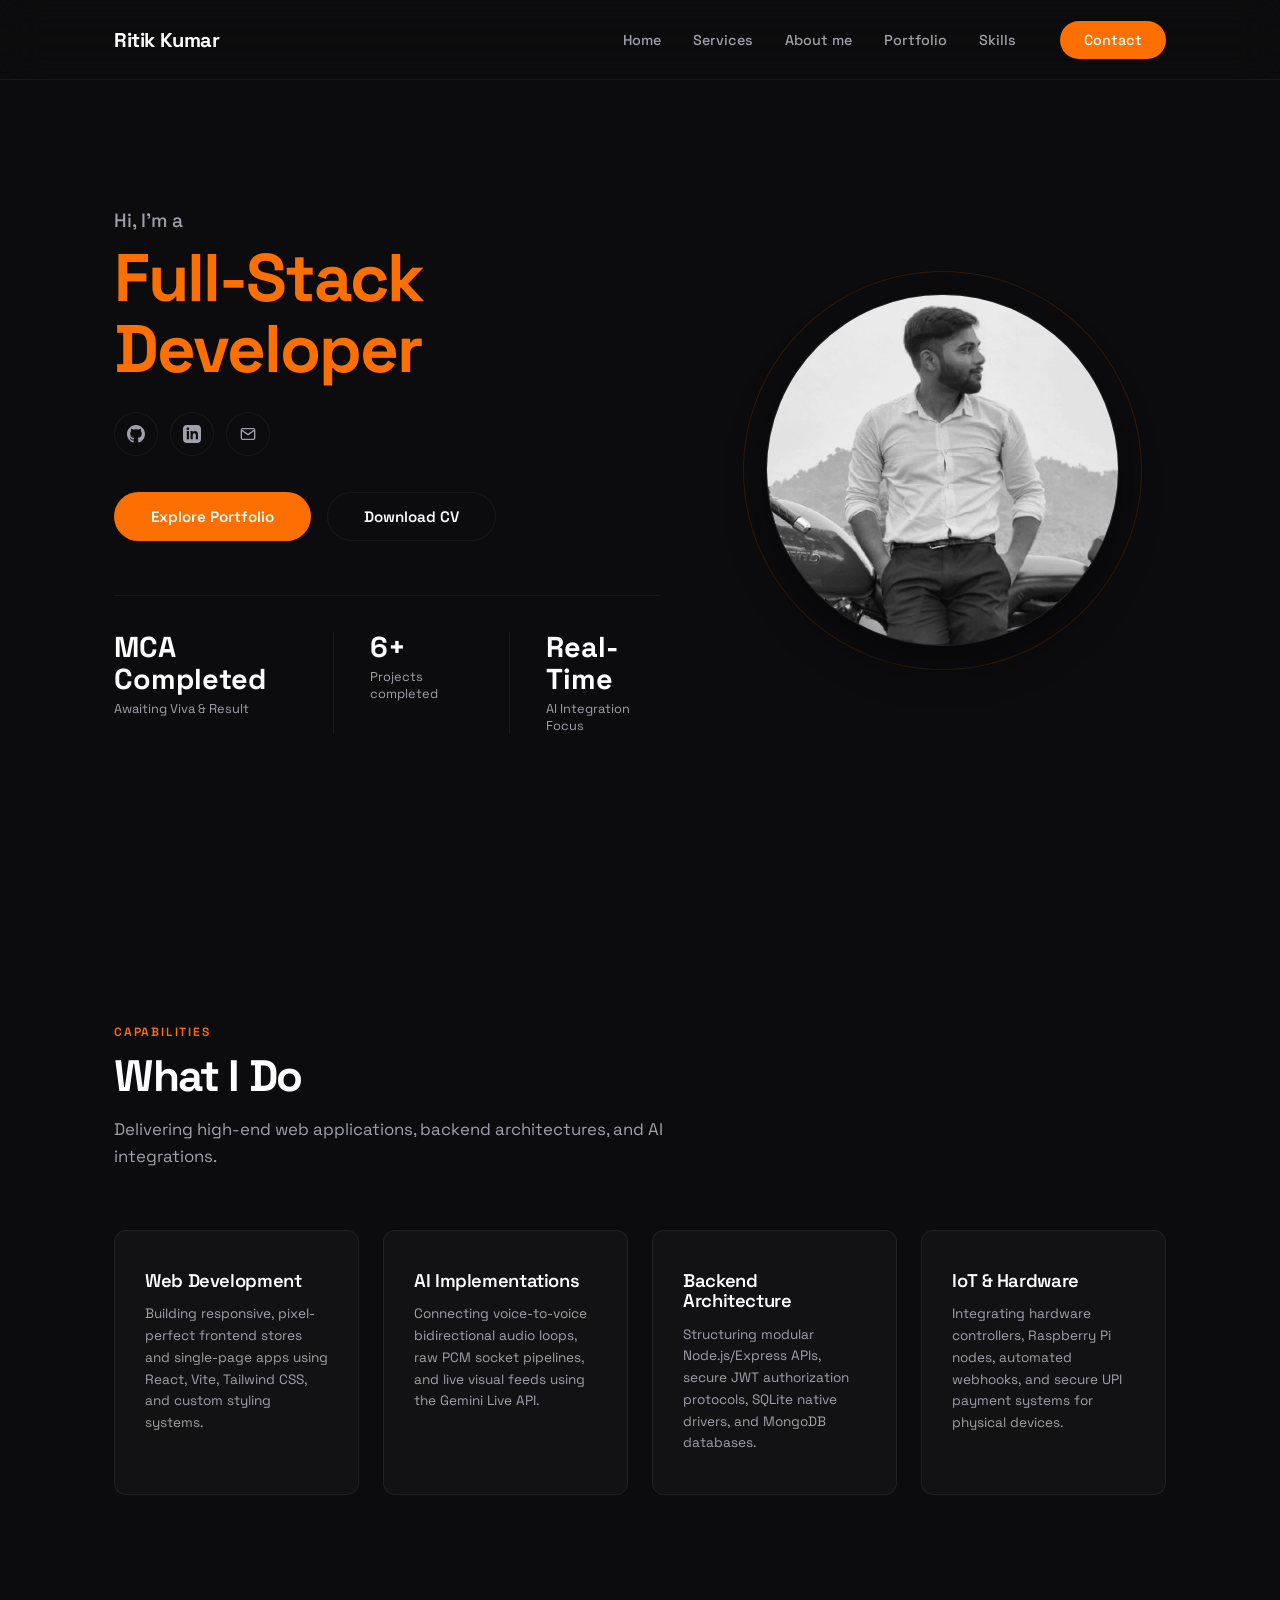
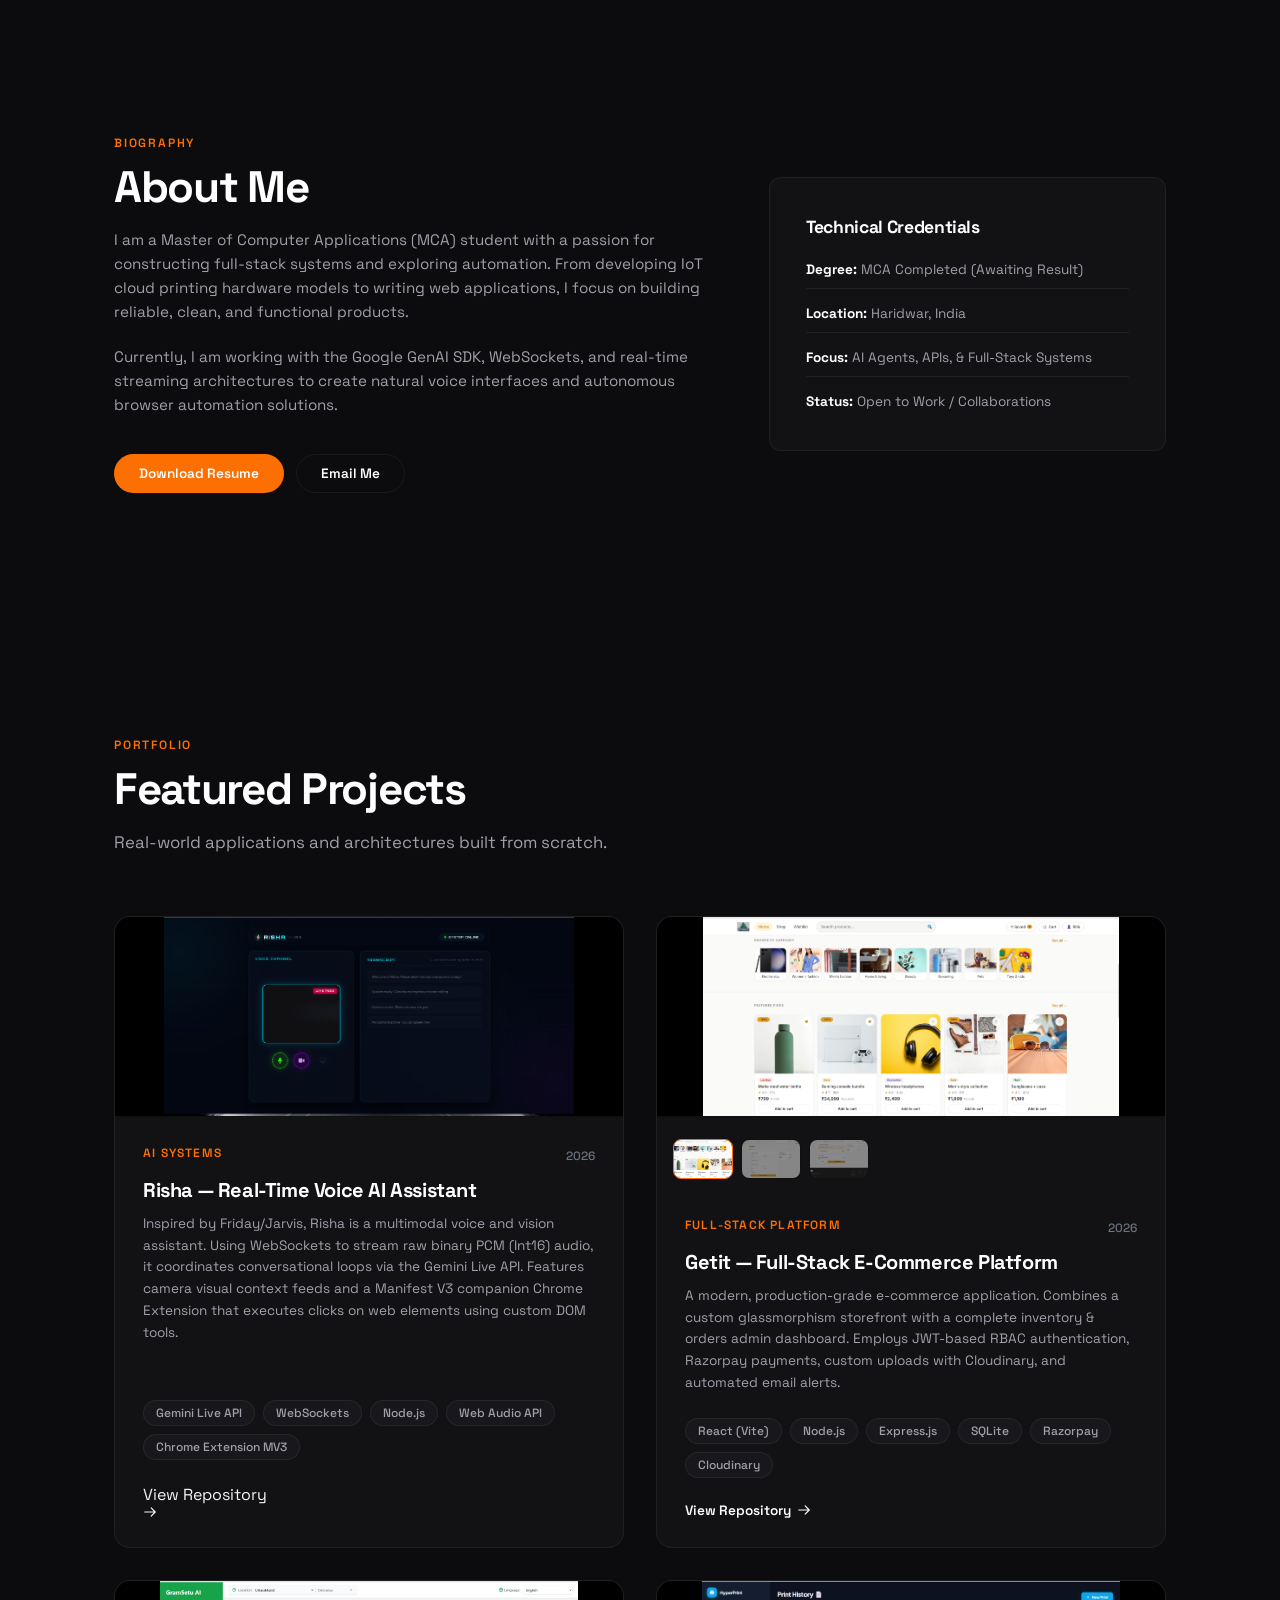
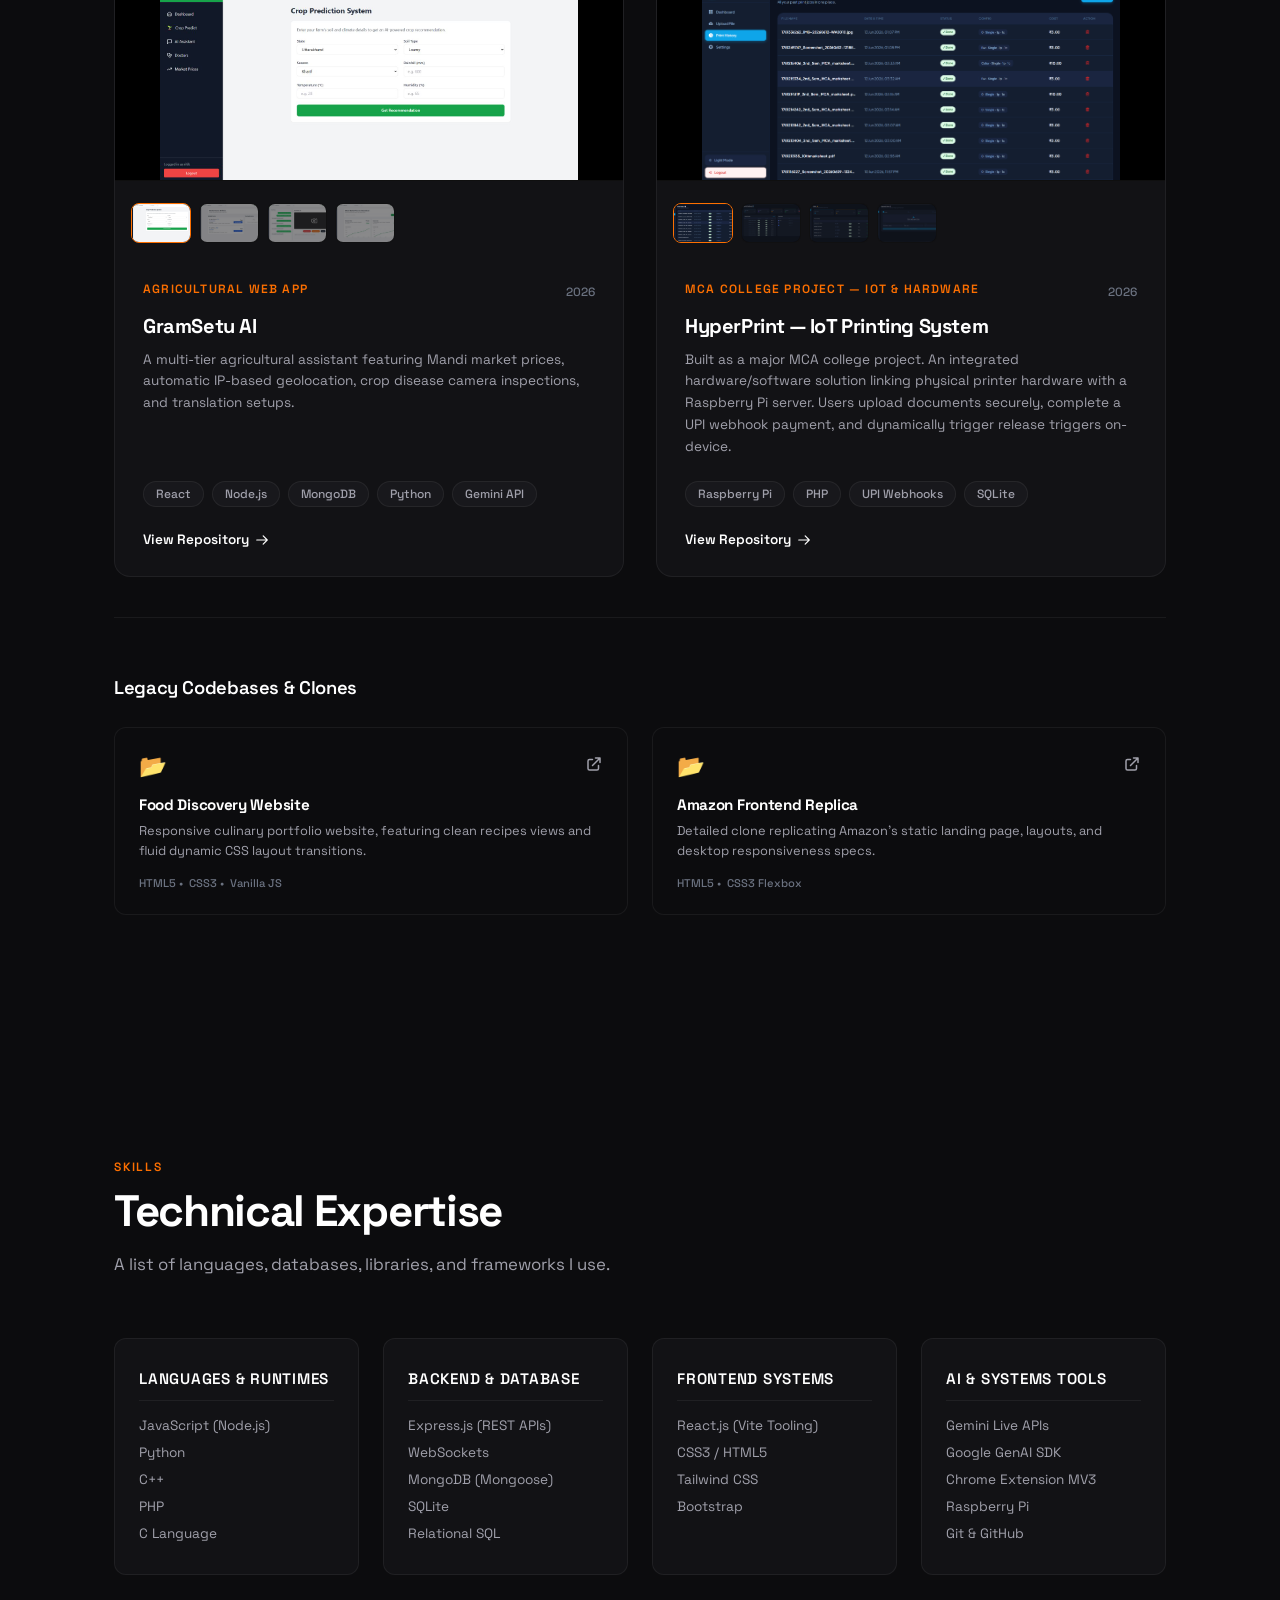
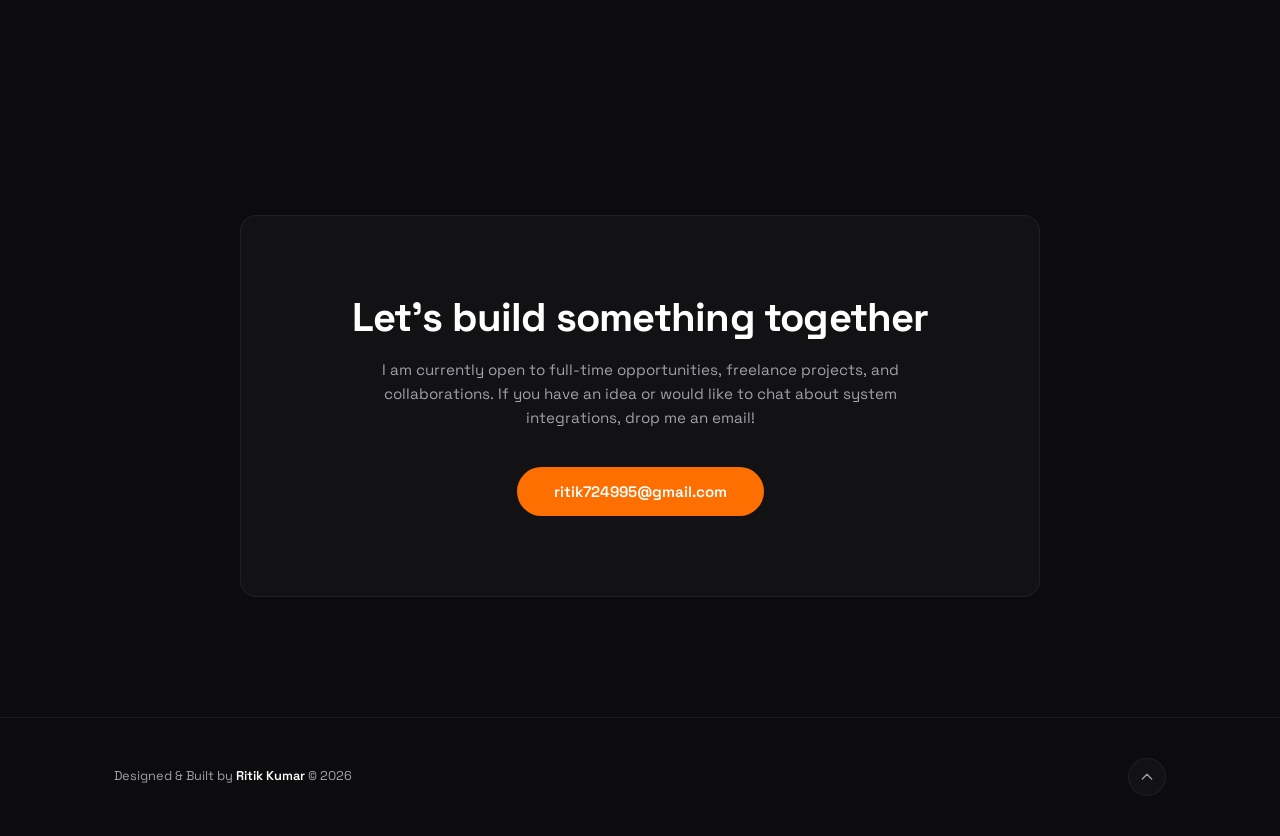
==== commit 3a3a0a19: "Fix GitHub link in portfolio" ====
--- a/index.html
+++ b/index.html
@@ -17,7 +17,7 @@
   <link href="https://fonts.googleapis.com/css2?family=Space+Grotesk:wght@300;400;500;600;700&family=Inter:wght@300;400;500;600;700&display=swap" rel="stylesheet" />
 
   <!-- Styles -->
-  <link rel="stylesheet" href="style.css" />
+  <link rel="stylesheet" href="style.css?v=2" />
 </head>
 <body>
 
@@ -57,13 +57,13 @@
         <!-- Social Icons Row -->
         <div class="hero-social-row">
           <a href="https://github.com/ritik-co" target="_blank" rel="noopener noreferrer" class="social-circ-btn" aria-label="GitHub">
-            <svg viewBox="0 0 24 24" fill="currentColor" class="social-svg"><path d="M12 0c-6.626 0-12 5.373-12 12 0 5.302 3.438 9.8 8.207 11.387.599.111.793-.261.793-.577v-2.234c-3.338.726-4.033-1.416-4.033-1.416-.546-1.387-1.333-1.756-1.333-1.756-1.089-.745.083-.729.083-.729 1.205.084 1.839 1.237 1.839 1.237 1.07 1.834 2.807 1.304 3.492.997.107-.775.418-1.305.762-1.604-2.665-.305-5.467-1.334-5.467-5.931 0-1.311.469-2.381 1.236-3.221-.124-.303-.535-1.524.117-3.176 0 0 1.008-.322 3.301 1.23.957-.266 1.983-.399 3.003-.404 1.02.005 2.047.138 3.006.404 2.291-1.552 3.297-1.23 3.297-1.23.653 1.653.242 2.874.118 3.176.77.84 1.235 1.911 1.235 3.221 0 4.609-2.807 5.624-5.479 5.921.43.372.823 1.102.823 2.222v3.293c0 .319.192.694.801.576 4.765-1.589 8.199-6.086 8.199-11.386 0-6.627-5.373-12-12-12z"/></svg>
+            <svg viewBox="0 0 24 24" fill="currentColor" class="social-svg" width="18" height="18"><path d="M12 0c-6.626 0-12 5.373-12 12 0 5.302 3.438 9.8 8.207 11.387.599.111.793-.261.793-.577v-2.234c-3.338.726-4.033-1.416-4.033-1.416-.546-1.387-1.333-1.756-1.333-1.756-1.089-.745.083-.729.083-.729 1.205.084 1.839 1.237 1.839 1.237 1.07 1.834 2.807 1.304 3.492.997.107-.775.418-1.305.762-1.604-2.665-.305-5.467-1.334-5.467-5.931 0-1.311.469-2.381 1.236-3.221-.124-.303-.535-1.524.117-3.176 0 0 1.008-.322 3.301 1.23.957-.266 1.983-.399 3.003-.404 1.02.005 2.047.138 3.006.404 2.291-1.552 3.297-1.23 3.297-1.23.653 1.653.242 2.874.118 3.176.77.84 1.235 1.911 1.235 3.221 0 4.609-2.807 5.624-5.479 5.921.43.372.823 1.102.823 2.222v3.293c0 .319.192.694.801.576 4.765-1.589 8.199-6.086 8.199-11.386 0-6.627-5.373-12-12-12z"/></svg>
           </a>
           <a href="https://www.linkedin.com/in/ritik-kumar-in/" target="_blank" rel="noopener noreferrer" class="social-circ-btn" aria-label="LinkedIn">
-            <svg viewBox="0 0 24 24" fill="currentColor" class="social-svg"><path d="M19 0h-14c-2.761 0-5 2.239-5 5v14c0 2.761 2.239 5 5 5h14c2.762 0 5-2.239 5-5v-14c0-2.761-2.238-5-5-5zm-11 19h-3v-11h3v11zm-1.5-12.268c-.966 0-1.75-.779-1.75-1.75s.784-1.75 1.75-1.75 1.75.779 1.75 1.75-.784 1.75-1.75 1.75zm13.5 12.268h-3v-5.604c0-3.368-4-3.113-4 0v5.604h-3v-11h3v1.765c1.396-2.586 7-2.777 7 2.476v6.759z"/></svg>
+            <svg viewBox="0 0 24 24" fill="currentColor" class="social-svg" width="18" height="18"><path d="M19 0h-14c-2.761 0-5 2.239-5 5v14c0 2.761 2.239 5 5 5h14c2.762 0 5-2.239 5-5v-14c0-2.761-2.238-5-5-5zm-11 19h-3v-11h3v11zm-1.5-12.268c-.966 0-1.75-.779-1.75-1.75s.784-1.75 1.75-1.75 1.75.779 1.75 1.75-.784 1.75-1.75 1.75zm13.5 12.268h-3v-5.604c0-3.368-4-3.113-4 0v5.604h-3v-11h3v1.765c1.396-2.586 7-2.777 7 2.476v6.759z"/></svg>
           </a>
           <a href="mailto:ritik724995@gmail.com" class="social-circ-btn" aria-label="Email">
-            <svg fill="none" stroke="currentColor" stroke-width="2" viewBox="0 0 24 24" class="social-svg" style="padding:1px"><path d="M4 4h16c1.1 0 2 .9 2 2v12c0 1.1-.9 2-2 2H4c-1.1 0-2-.9-2-2V6c0-1.1.9-2 2-2z"/><polyline points="22,6 12,13 2,6"/></svg>
+            <svg fill="none" stroke="currentColor" stroke-width="2" viewBox="0 0 24 24" class="social-svg" style="padding:1px" width="18" height="18"><polyline points="22,6 12,13 2,6"/><rect x="2" y="4" width="20" height="16" rx="2"/></svg>
           </a>
         </div>
 
@@ -201,7 +201,7 @@
               <span class="tech-tag">Web Audio API</span>
               <span class="tech-tag">Chrome Extension MV3</span>
             </div>
-            <a href="https://github.com/ritik-co" target="_blank" rel="noopener noreferrer" class="grid-card-link">
+            <a href="https://github.com/ritik-co/risha-ai" target="_blank" rel="noopener noreferrer" class="grid-card-link"></a>
               View Repository 
               <svg class="link-arrow" fill="none" stroke="currentColor" stroke-width="2" viewBox="0 0 24 24"><path stroke-linecap="round" stroke-linejoin="round" d="M14 5l7 7m0 0l-7 7m7-7H3" /></svg>
             </a>
@@ -283,7 +283,7 @@
               <span class="tech-tag">Python</span>
               <span class="tech-tag">Gemini API</span>
             </div>
-            <a href="https://github.com/ritik-co" target="_blank" rel="noopener noreferrer" class="grid-card-link">
+            <a href="https://github.com/ritik-co/gramsetu-ai" target="_blank" rel="noopener noreferrer" class="grid-card-link">
               View Repository 
               <svg class="link-arrow" fill="none" stroke="currentColor" stroke-width="2" viewBox="0 0 24 24"><path stroke-linecap="round" stroke-linejoin="round" d="M14 5l7 7m0 0l-7 7m7-7H3" /></svg>
             </a>
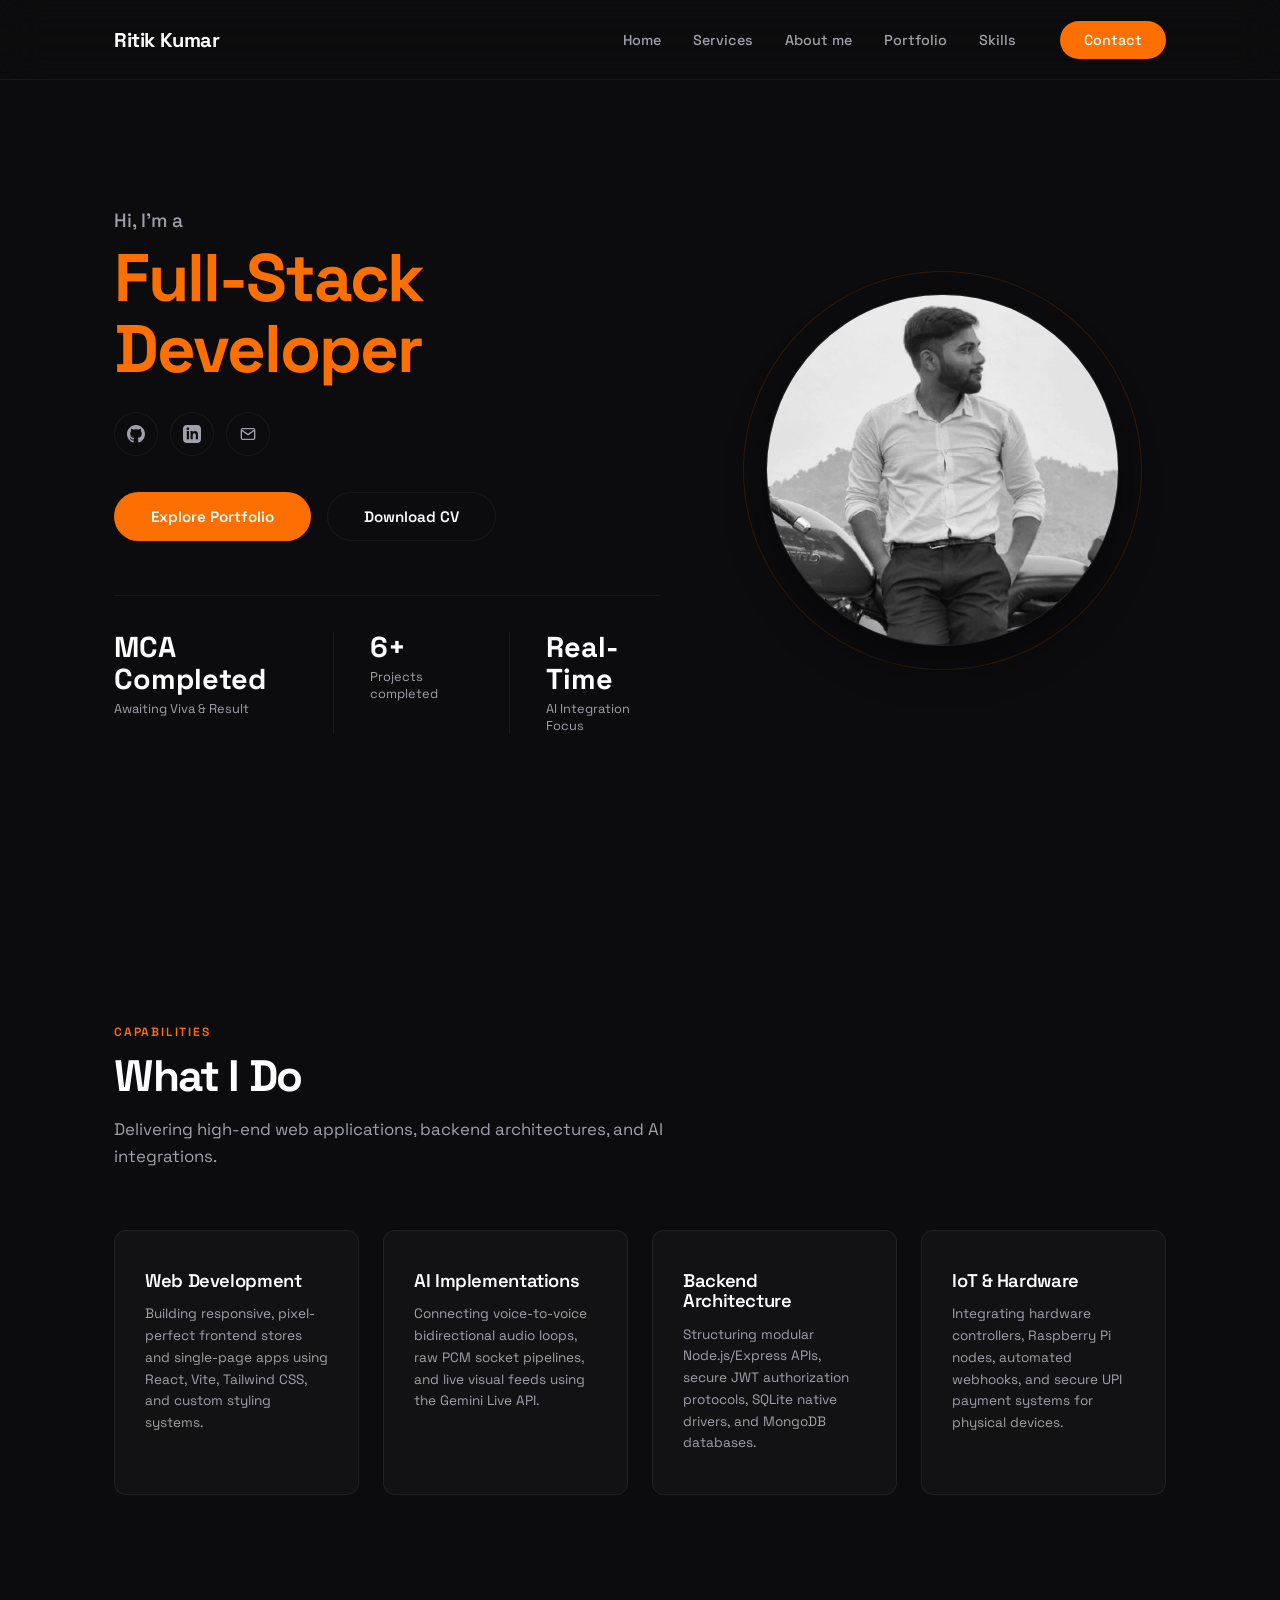
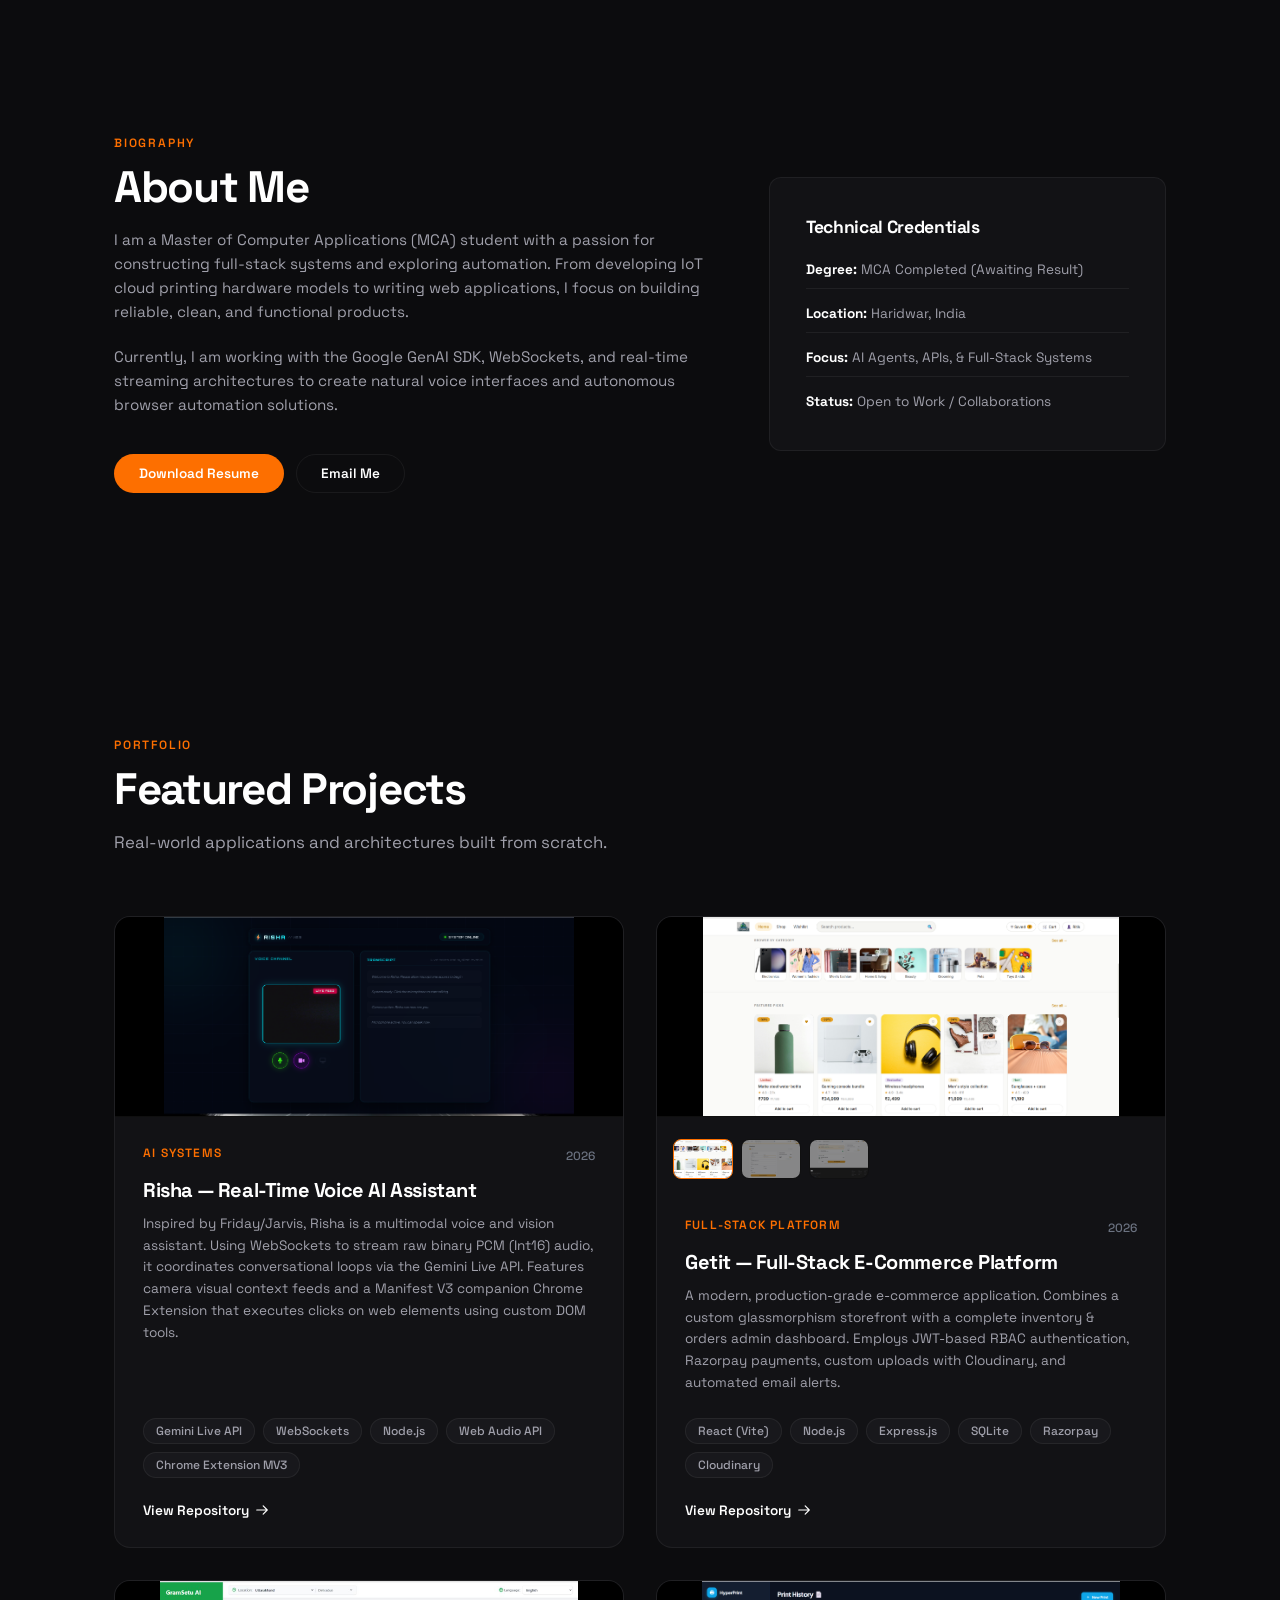
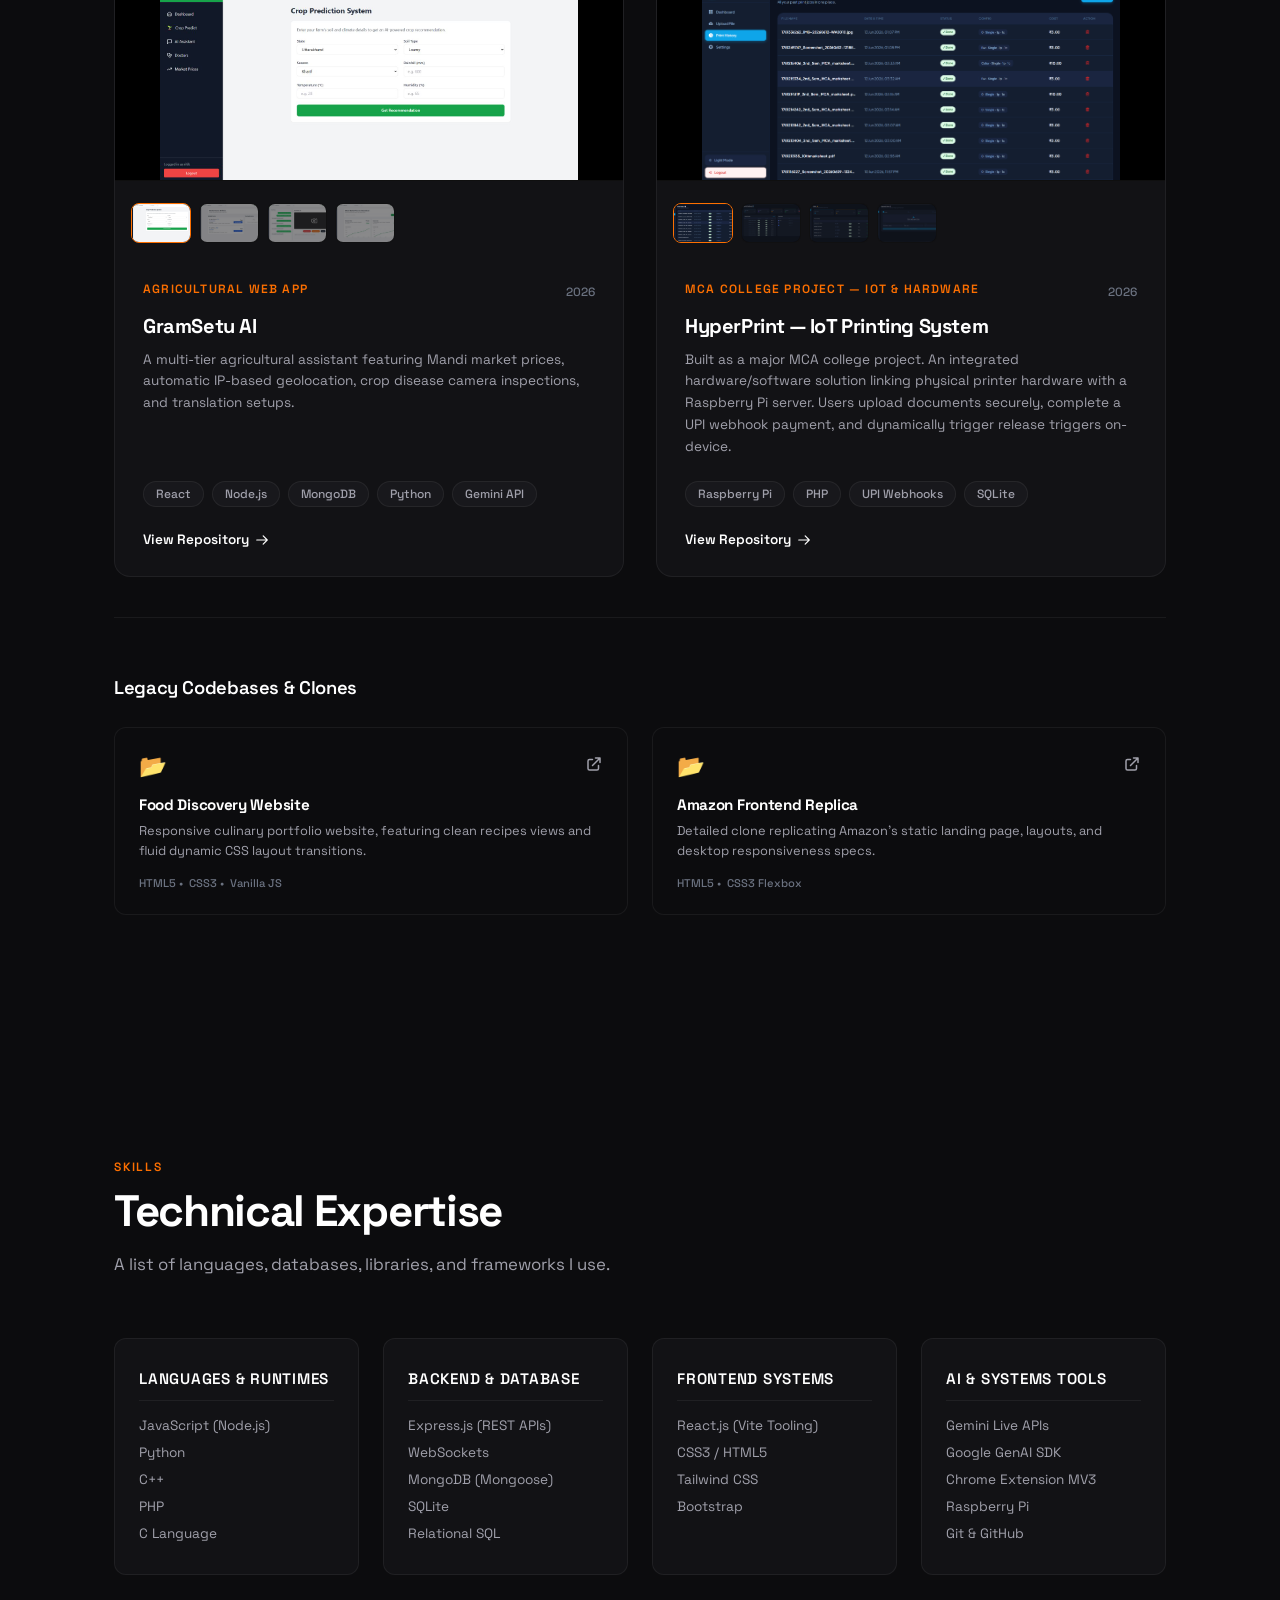
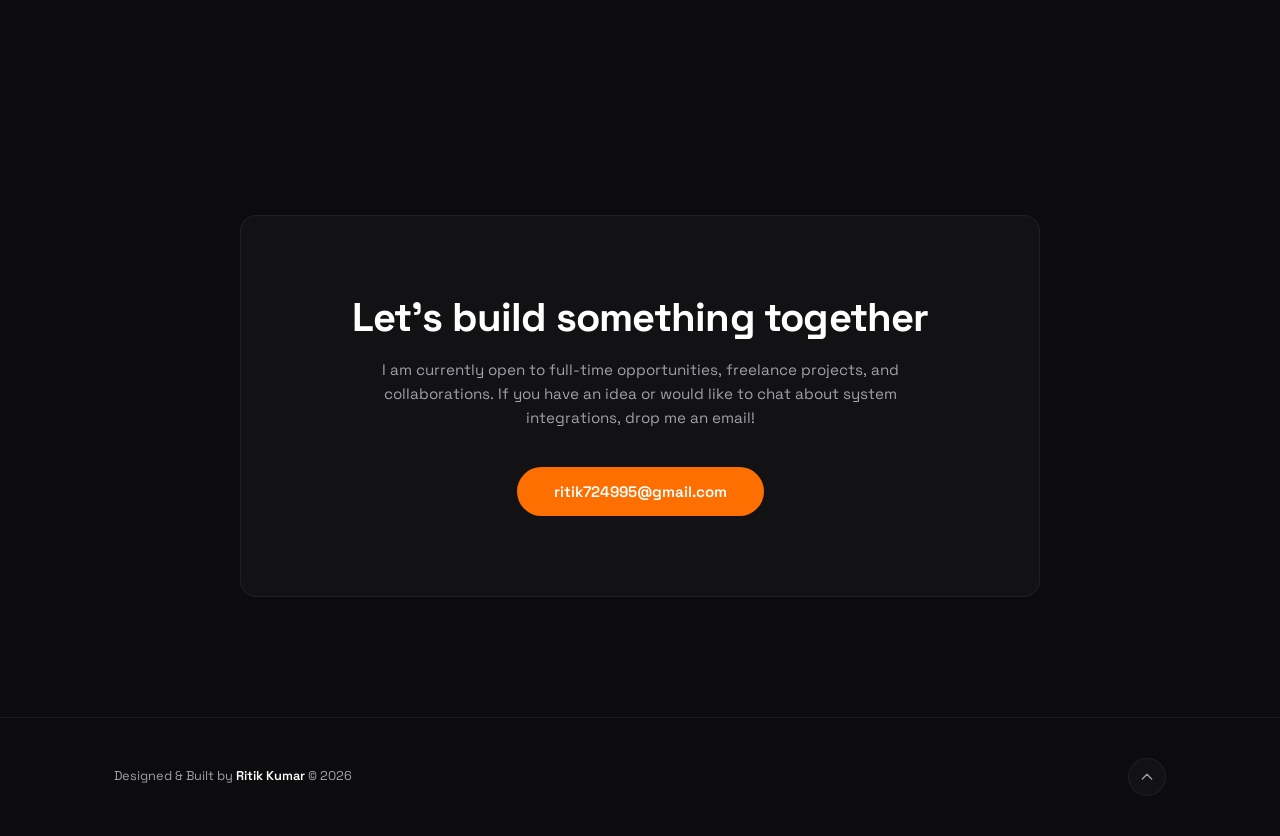
==== commit 237677c4: "Update project links and portfolio content" ====
--- a/index.html
+++ b/index.html
@@ -201,7 +201,7 @@
               <span class="tech-tag">Web Audio API</span>
               <span class="tech-tag">Chrome Extension MV3</span>
             </div>
-            <a href="https://github.com/ritik-co/risha-ai" target="_blank" rel="noopener noreferrer" class="grid-card-link"></a>
+            <a href="https://github.com/ritik-co/risha-ai" target="_blank" rel="noopener noreferrer" class="grid-card-link">
               View Repository 
               <svg class="link-arrow" fill="none" stroke="currentColor" stroke-width="2" viewBox="0 0 24 24"><path stroke-linecap="round" stroke-linejoin="round" d="M14 5l7 7m0 0l-7 7m7-7H3" /></svg>
             </a>
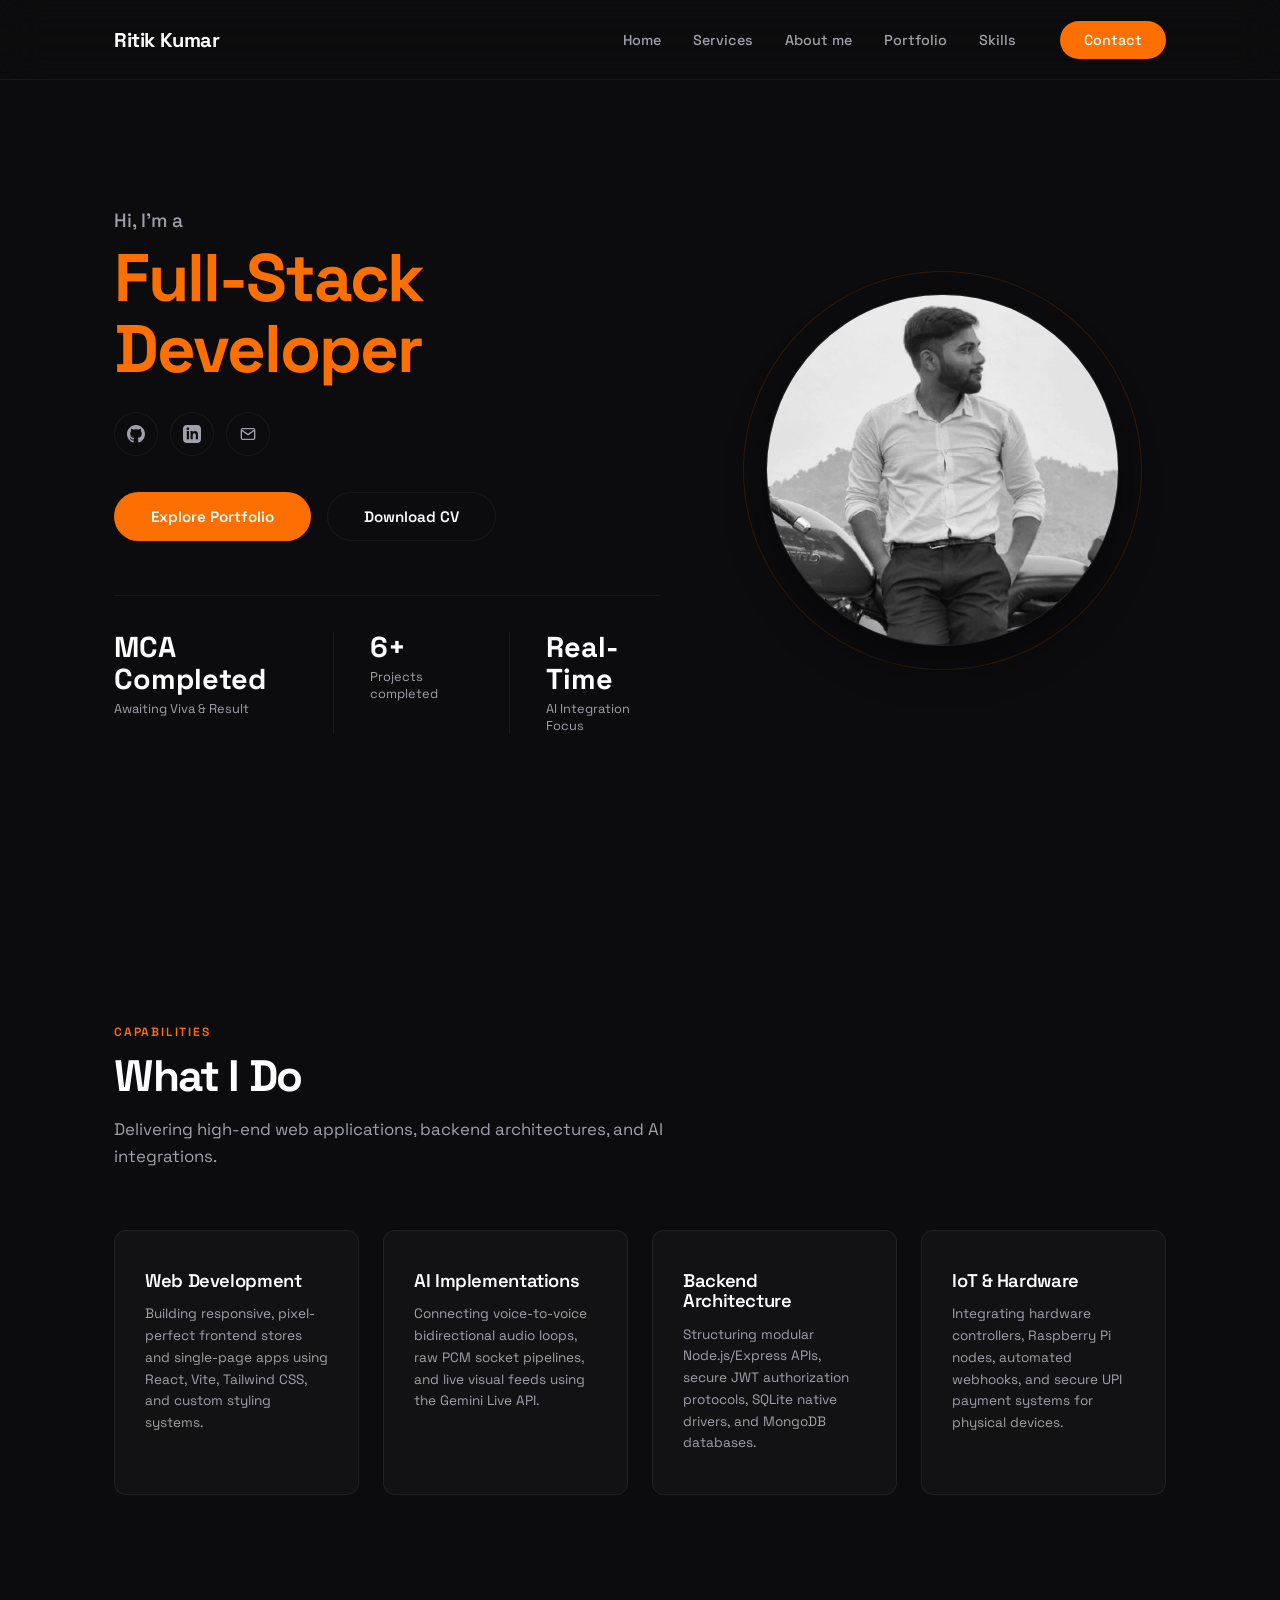
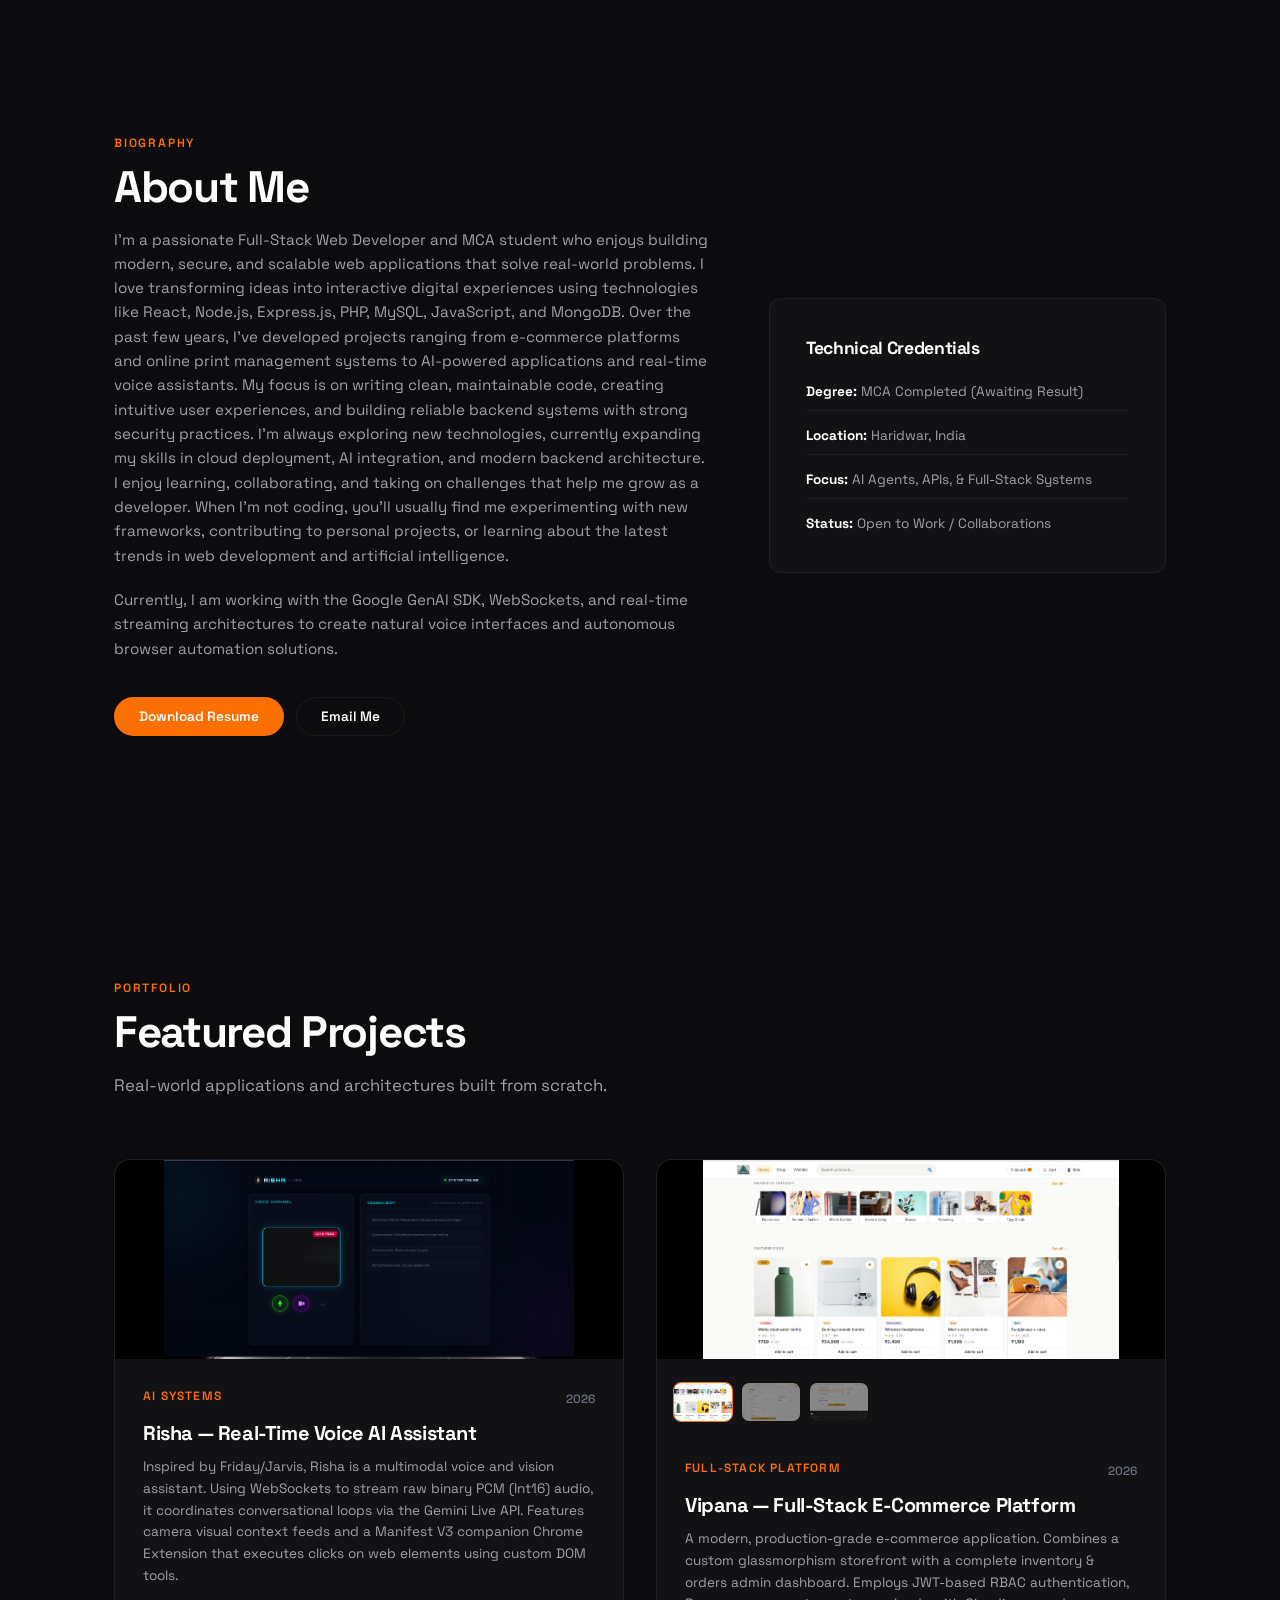
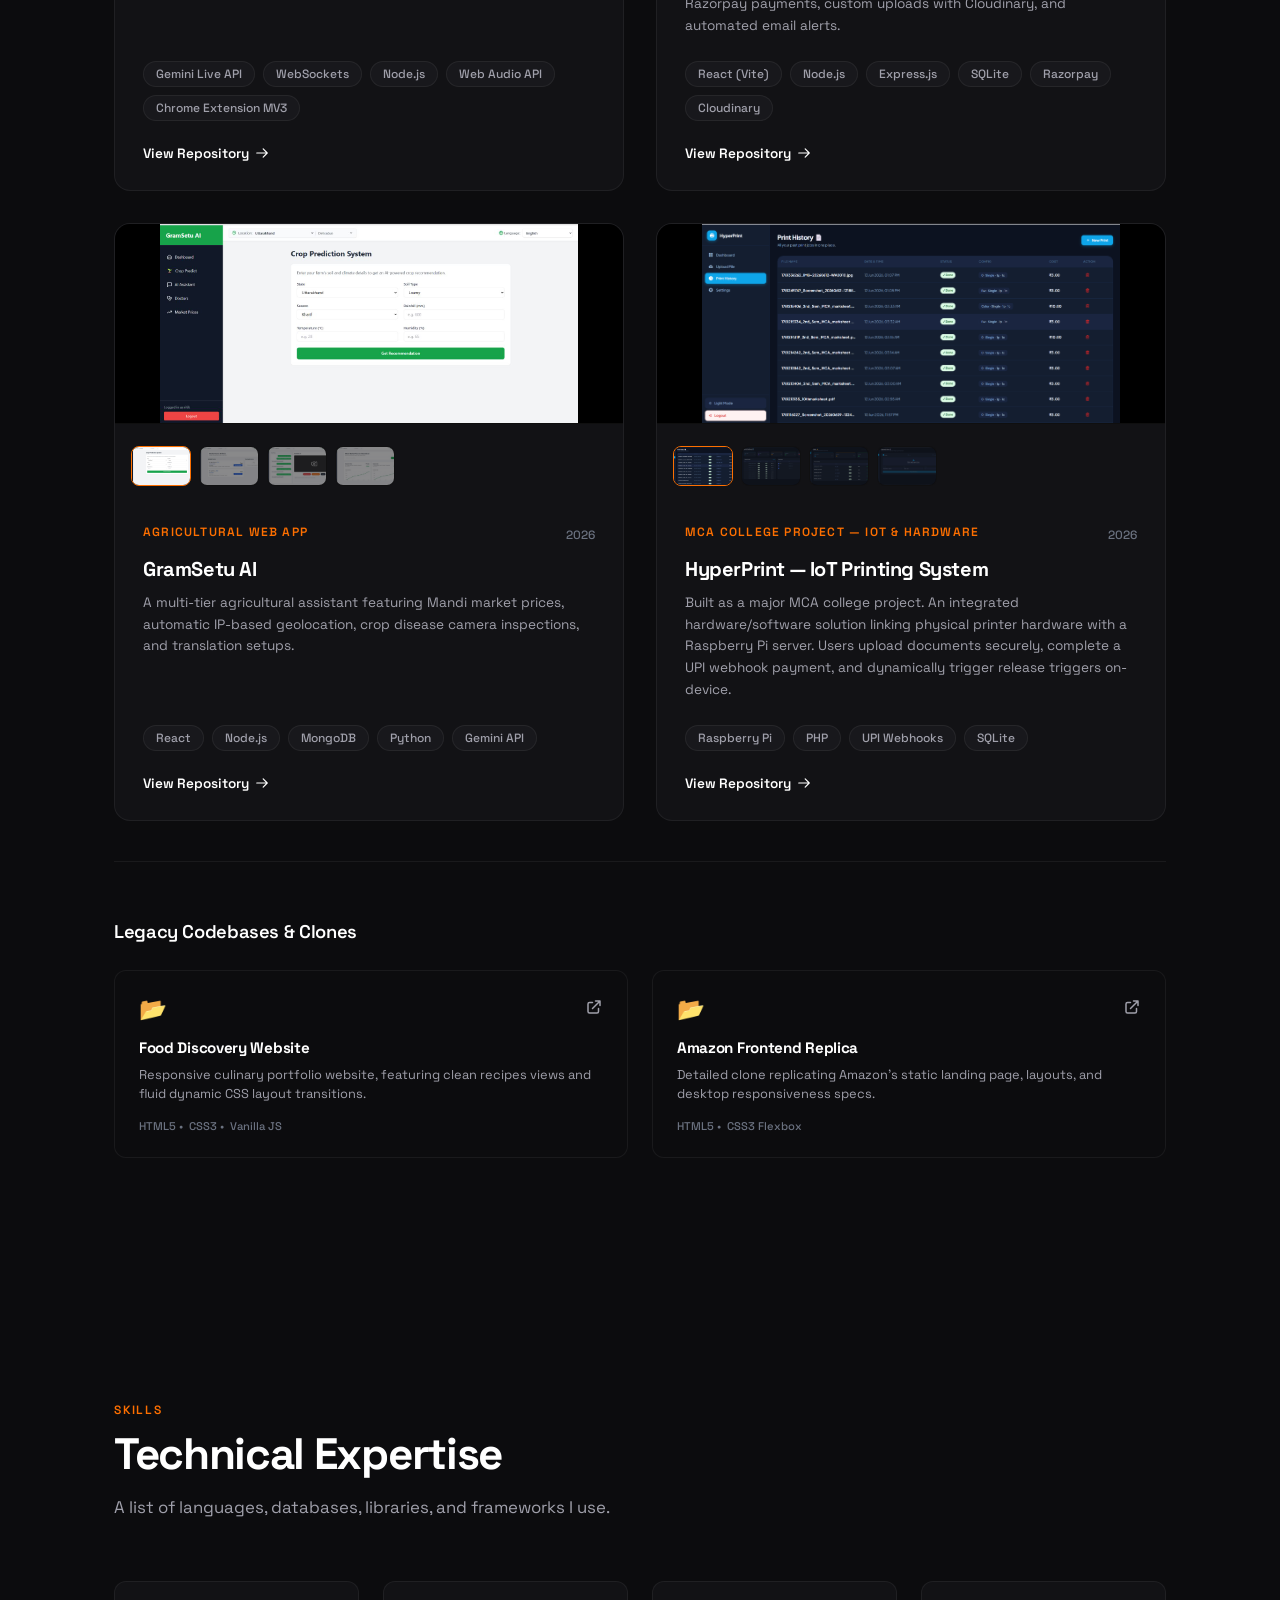
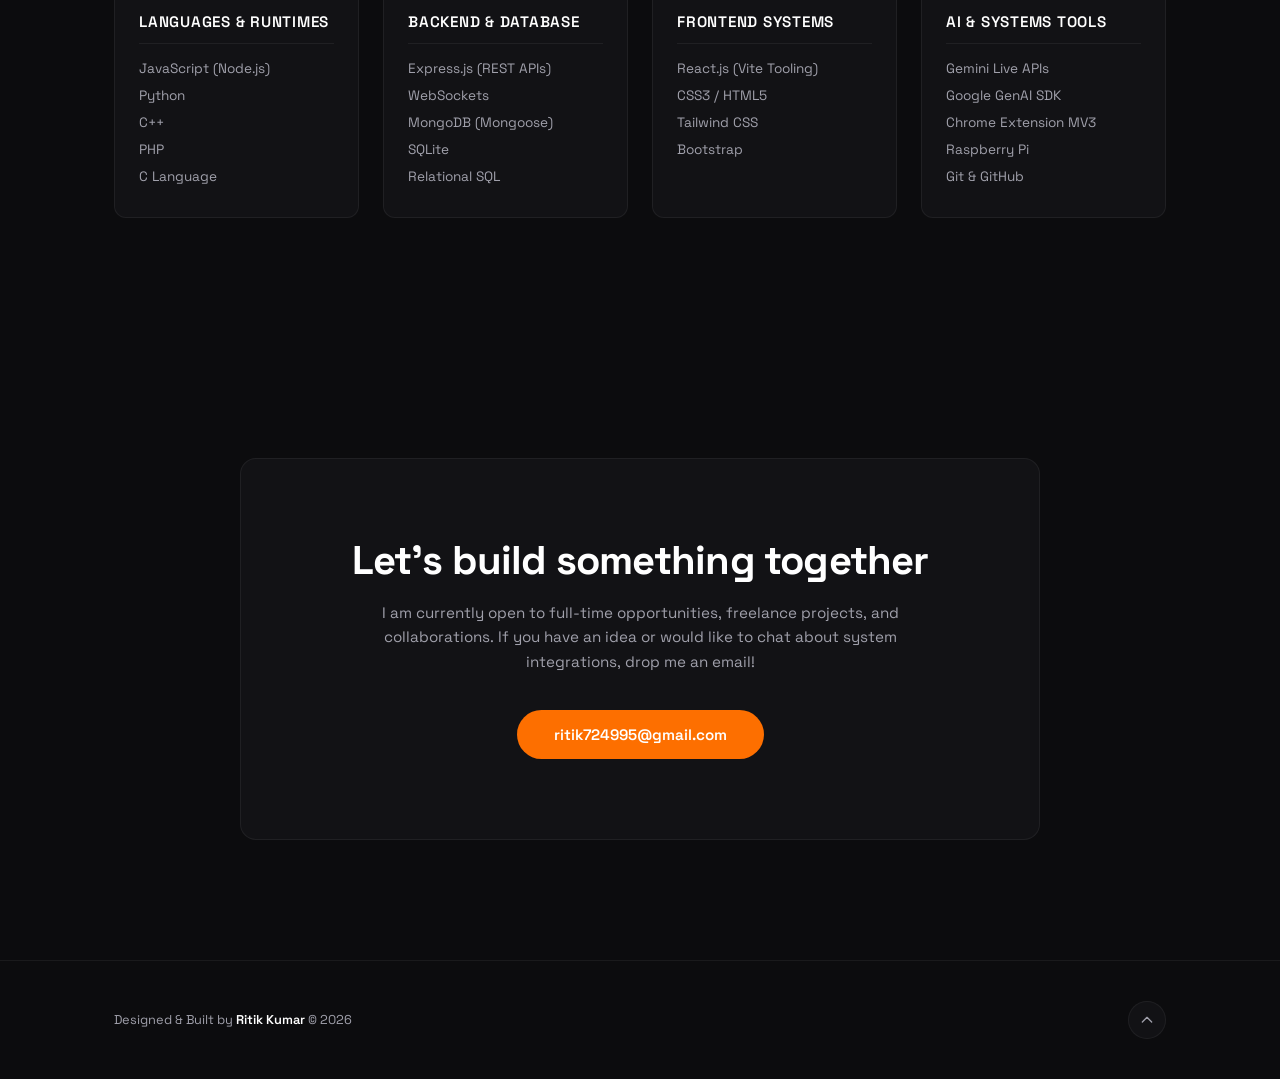
==== commit 5d50e8f4: "update resume" ====
--- a/index.html
+++ b/index.html
@@ -143,7 +143,13 @@
           <span class="section-label">Biography</span>
           <h2 class="section-title">About Me</h2>
           <p class="about-paragraph">
-            I am a Master of Computer Applications (MCA) student with a passion for constructing full-stack systems and exploring automation. From developing IoT cloud printing hardware models to writing web applications, I focus on building reliable, clean, and functional products.
+            I'm a passionate Full-Stack Web Developer and MCA student who enjoys building modern, secure, and scalable web applications that solve real-world problems. I love transforming ideas into interactive digital experiences using technologies like React, Node.js, Express.js, PHP, MySQL, JavaScript, and MongoDB.
+
+            Over the past few years, I've developed projects ranging from e-commerce platforms and online print management systems to AI-powered applications and real-time voice assistants. My focus is on writing clean, maintainable code, creating intuitive user experiences, and building reliable backend systems with strong security practices.
+
+            I'm always exploring new technologies, currently expanding my skills in cloud deployment, AI integration, and modern backend architecture. I enjoy learning, collaborating, and taking on challenges that help me grow as a developer.
+
+            When I'm not coding, you'll usually find me experimenting with new frameworks, contributing to personal projects, or learning about the latest trends in web development and artificial intelligence.
           </p>
           <p class="about-paragraph">
             Currently, I am working with the Google GenAI SDK, WebSockets, and real-time streaming architectures to create natural voice interfaces and autonomous browser automation solutions.
@@ -208,7 +214,7 @@
           </div>
         </div>
 
-        <!-- PROJECT 2: Getit E-Commerce -->
+        <!-- PROJECT 2: Vipana E-Commerce -->
         <div class="project-grid-card reveal">
           <div class="project-gallery">
             <div class="grid-card-image-bezel">
@@ -231,7 +237,7 @@
               <span class="project-category-text">Full-Stack Platform</span>
               <span class="project-year">2026</span>
             </div>
-            <h4>Getit — Full-Stack E-Commerce Platform</h4>
+            <h4> Vipana  — Full-Stack E-Commerce Platform</h4>
             <p>A modern, production-grade e-commerce application. Combines a custom glassmorphism storefront with a complete inventory & orders admin dashboard. Employs JWT-based RBAC authentication, Razorpay payments, custom uploads with Cloudinary, and automated email alerts.</p>
             <div class="tech-tag-grid small-gap">
               <span class="tech-tag">React (Vite)</span>
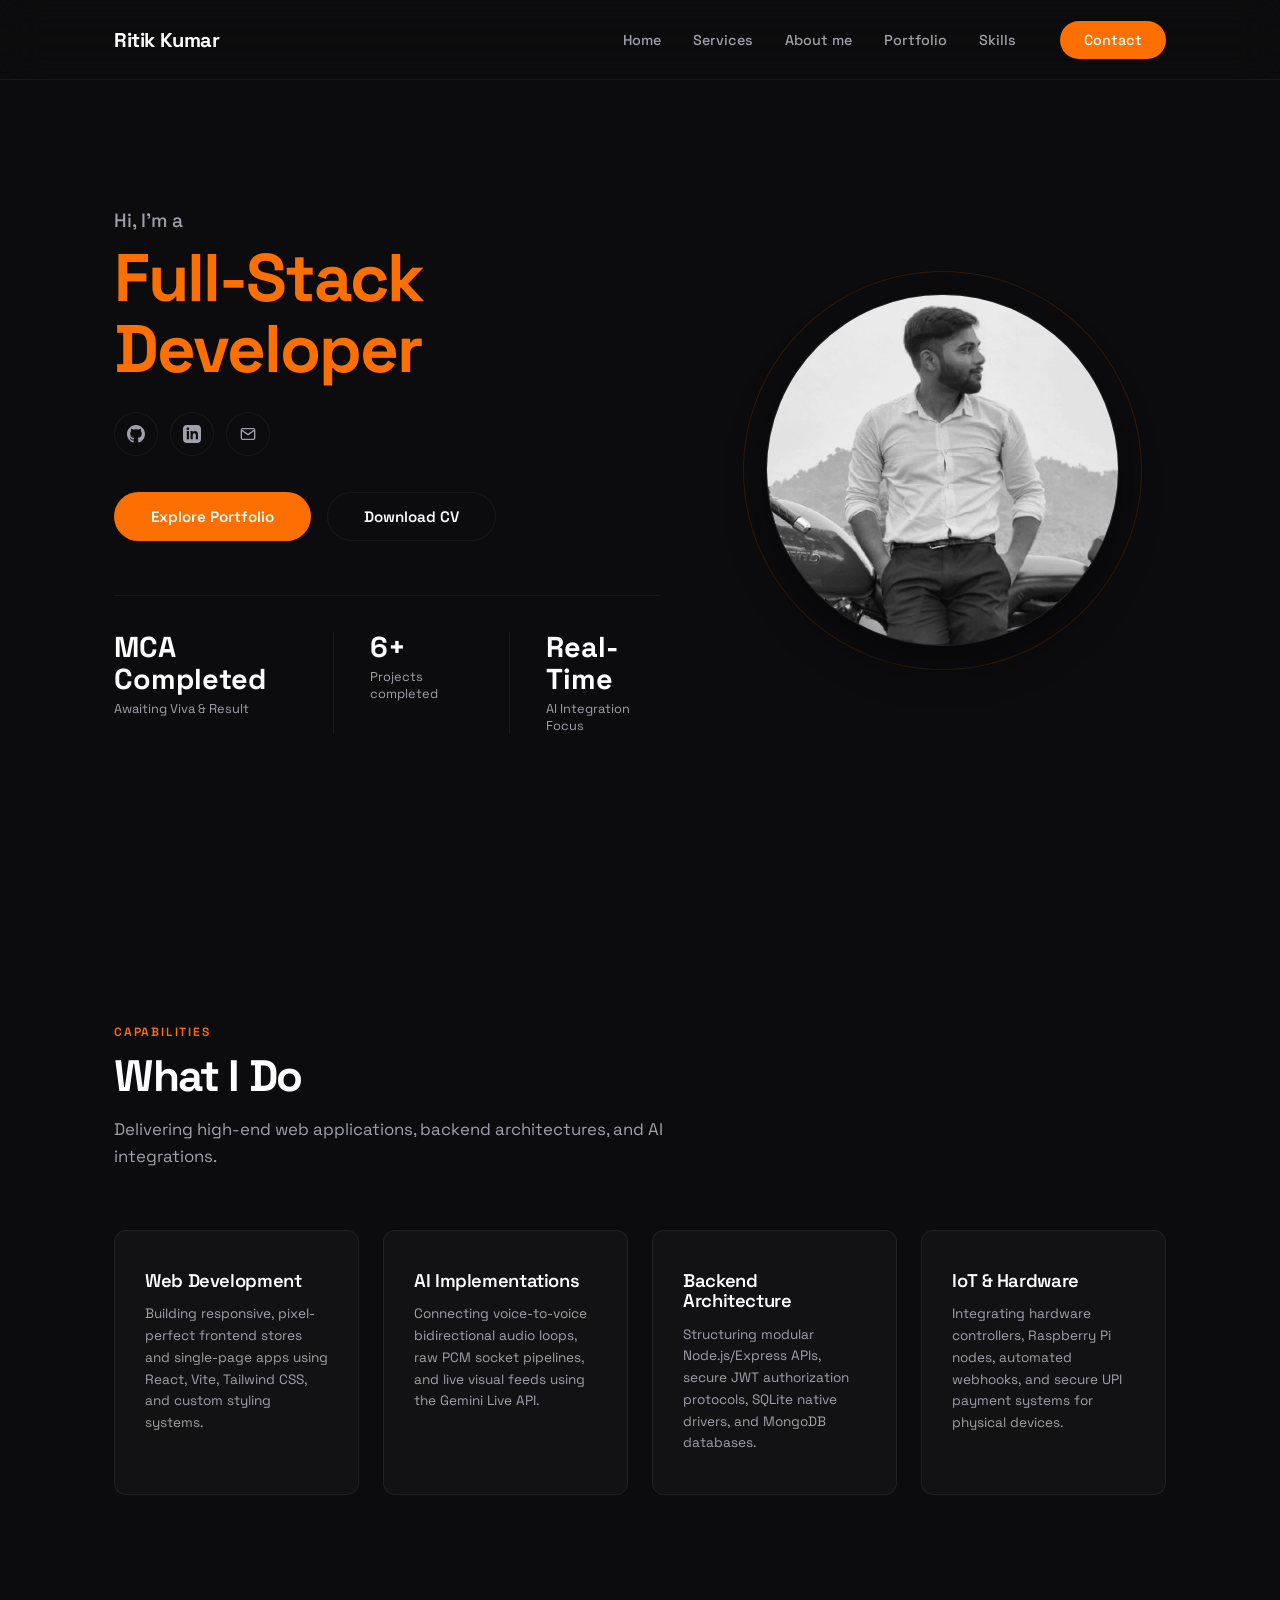
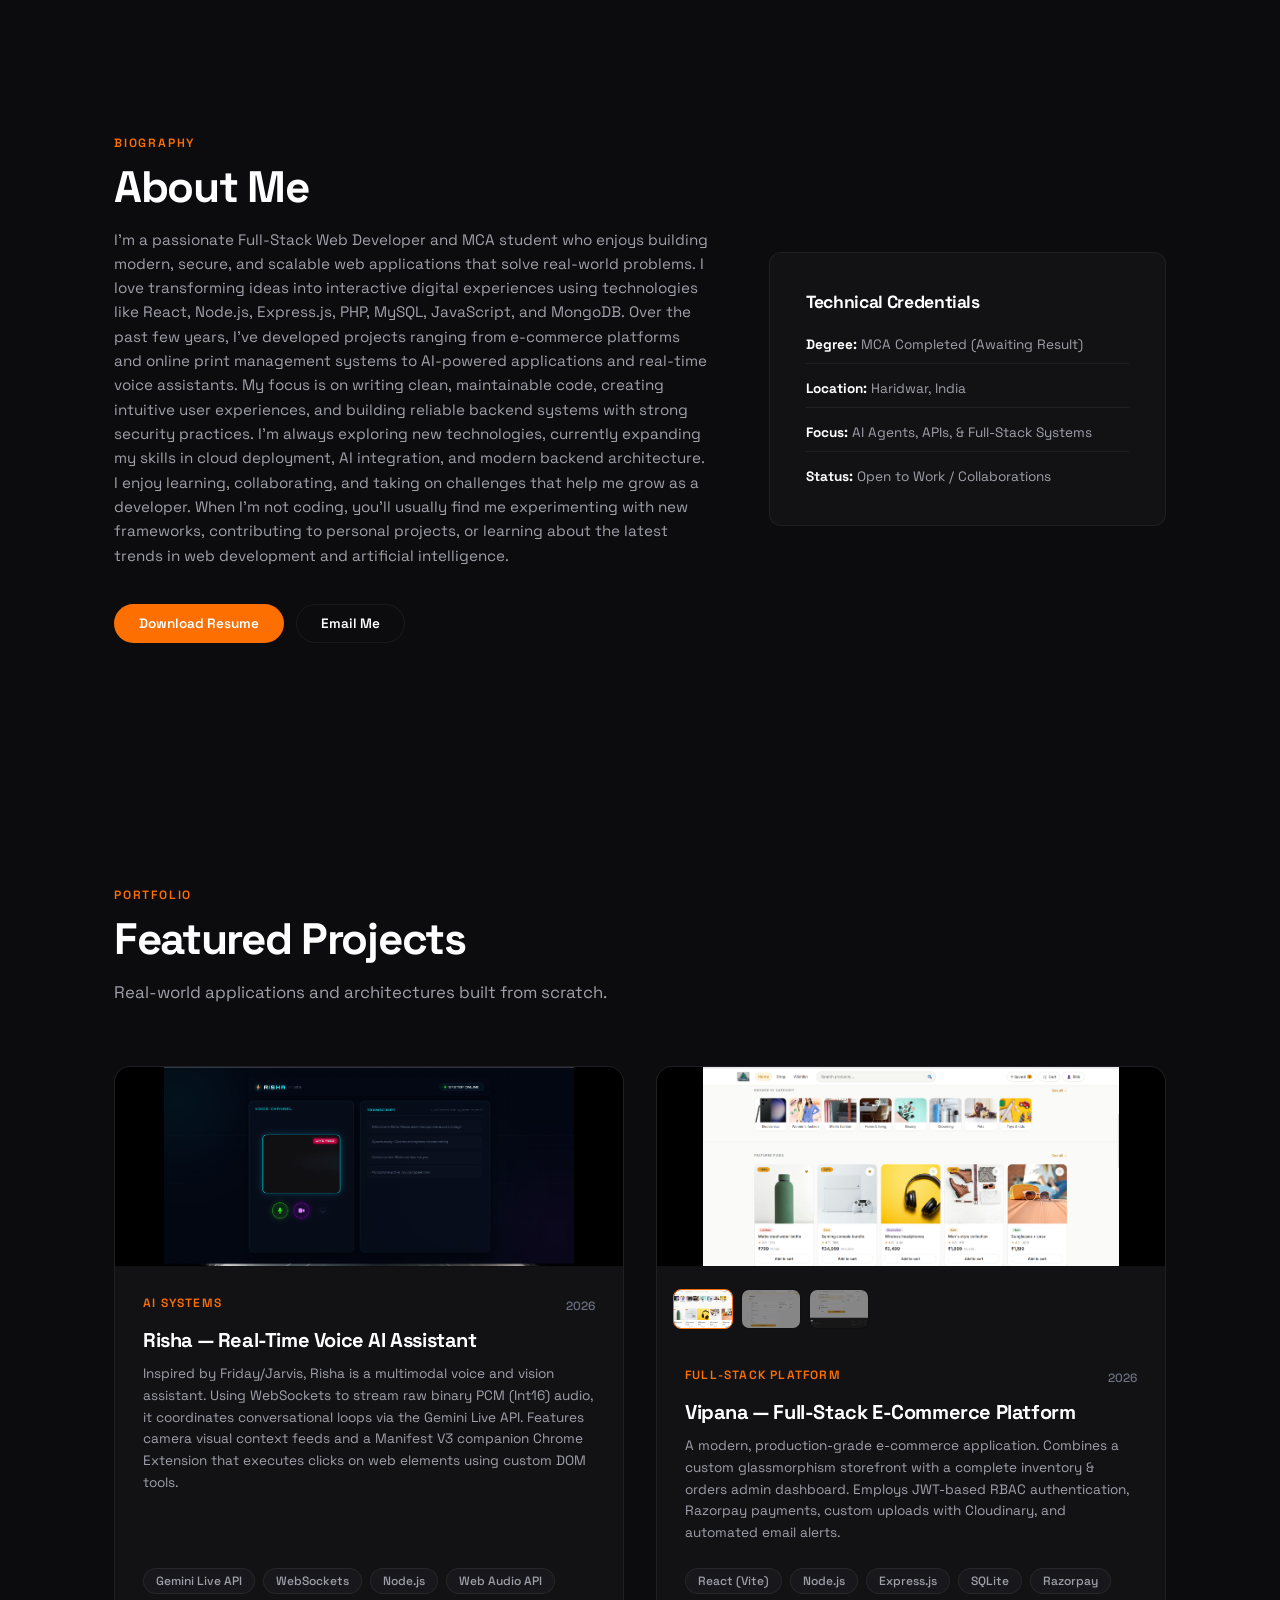
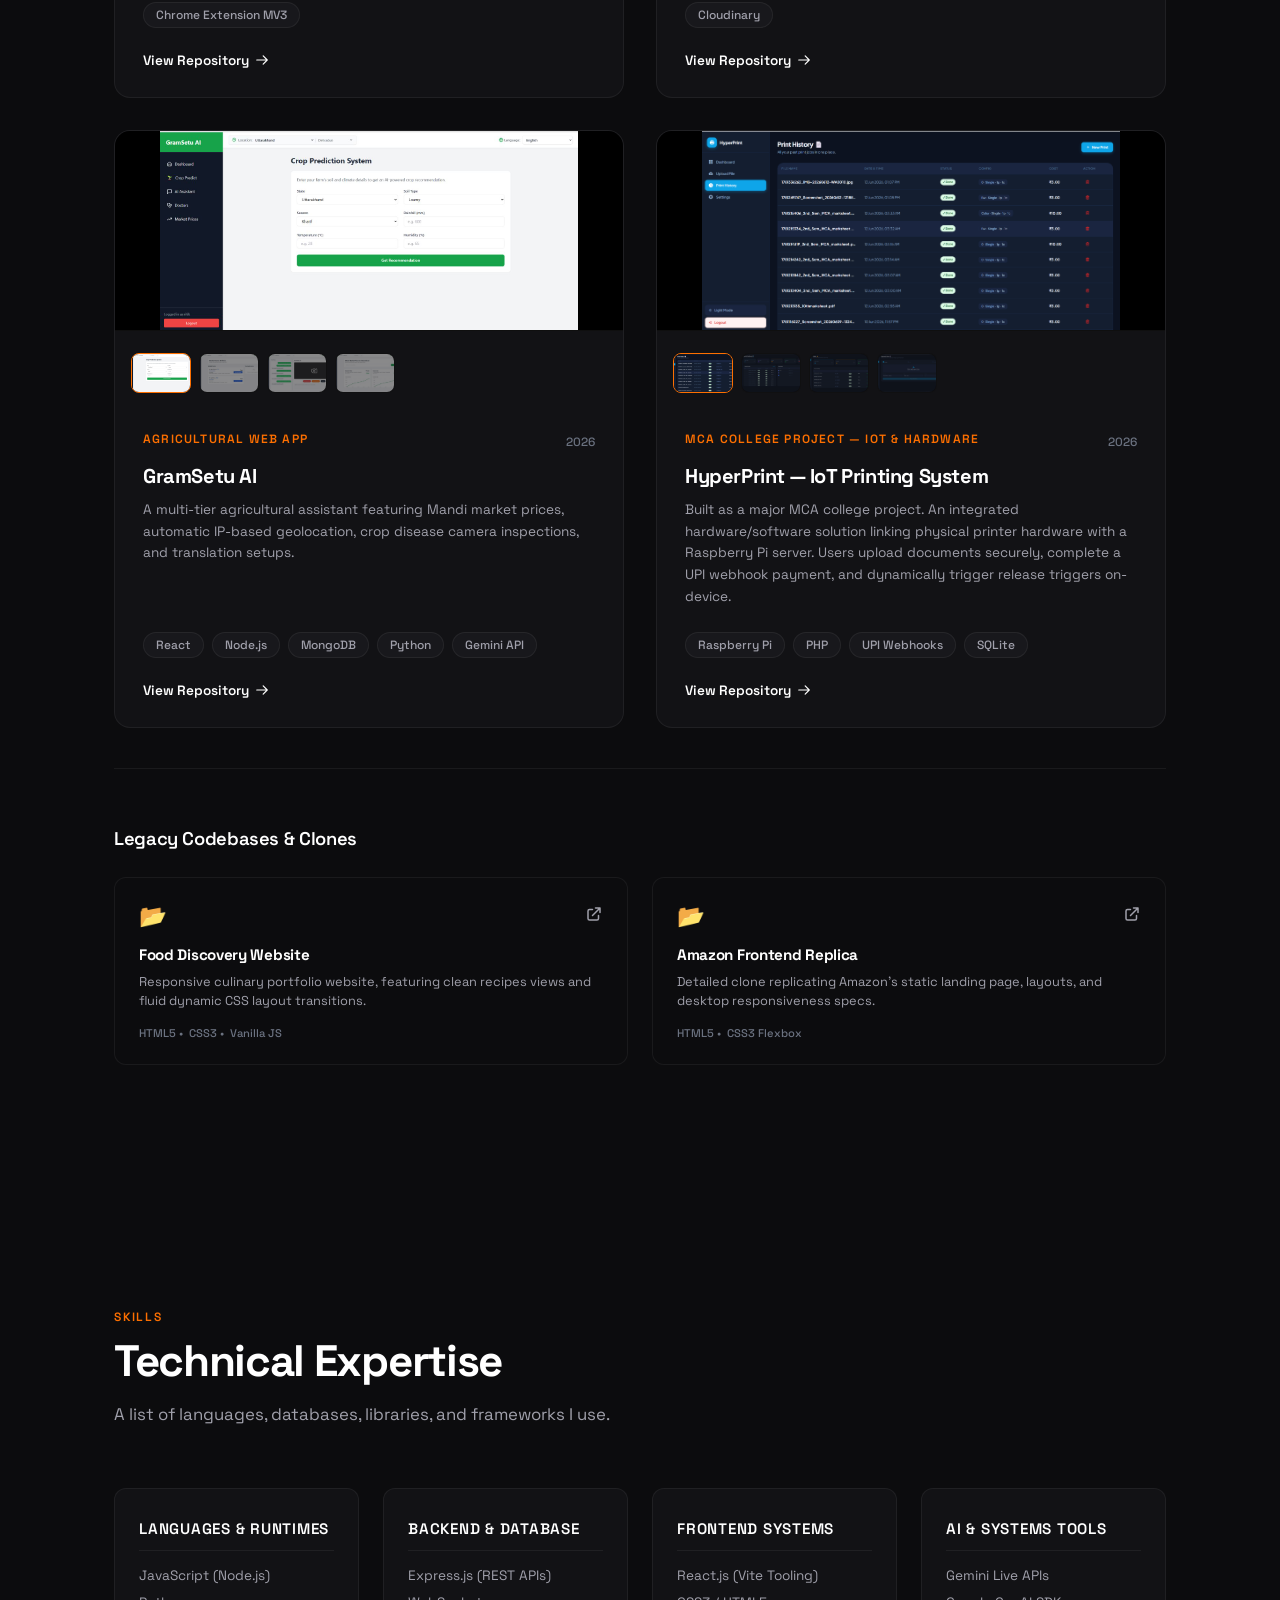
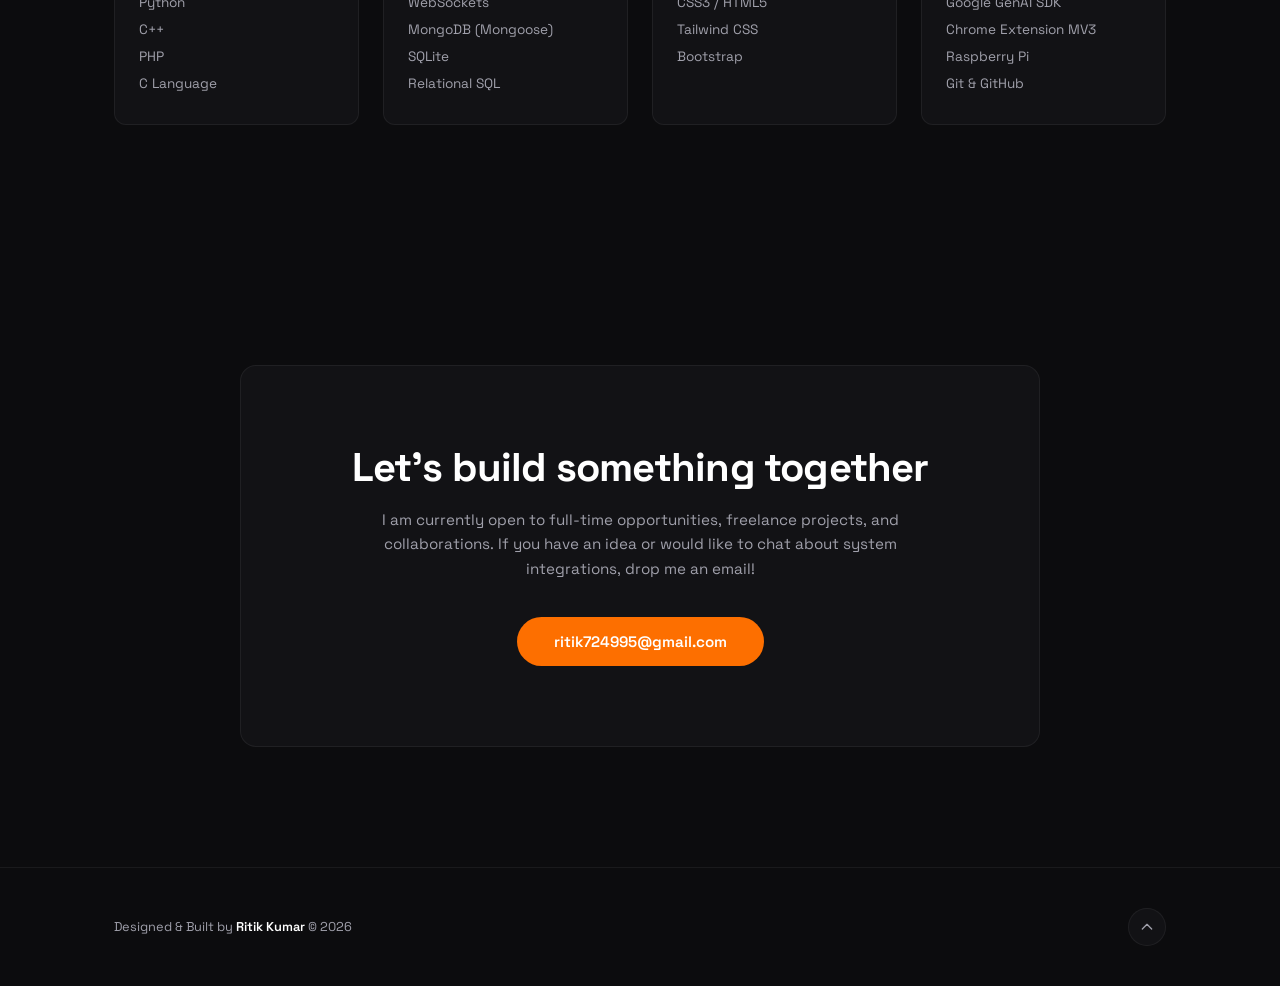
==== commit 87e39dff: "updated or made correction in about section" ====
--- a/index.html
+++ b/index.html
@@ -151,9 +151,9 @@
 
             When I'm not coding, you'll usually find me experimenting with new frameworks, contributing to personal projects, or learning about the latest trends in web development and artificial intelligence.
           </p>
-          <p class="about-paragraph">
+          <!-- <p class="about-paragraph">
             Currently, I am working with the Google GenAI SDK, WebSockets, and real-time streaming architectures to create natural voice interfaces and autonomous browser automation solutions.
-          </p>
+          </p> -->
 
           <div class="about-action-row">
             <a href="resume.pdf" target="_blank" rel="noopener noreferrer" class="btn-hero-orange sm-btn">Download Resume</a>
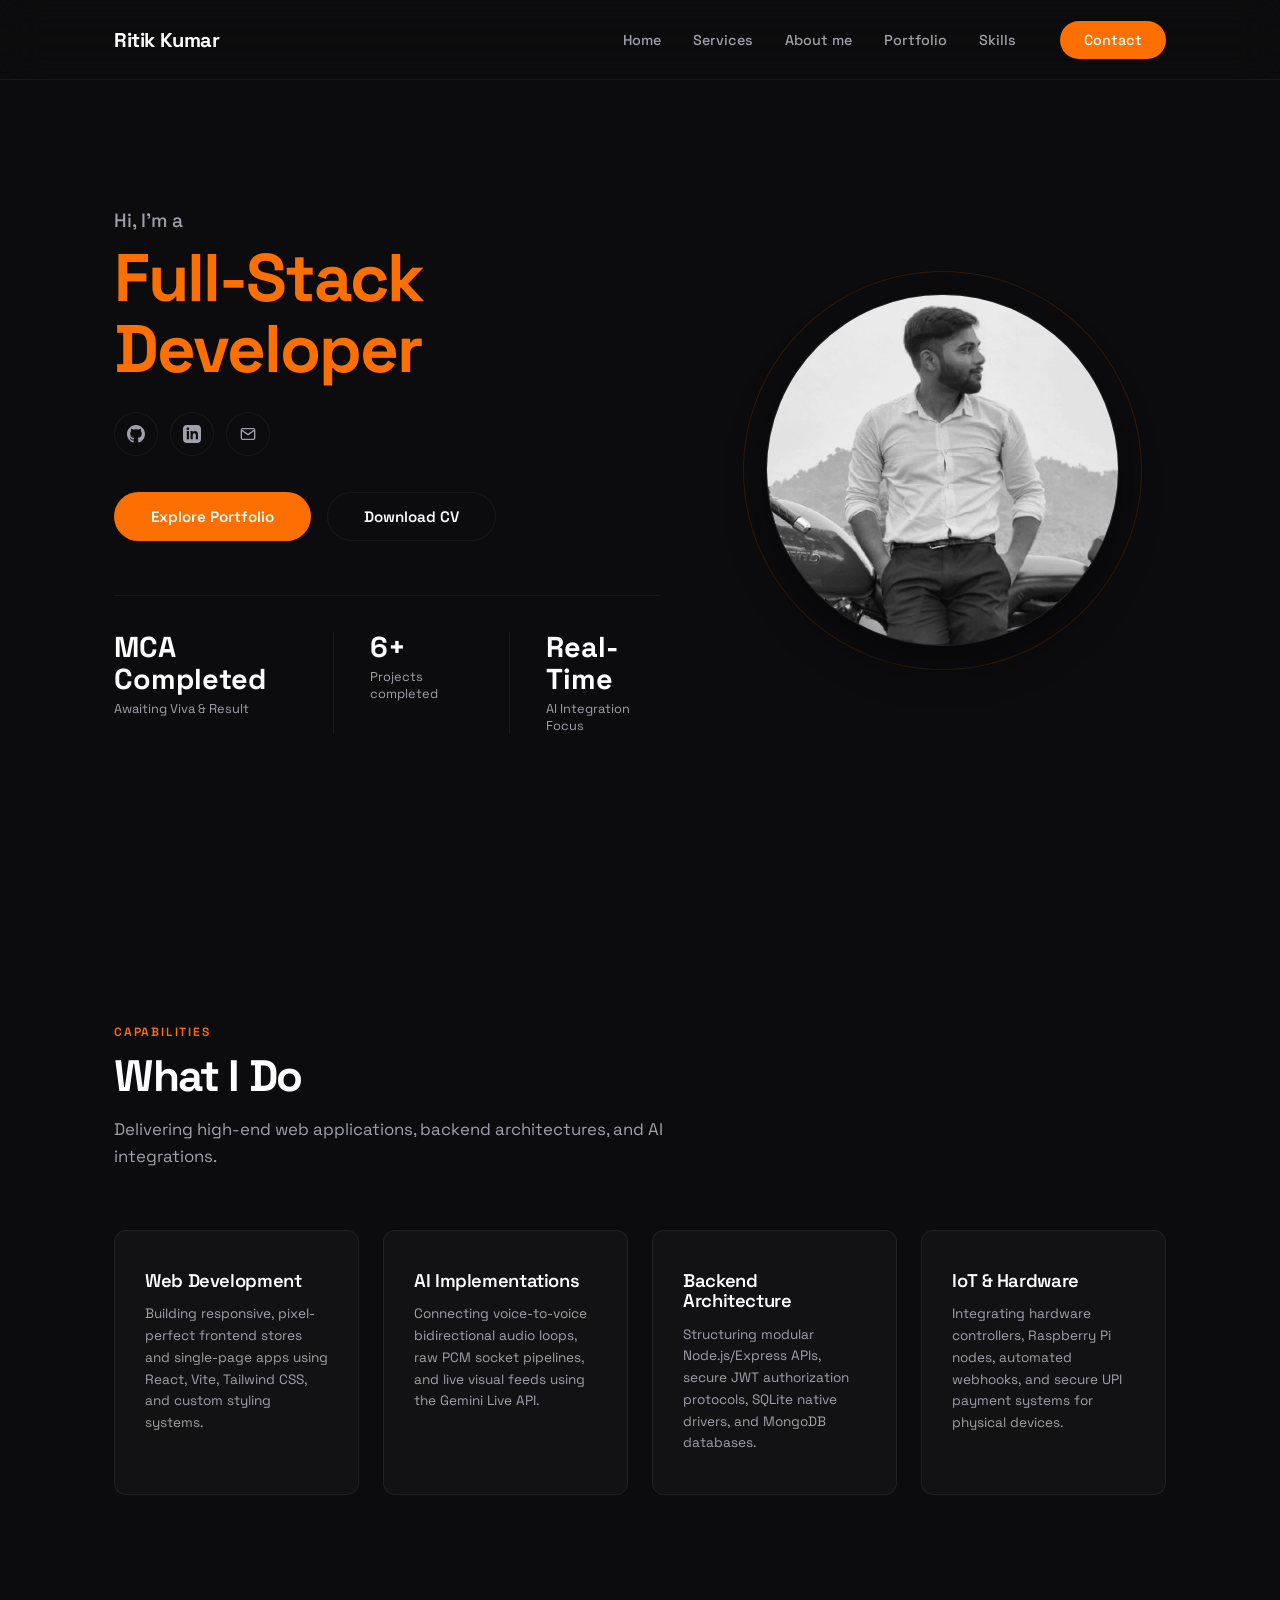
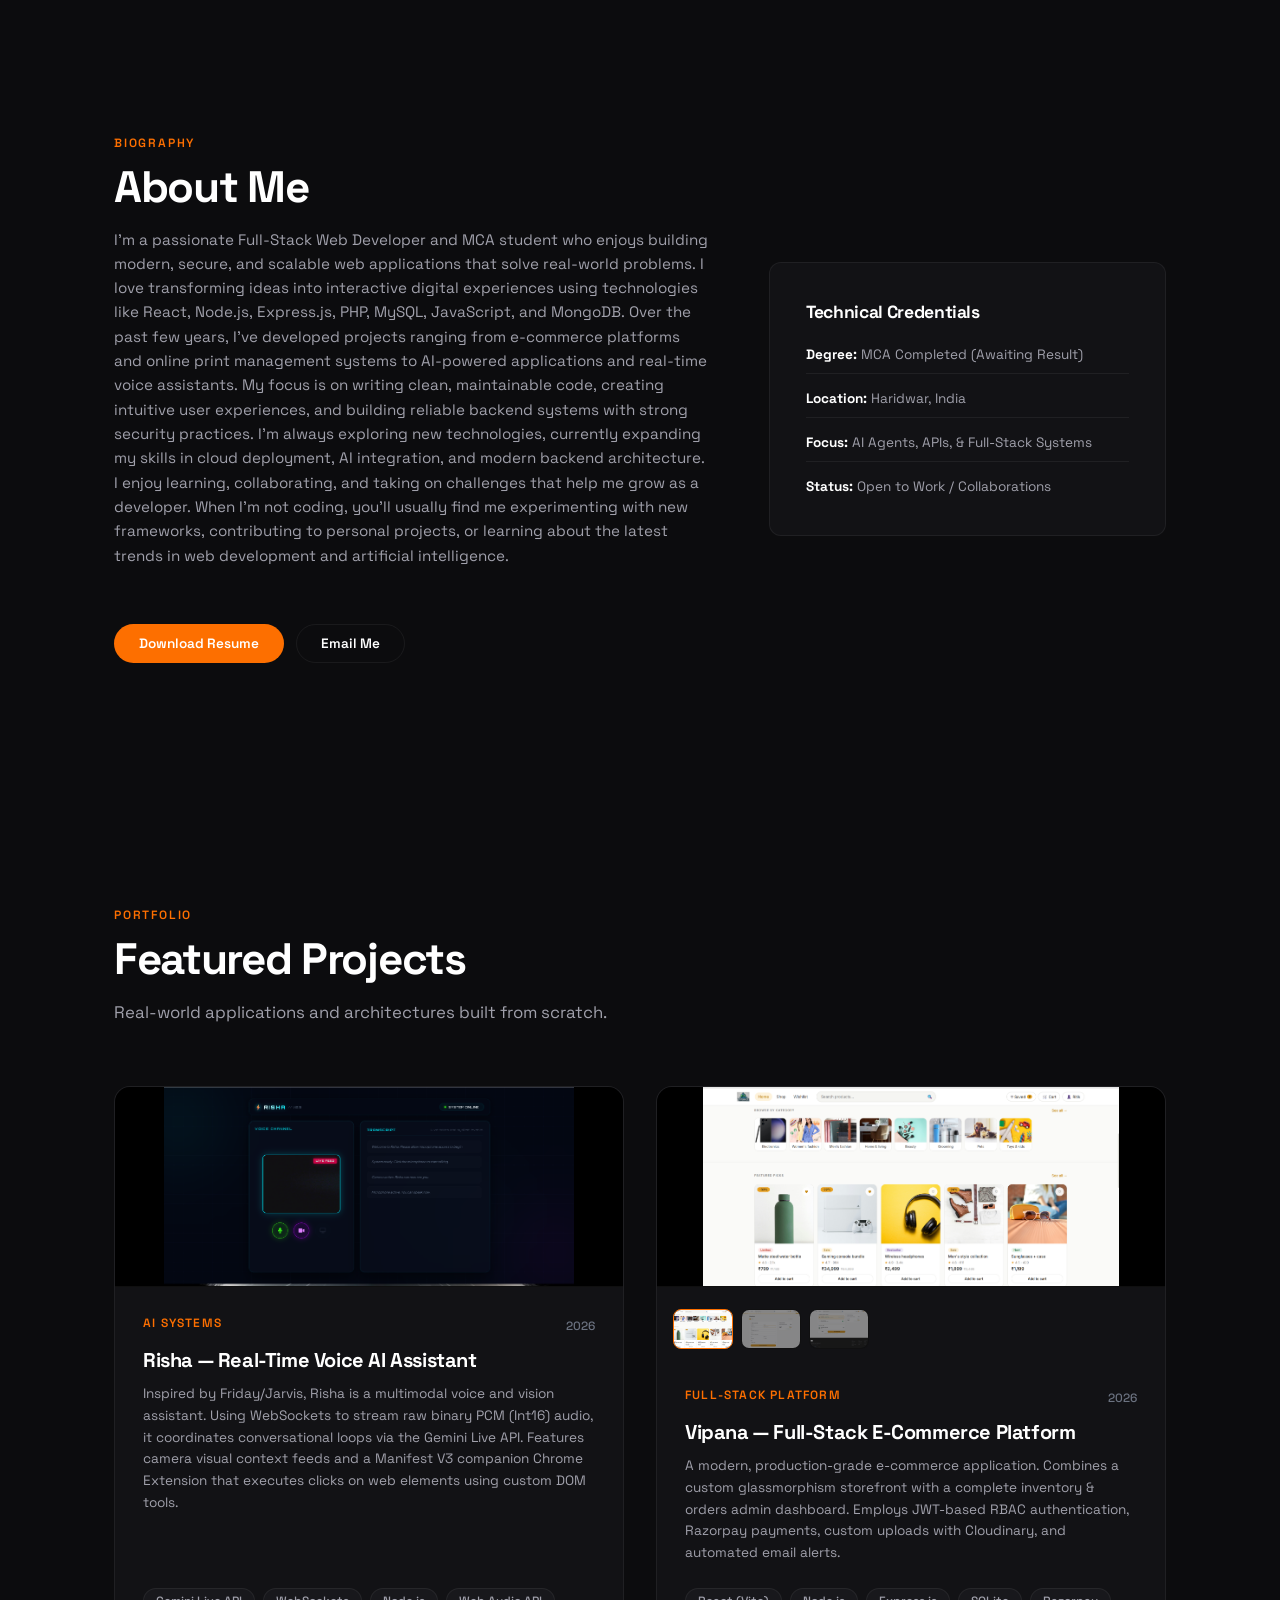
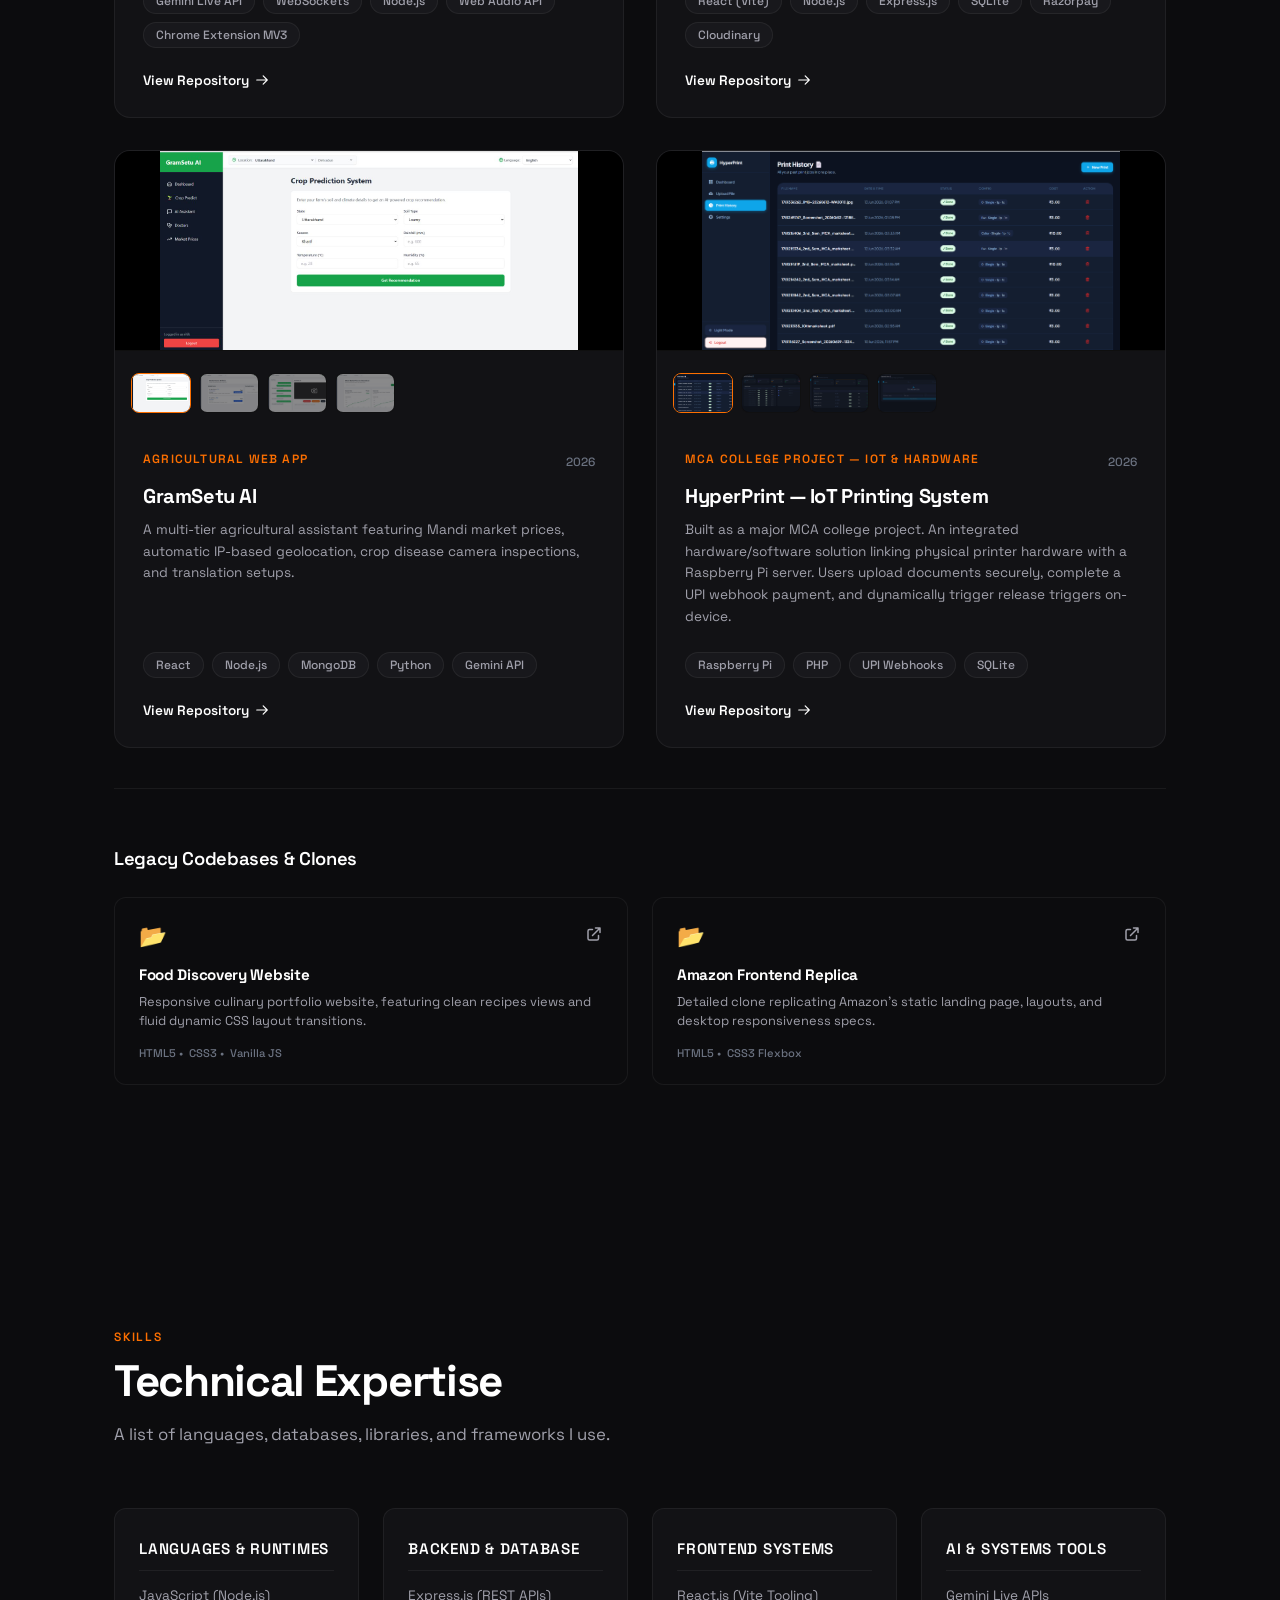
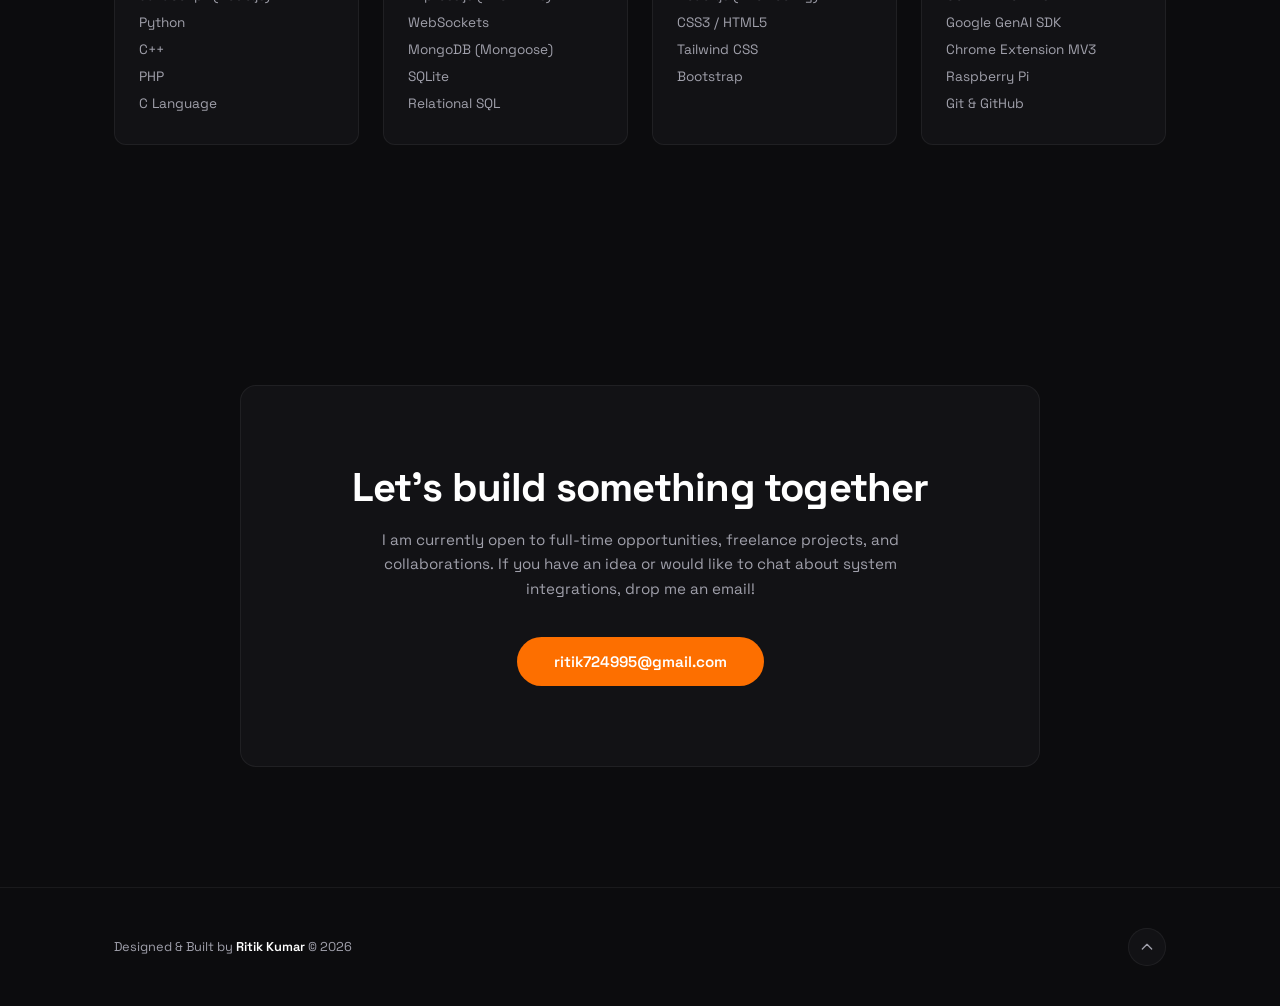
==== commit 2a6365bd: "change in about section" ====
--- a/index.html
+++ b/index.html
@@ -151,9 +151,9 @@
 
             When I'm not coding, you'll usually find me experimenting with new frameworks, contributing to personal projects, or learning about the latest trends in web development and artificial intelligence.
           </p>
-          <!-- <p class="about-paragraph">
-            Currently, I am working with the Google GenAI SDK, WebSockets, and real-time streaming architectures to create natural voice interfaces and autonomous browser automation solutions.
-          </p> -->
+          <p class="about-paragraph">
+            <!-- Currently, I am working with the Google GenAI SDK, WebSockets, and real-time streaming architectures to create natural voice interfaces and autonomous browser automation solutions. -->
+          </p>
 
           <div class="about-action-row">
             <a href="resume.pdf" target="_blank" rel="noopener noreferrer" class="btn-hero-orange sm-btn">Download Resume</a>
